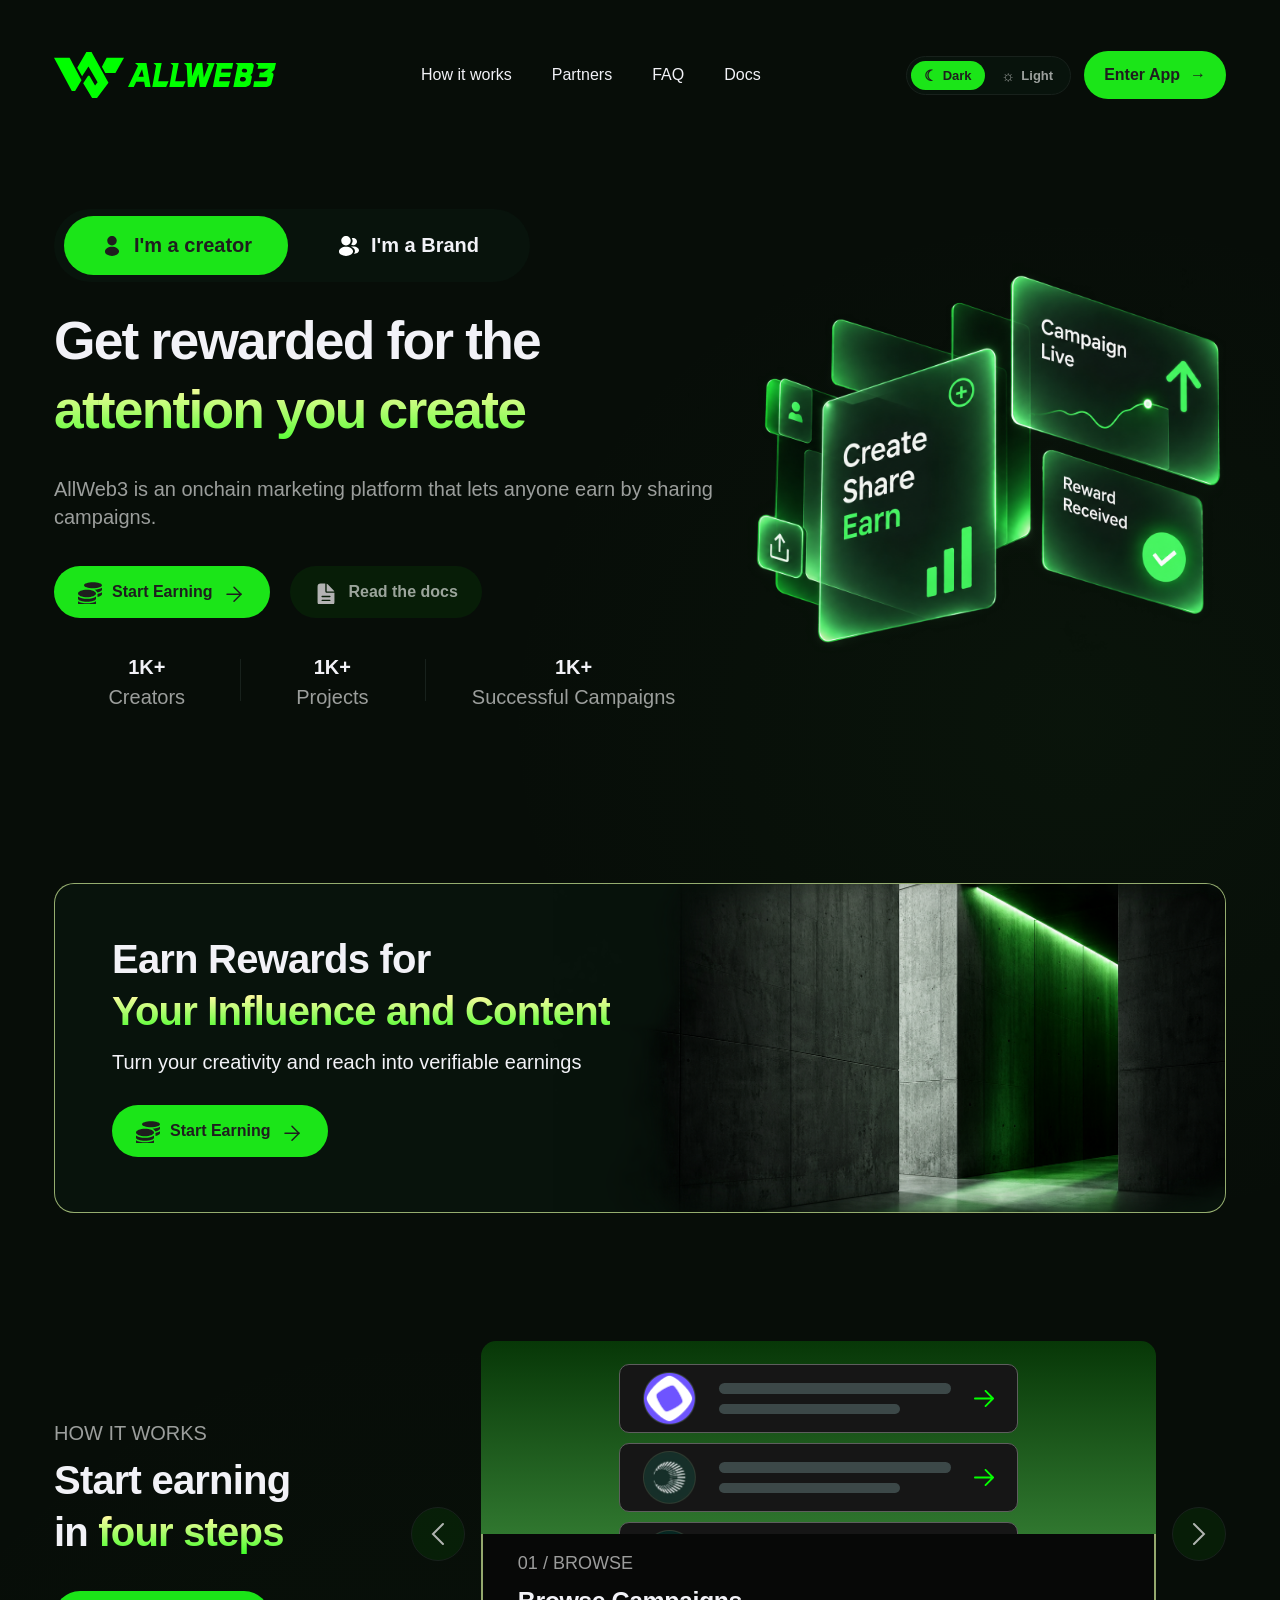
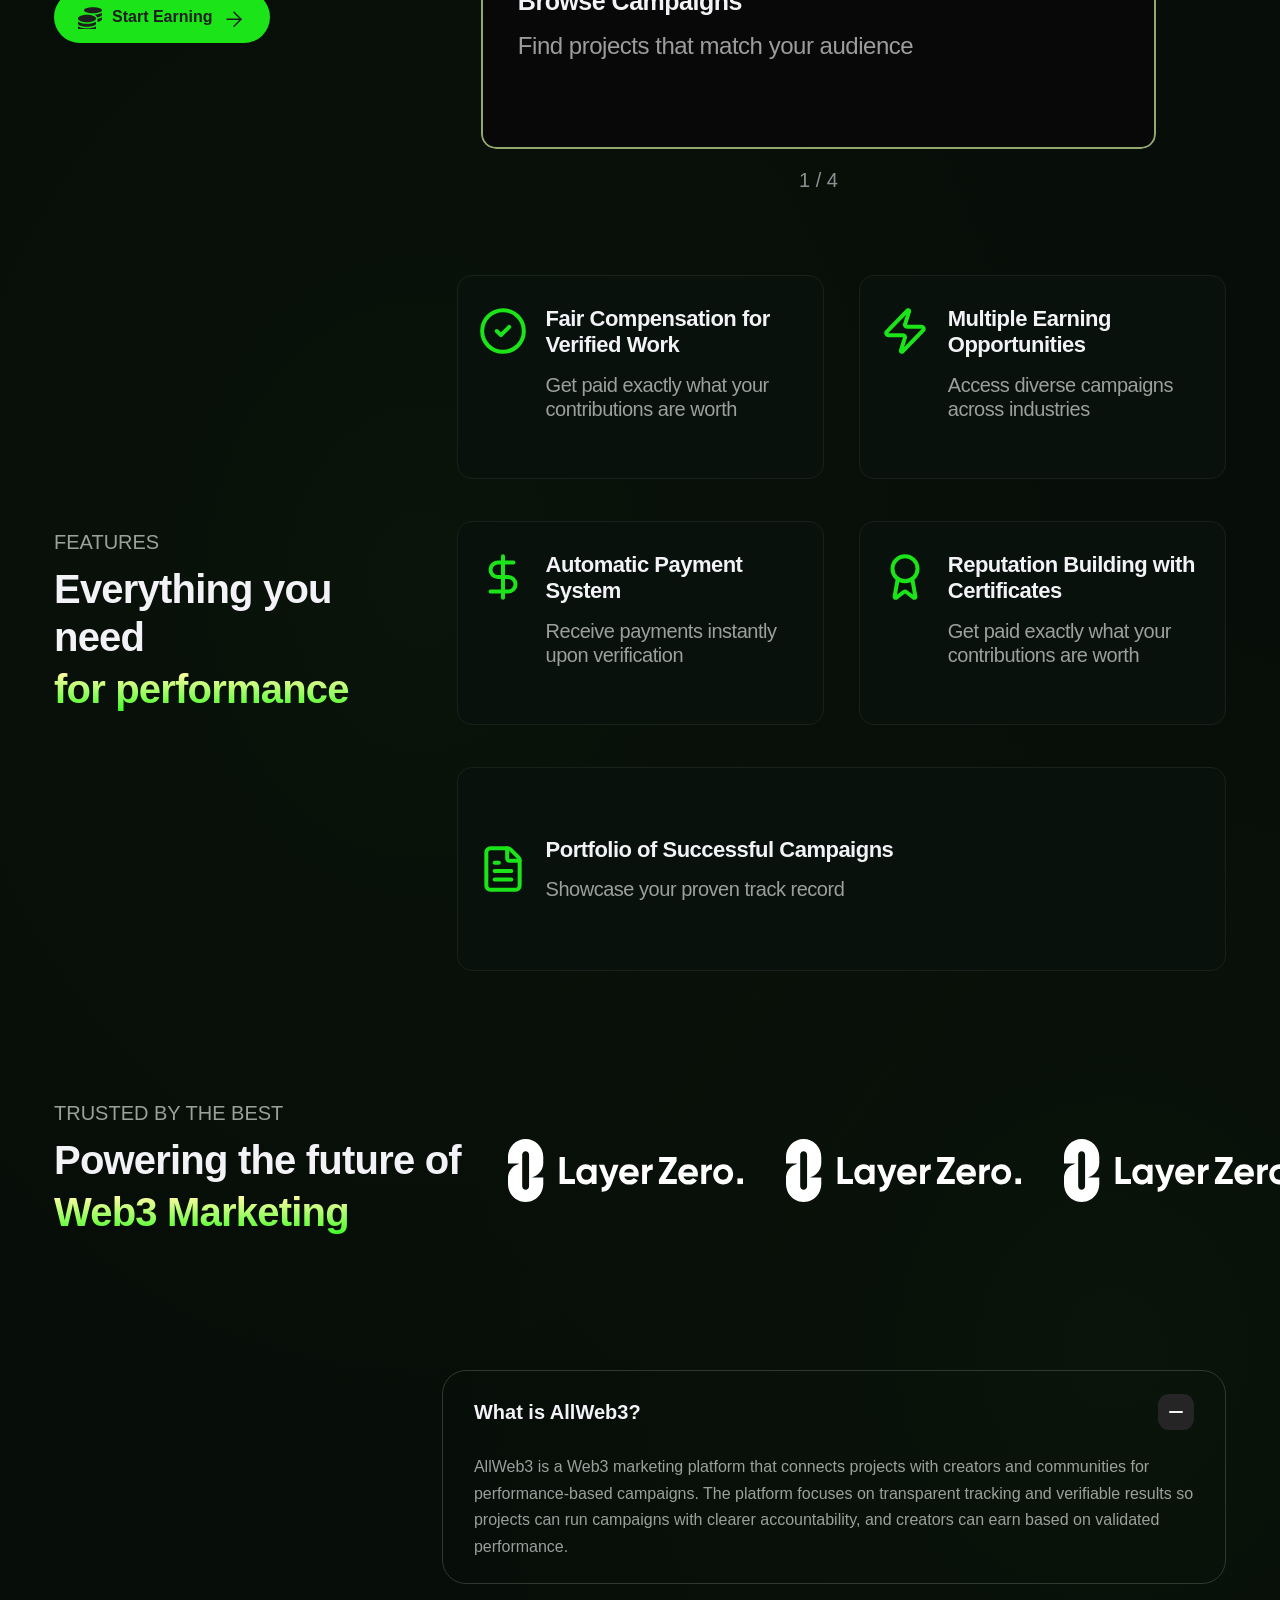
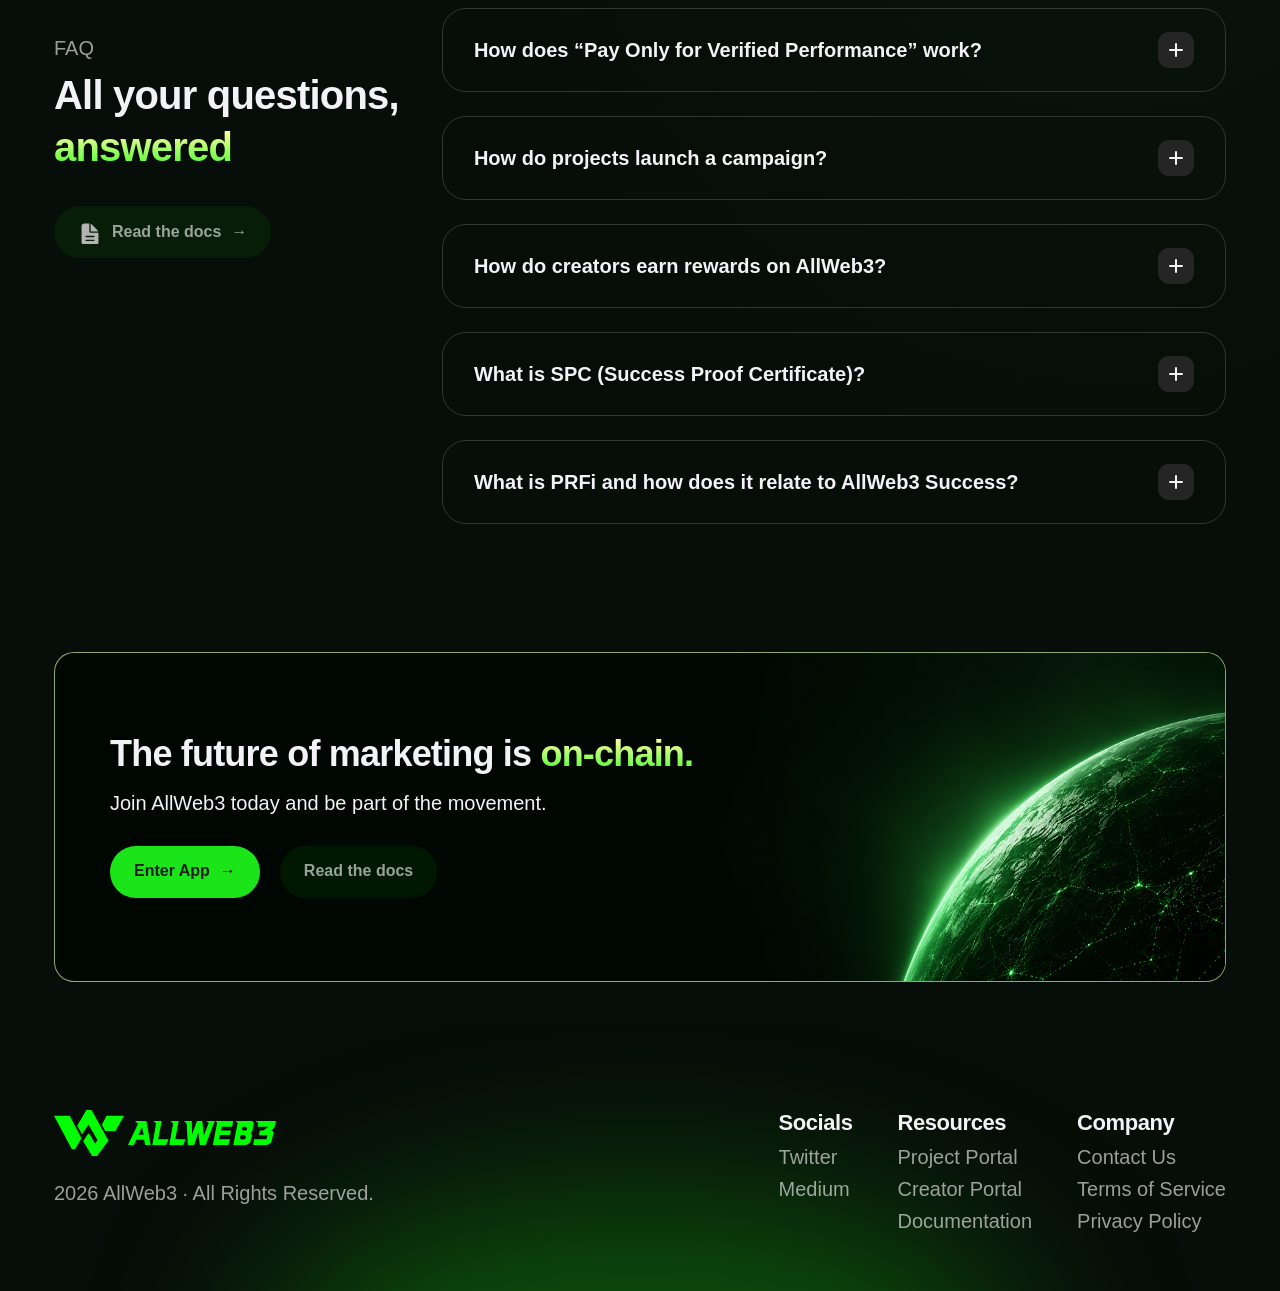
==== index.html @ a2f9f6bc "Initial" ====
<!doctype html>
<html lang="en" data-theme="dark">
<head>
  <meta charset="utf-8">
  <meta name="viewport" content="width=device-width, initial-scale=1">
  <meta name="description" content="AllWeb3 connects creators and brands through transparent, performance-based onchain marketing.">
  <meta name="theme-color" content="#070d08">
  <title>AllWeb3 — The future of marketing is on-chain</title>
  <link rel="icon" href="assets/5b06e.svg" type="image/svg+xml">
  <link rel="stylesheet" href="styles.css?v=6">
  <script src="assets.js" defer></script>
  <script src="app.js" defer></script>
</head>
<body>
  <a class="skip-link" href="#main">Skip to content</a>
  <header class="site-header">
    <div class="header-shell">
      <div class="header">
        <a class="logo" href="#" aria-label="AllWeb3 home"><img class="logo-mark" data-asset="logoMark" src="assets/5b06e.svg" alt=""><img class="logo-word" data-asset="logoWord" src="assets/1ed05.svg" alt="AllWeb3"></a>
        <nav aria-label="Main navigation"><a href="#how-it-works">How it works</a><a href="#partners">Partners</a><a href="#faq">FAQ</a><a href="#" data-destination="docs">Docs</a></nav>
        <div class="header-actions"><div class="theme-switch" role="group" aria-label="Color theme"><button type="button" class="theme-option" data-theme-choice="dark" aria-pressed="true"><span class="theme-option-icon" aria-hidden="true">☾</span><span class="theme-option-label">Dark</span></button><button type="button" class="theme-option" data-theme-choice="light" aria-pressed="false"><span class="theme-option-icon" aria-hidden="true">☼</span><span class="theme-option-label">Light</span></button></div><a class="button primary enter-app" href="#" data-destination="app">Enter App <span aria-hidden="true">→</span></a><button class="menu-toggle" type="button" aria-label="Open navigation" aria-expanded="false"><span></span><span></span></button></div>
      </div>
    </div>
  </header>
  <div class="page">
    <main id="main">
      <section class="hero" aria-labelledby="hero-title">
        <div class="hero-copy">
          <div class="role-switch" role="group" aria-label="Choose your role">
            <button type="button" data-role="creator" aria-pressed="true"><img data-asset="creatorIcon" src="assets/9b8eb.svg" alt="">I'm a creator</button>
            <button type="button" data-role="brand" aria-pressed="false"><img data-asset="brandIcon" src="assets/ec506.svg" alt="">I'm a Brand</button>
          </div>
          <h1 id="hero-title"><span data-copy="heroTitle">Get rewarded for the</span><span class="gradient" data-copy="heroAccent">attention you create</span></h1>
          <p class="hero-description" data-copy="heroDescription">AllWeb3 is an onchain marketing platform that lets anyone earn by sharing campaigns.</p>
          <div class="button-row hero-buttons"><a class="button primary role-cta" href="#" data-destination="role"><img data-asset="ctaIcon" src="assets/7d468.svg" alt=""><span data-copy="cta">Start Earning</span><img data-asset="ctaArrow" src="assets/c43cd.svg" alt=""></a><a class="button secondary" href="#" data-destination="docs"><img data-asset="docIcon" src="assets/22641.svg" alt="">Read the docs</a></div>
          <dl class="stats"><div><dt>Creators</dt><dd>1K+</dd></div><div><dt>Projects</dt><dd>1K+</dd></div><div><dt>Successful Campaigns</dt><dd>1K+</dd></div></dl>
        </div>
        <div class="hero-art"><img id="hero-image" src="assets/7d650.png" alt="Green glass panels showing Create, Share, Earn and campaign rewards" fetchpriority="high"></div>
      </section>

      <section class="banner rewards-banner" aria-labelledby="rewards-title">
        <div class="banner-art"><img data-asset="banner" src="assets/f4a04.png" alt="" loading="eager"></div>
        <div class="banner-copy"><h2 id="rewards-title"><span data-copy="bannerTitle">Earn Rewards for</span><br><span class="gradient" data-copy="bannerAccent">Your Influence and Content</span></h2><p data-copy="bannerDescription">Turn your creativity and reach into verifiable earnings</p><a class="button primary role-cta" href="#" data-destination="role"><img data-asset="ctaIcon" src="assets/7d468.svg" alt=""><span data-copy="cta">Start Earning</span><img data-asset="ctaArrow" src="assets/c43cd.svg" alt=""></a></div>
      </section>

      <section id="how-it-works" class="how-section section-grid" aria-labelledby="how-title">
        <div class="section-heading"><p class="eyebrow">HOW IT WORKS</p><h2 id="how-title"><span data-copy="howTitle">Start earning</span><br>in <span class="gradient">four steps</span></h2><a class="button primary role-cta" href="#" data-destination="role"><img data-asset="ctaIcon" src="assets/7d468.svg" alt=""><span data-copy="cta">Start Earning</span><img data-asset="ctaArrow" src="assets/c43cd.svg" alt=""></a></div>
        <div class="carousel" role="region" aria-roledescription="carousel" aria-label="How it works in four steps">
          <button class="carousel-arrow previous" aria-label="Previous step"><img data-asset="chevronLeft" src="assets/3aaa1.svg" alt=""></button>
          <div class="slide" aria-live="polite" aria-atomic="true">
            <div class="step-art" aria-hidden="true"><div class="campaign-list">
              <div class="campaign-row"><img data-asset="campaign1" src="assets/44e09.png" alt=""><span class="skeleton-lines"><i></i><i></i></span><img class="row-arrow" data-asset="rowArrow" src="assets/0d767.svg" alt=""></div>
              <div class="campaign-row"><img data-asset="campaign2" src="assets/646af.png" alt=""><span class="skeleton-lines"><i></i><i></i></span><img class="row-arrow" data-asset="rowArrow" src="assets/0d767.svg" alt=""></div>
              <div class="campaign-row"><img data-asset="campaign3" src="assets/2d278.png" alt=""><span class="skeleton-lines"><i></i><i></i></span><img class="row-arrow" data-asset="rowArrow" src="assets/0d767.svg" alt=""></div>
            </div><div class="step-symbol" hidden><img id="step-symbol-image" src="assets/6e8b7.svg" alt=""></div></div>
            <div class="step-copy"><p id="step-label" class="eyebrow">01 / BROWSE</p><h3 id="step-title">Browse Campaigns</h3><p id="step-description">Find projects that match your audience</p></div>
          </div>
          <button class="carousel-arrow next" aria-label="Next step"><img data-asset="chevronRight" src="assets/4600e.svg" alt=""></button>
          <p class="step-count"><span id="step-number">1</span> / 4</p>
        </div>
      </section>

      <section class="features-section section-grid" aria-labelledby="features-title"><div class="section-heading"><p class="eyebrow">FEATURES</p><h2 id="features-title">Everything you need<br><span class="gradient">for performance</span></h2></div><div class="features-grid" id="features-grid"></div></section>

      <section id="partners" class="partners-section" aria-labelledby="partners-title"><div class="section-heading"><p class="eyebrow">TRUSTED BY THE BEST</p><h2 id="partners-title">Powering the future of<br><span class="gradient">Web3 Marketing</span></h2></div><div class="partner-window"><div class="partner-logos"><img data-asset="partner" src="assets/d6839.svg" alt="LayerZero" loading="lazy"><img data-asset="partner" src="assets/d6839.svg" alt="" loading="lazy"><img data-asset="partner" src="assets/d6839.svg" alt="" loading="lazy"><img data-asset="partner" src="assets/d6839.svg" alt="" loading="eager"></div></div></section>

      <section id="faq" class="faq-section section-grid" aria-labelledby="faq-title"><div class="section-heading"><p class="eyebrow">FAQ</p><h2 id="faq-title">All your questions,<br><span class="gradient">answered</span></h2><a class="button secondary" href="#" data-destination="docs"><img data-asset="docIcon" src="assets/22641.svg" alt="">Read the docs <span aria-hidden="true">→</span></a></div><div class="faq-list">
        <details open><summary>What is AllWeb3?<span class="faq-icon" aria-hidden="true"></span></summary><p>AllWeb3 is a Web3 marketing platform that connects projects with creators and communities for performance-based campaigns. The platform focuses on transparent tracking and verifiable results so projects can run campaigns with clearer accountability, and creators can earn based on validated performance.</p></details>
        <details><summary>How does “Pay Only for Verified Performance” work?<span class="faq-icon" aria-hidden="true"></span></summary><p>Campaign results are verified onchain, and engagement is evaluated with AI scoring. Brands pay for validated performance, with transparent tracking of campaign results.</p></details>
        <details><summary>How do projects launch a campaign?<span class="faq-icon" aria-hidden="true"></span></summary><p>Choose “I'm a Brand” and select “Launch Campaign” to get started. Set your campaign goals, define the rewards, and connect with creators who match your project.</p></details>
        <details><summary>How do creators earn rewards on AllWeb3?<span class="faq-icon" aria-hidden="true"></span></summary><p>Browse campaigns that match your audience, create and share content, and earn rewards based on verified contributions.</p></details>
        <details><summary>What is SPC (Success Proof Certificate)?<span class="faq-icon" aria-hidden="true"></span></summary><p>An SPC is a Success Proof Certificate. It represents verified results and helps creators build a record of their campaign performance.</p></details>
        <details><summary>What is PRFi and how does it relate to AllWeb3 Success?<span class="faq-icon" aria-hidden="true"></span></summary><p>Further details about PRFi and AllWeb3 Success will be available in the documentation.</p></details>
      </div></section>

      <section class="banner closing-banner" aria-labelledby="closing-title"><div class="banner-art"><img data-asset="earth" src="assets/5f893.png" alt="" loading="eager"></div><div class="banner-copy"><h2 id="closing-title">The future of marketing is <span class="gradient">on-chain.</span></h2><p>Join AllWeb3 today and be part of the movement.</p><div class="button-row"><a class="button primary" href="#" data-destination="app">Enter App <span aria-hidden="true">→</span></a><a class="button secondary" href="#" data-destination="docs">Read the docs</a></div></div></section>
    </main>
    <footer class="footer"><div class="footer-brand"><a class="logo" href="#" aria-label="AllWeb3 home"><img class="logo-mark" data-asset="logoMark" src="assets/5b06e.svg" alt=""><img class="logo-word" data-asset="logoWord" src="assets/1ed05.svg" alt="AllWeb3"></a><p>2026 AllWeb3 · All Rights Reserved.</p></div><div class="footer-links"><div><h3>Socials</h3><a href="#" data-destination="twitter">Twitter</a><a href="#" data-destination="medium">Medium</a></div><div><h3>Resources</h3><a href="#" data-destination="brand">Project Portal</a><a href="#" data-destination="creator">Creator Portal</a><a href="#" data-destination="docs">Documentation</a></div><div><h3>Company</h3><a href="#" data-destination="contact">Contact Us</a><a href="#" data-destination="terms">Terms of Service</a><a href="#" data-destination="privacy">Privacy Policy</a></div></div></footer>
  </div>
  <dialog id="link-dialog" aria-labelledby="dialog-title"><button class="dialog-close" aria-label="Close dialog">×</button><p class="eyebrow">ALLWEB3</p><h2 id="dialog-title">Coming soon</h2><p id="dialog-description">This destination will be available soon.</p><button class="button primary dialog-dismiss">Got it</button></dialog>
  <noscript><p class="noscript">Please enable JavaScript to switch between Creator and Brand views and change the theme.</p></noscript>
</body>
</html>
---- styles.css ----
@font-face{font-family:Inter;src:url('assets/inter-latin.woff2') format('woff2');font-style:normal;font-weight:100 900;font-display:swap}
:root{color-scheme:dark;--bg:#070d08;--text:#f2f2f7;--muted:rgba(255,255,255,.6);--card:#08110c;--card-border:#18211c;--primary:#1be518;--button-text:#1e1e1e;--secondary:rgba(0,255,0,.065);--soft:#08130c;--accent-start:#fffba1;--accent-end:#00ff00;--outline:rgba(225,255,165,.65);--glow:rgba(49,134,49,.06);--faq-border:#303832;--faq-bg:transparent;--step-bg:#070807;--row:#161616;--row-border:#5e5e5e;--skeleton:#3c4848;--header-glass-bg:rgba(255,255,255,.1)}
:root[data-theme=light]{color-scheme:light;--bg:#ebf7eb;--text:#1a1a1f;--muted:rgba(26,26,31,.6);--card:#f4f7f5;--card-border:#e2ebe5;--primary:#10b928;--button-text:#fff;--secondary:rgba(0,191,0,.1);--soft:rgba(255,255,255,.15);--accent-start:#339732;--accent-end:#00ff00;--outline:#b3db8b;--glow:rgba(61,198,61,.045);--faq-border:rgba(226,235,229,.4);--faq-bg:#f4f7f5;--step-bg:#f4f7f5;--row:#fbfbfb;--row-border:#d1d1d6;--skeleton:#f0f1f2;--header-glass-bg:rgba(255,255,255,.72)}
*{box-sizing:border-box}html{scroll-behavior:smooth;scroll-padding-top:96px}body{margin:0;background:var(--bg);color:var(--text);font-family:Inter,Arial,sans-serif;-webkit-font-smoothing:antialiased}button,a{-webkit-tap-highlight-color:transparent}button{font:inherit;color:inherit;cursor:pointer}a{color:inherit;text-decoration:none}button,img{display:block}button{border:0}button:focus-visible,a:focus-visible,summary:focus-visible{outline:2px solid var(--primary);outline-offset:6px}h1,h2,h3,p,dl,dd{margin:0}button:disabled{cursor:default}.site-header{position:sticky;top:0;z-index:50;width:100%;transition:background .15s ease,padding .15s ease,backdrop-filter .15s ease,border-radius .15s ease}.site-header.is-scrolled{background:var(--header-glass-bg);backdrop-filter:blur(8px);-webkit-backdrop-filter:blur(8px);border-radius:0 0 24px 24px}.header-shell{max-width:1440px;margin:0 auto;padding:51px 54px 0;transition:padding .15s ease}.site-header.is-scrolled .header-shell{padding-top:16px;padding-bottom:16px}.page{max-width:1440px;margin:0 auto;padding:0 54px 58px;position:relative;background:radial-gradient(ellipse 45% 12% at 84% 12%,var(--glow),transparent),radial-gradient(ellipse 52% 20% at 33% 46%,var(--glow),transparent),radial-gradient(ellipse 52% 18% at 87% 64%,var(--glow),transparent)}.header{height:48px;display:flex;align-items:center;justify-content:space-between;gap:30px;position:relative}.logo{display:flex;align-items:center;gap:3.5px;flex:none;width:222px;height:46px}.logo-mark{width:70px;height:46px}.logo-word{width:148.5px;height:24.3px}.header nav{display:flex;align-items:center;gap:40px;font-size:16px;line-height:1.4}.header nav a:hover,.footer a:hover{color:var(--primary)}.header-actions{display:flex;align-items:center;gap:13px}.button{display:inline-flex;align-items:center;justify-content:center;gap:10px;padding:12px 24px;min-height:52px;border-radius:32px;font-size:16px;font-weight:600;line-height:1.4;white-space:nowrap;transition:background .2s,transform .2s}.button:hover{transform:translateY(-2px)}.button img{width:24px;height:24px;object-fit:contain;flex:none}.primary{background:var(--primary);color:var(--button-text)}.primary:hover{filter:brightness(1.08)}.secondary{background:var(--secondary);color:var(--muted)}.enter-app{min-height:48px;padding:12px 20px}.theme-switch{display:flex;align-items:center;gap:4px;padding:4px;background:var(--soft);border:1px solid var(--card-border);border-radius:999px;flex:none}.theme-option{display:inline-flex;align-items:center;justify-content:center;gap:6px;padding:6px 12px;border:1px solid transparent;border-radius:999px;background:transparent;color:var(--muted);font-size:13px;font-weight:600;line-height:1;white-space:nowrap;transition:background .2s,color .2s,border-color .2s,box-shadow .2s}.theme-option-icon{font-size:15px;line-height:1}.theme-option:hover:not([aria-pressed=true]){color:var(--text);background:var(--secondary)}.theme-option[aria-pressed=true]{background:var(--primary);color:var(--button-text);box-shadow:0 0 0 1px rgba(0,0,0,.06)}[data-theme=light] .theme-option[aria-pressed=true]{background:var(--primary);color:#fff;border-color:transparent}.menu-toggle{display:none}.hero{position:relative;margin-top:110px;min-height:519px}.hero-copy{position:relative;z-index:1;width:58%}.role-switch{display:flex;width:476px;max-width:100%;padding:7px 10px;gap:8px;background:var(--soft);border-radius:60px;height:73px}.role-switch button{flex:1;display:flex;align-items:center;justify-content:center;gap:10px;border:1px solid transparent;background:transparent;border-radius:32px;font-size:20px;font-weight:600;white-space:nowrap;padding:8px}.role-switch img{width:24px;height:24px}.role-switch [aria-pressed=true]{background:var(--primary);color:#1e1e1e}[data-theme=light] .role-switch [aria-pressed=true]{background:transparent;border-color:#84de8a;color:#1a1a1f}h1{font-size:60px;line-height:1.2;letter-spacing:-1.8px;margin-top:27px;font-weight:700}h1>span{display:block}.gradient{background:linear-gradient(180deg,var(--accent-start) 14.22%,var(--accent-end) 129.02%);color:transparent;background-clip:text;-webkit-background-clip:text}h1 .gradient{line-height:1.4;font-weight:600}.hero-description{font-size:20px;line-height:1.4;color:var(--muted);margin-top:27px;max-width:769px;min-height:56px}.button-row{display:flex;align-items:center;gap:20px;flex-wrap:wrap}.hero-buttons{margin-top:35px}.stats{display:grid;grid-template-columns:1fr 1fr 1.6fr;width:670px;max-width:100%;margin-top:35px;align-items:center}.stats>div{display:flex;flex-direction:column-reverse;text-align:center;gap:2px;position:relative}.stats>div+div:before{content:'';position:absolute;left:0;top:6px;height:42px;width:1px;background:var(--card-border)}.stats dt,.stats dd{font-size:20px;line-height:1.4}.stats dt{color:var(--muted)}.stats dd{font-weight:600}.hero-art{position:absolute;right:0;top:54px;width:46.5%;height:auto;aspect-ratio:var(--hero-ratio,619 / 457);overflow:hidden;pointer-events:none}.hero-art img{width:var(--hero-image-width,110.8%);height:100%;max-width:none;object-fit:fill}.banner{position:relative;min-height:330px;border:1px solid var(--outline);border-radius:20px;overflow:hidden;isolation:isolate}.rewards-banner{margin-top:155px;background:#08130c}.banner-copy{position:relative;z-index:1;padding:51px 57px;max-width:780px}h2{font-size:40px;line-height:1.2;letter-spacing:-.8px;font-weight:700}h2 .gradient{line-height:1.4}.banner-copy>p{font-size:20px;line-height:1.2;margin-top:11px;color:var(--text)}.banner-copy>.button{margin-top:31px}.banner-art{position:absolute;right:0;top:0;width:57.4%;height:100%;overflow:hidden;z-index:0}.banner-art img{width:111.79%;height:129.88%;position:absolute;left:-4.14%;top:-11.59%;object-fit:fill;max-width:none}[data-theme=light] .rewards-banner{background:#fefffe}[data-theme=light] .rewards-banner .banner-art img{width:100%;height:100%;left:0;top:0}.section-grid{display:grid;grid-template-columns:396px minmax(0,1fr);gap:62px;align-items:center}.section-heading .eyebrow{margin-bottom:11px}.eyebrow{font-size:20px;line-height:1.2;color:var(--muted);font-weight:400}.section-heading>.button{margin-top:31px}.how-section{margin-top:128px;grid-template-columns:344px minmax(0,1fr)}.how-section .section-heading{align-self:start;padding-top:80px}.carousel{position:relative;padding:0 104px 0 90px;min-width:0}.slide{height:408px;display:flex;flex-direction:column;border-radius:15px;background:var(--step-bg);overflow:hidden}.step-art{height:193px;flex-shrink:0;background:linear-gradient(#073707,#30772f);overflow:hidden;position:relative}[data-theme=light] .step-art{background:#cef0ce}.campaign-list{width:59%;margin:23px auto 0;display:flex;flex-direction:column;gap:10px}.campaign-row{display:flex;align-items:center;gap:23px;height:69px;padding:6px 23px;background:var(--row);border:1px solid var(--row-border);border-radius:10px;flex-shrink:0}.campaign-row>img{width:53px;height:53px;object-fit:contain}.campaign-row .row-arrow{width:20px;height:20px;margin-left:auto}.skeleton-lines{display:flex;flex-direction:column;gap:10px;flex:1}.skeleton-lines i{height:11px;background:var(--skeleton);border-radius:20px;display:block}.skeleton-lines i:last-child{width:78%;height:10px}.step-copy{padding:19px 35px;flex:1;border:2px solid var(--outline);border-top:0;border-radius:0 0 15px 15px}.step-copy .eyebrow{font-size:18px}.step-copy h3{font-size:25px;line-height:1.2;letter-spacing:-.5px;margin-top:11px}.step-copy>p:last-child{font-size:24px;line-height:1.2;color:var(--muted);letter-spacing:-.48px;margin-top:16px}.carousel-arrow{position:absolute;top:166px;width:54px;height:54px;border-radius:50%;display:grid;place-items:center;background:var(--secondary);border:1px solid var(--card-border)}.carousel-arrow img{width:40px;height:40px}.carousel-arrow:hover{background:var(--card-border)}.previous{left:0}.next{right:0}.step-count{text-align:center;font-size:20px;color:#8e8e93;line-height:24px;margin-top:19px}.step-symbol{position:absolute;inset:0;place-items:center}.step-symbol:not([hidden]){display:grid}.step-symbol img{width:90px;height:90px;filter:drop-shadow(0 0 22px #3f3)}.features-section{margin-top:83px}.features-grid{display:grid;grid-template-columns:repeat(2,minmax(0,1fr));gap:42px 35px}.feature-card{background:var(--card);border:1px solid var(--card-border);border-radius:15px;min-height:204px;display:flex;align-items:flex-start;gap:23px;padding:38px 25px}.feature-card>img{width:50px;height:50px;flex:none}.feature-card h3{font-size:25px;line-height:1.2;letter-spacing:-.5px;font-weight:700}.feature-card p{font-size:24px;line-height:1.2;letter-spacing:-.48px;color:var(--muted);margin-top:14px}.feature-card:last-child{grid-column:1/-1;align-items:center}.partners-section{margin-top:128px;display:grid;grid-template-columns:498px minmax(0,1fr);gap:16px;align-items:center;min-height:143px}.partner-window{overflow:hidden;margin-right:-54px}.partner-logos{display:flex;gap:43px;width:max-content;align-items:center}.partner-logos img{width:235px;height:64px;object-fit:contain}.faq-section{margin-top:128px;grid-template-columns:396px minmax(0,1fr);gap:45px;min-height:741px}.faq-list{display:flex;flex-direction:column;gap:24px}.faq-list details{border:1px solid var(--faq-border);border-radius:24px;background:var(--faq-bg);padding:23px 31px}.faq-list summary{display:flex;align-items:center;justify-content:space-between;gap:22px;list-style:none;font-size:20px;line-height:1.35;font-weight:600;cursor:pointer;min-height:36px}.faq-list summary::-webkit-details-marker{display:none}.faq-icon{position:relative;display:block;width:36px;height:36px;background:#252525;border-radius:11px;flex:none}.faq-icon:before,.faq-icon:after{content:'';position:absolute;background:#f4f4f4;border-radius:1px;top:17px;left:11px;width:14px;height:2px}.faq-icon:after{transform:rotate(90deg)}details[open] .faq-icon:after{display:none}.faq-list details>p{font-size:16px;line-height:1.66;margin-top:24px;color:var(--muted)}.closing-banner{margin-top:128px;background:#000702}.closing-banner .banner-copy{padding:76px 55px 70px;max-width:900px}.closing-banner h2{white-space:nowrap}.closing-banner .button-row{margin-top:31px}.closing-banner .banner-art{width:43.7%}.closing-banner .banner-art img{width:100%;height:100%;left:0;top:0}[data-theme=light] .closing-banner{background:#dbdedf}.footer{display:flex;justify-content:space-between;gap:50px;margin-top:128px;position:relative}.footer-brand>p{font-size:20px;line-height:1.2;color:var(--muted);margin-top:25px}.footer-links{display:flex;gap:45px}.footer-links>div{display:flex;flex-direction:column;align-items:flex-start;gap:8px}.footer-links h3{font-size:22px;line-height:1.2;letter-spacing:-.44px;font-weight:600;margin-bottom:0}.footer-links a{font-size:20px;line-height:1.2;color:var(--muted)}.skip-link{position:fixed;left:20px;top:-100px;z-index:20;background:var(--primary);color:#111;padding:15px;border-radius:8px}.skip-link:focus{top:20px}dialog{padding:38px;max-width:440px;width:calc(100% - 40px);border:1px solid var(--outline);border-radius:24px;background:var(--bg);color:var(--text)}dialog::backdrop{background:rgba(0,0,0,.65);backdrop-filter:blur(7px)}dialog h2{font-size:30px;margin:12px 0}dialog>p:not(.eyebrow){color:var(--muted);line-height:1.6;margin-bottom:25px}.dialog-close{position:absolute;right:15px;top:10px;background:none;font-size:30px;color:var(--muted)}.noscript{position:fixed;bottom:0;left:0;right:0;padding:20px;background:var(--card)}
@media(min-width:1101px) and (max-width:1399px){.hero-copy{width:57%}h1{font-size:clamp(46px,4.17vw,60px)}.section-grid{grid-template-columns:29.7% minmax(0,1fr);gap:4.65%}.how-section{grid-template-columns:25.8% minmax(0,1fr)}.carousel{padding-left:70px;padding-right:70px}.feature-card{gap:18px;padding:30px 20px}.feature-card h3{font-size:22px}.feature-card p{font-size:20px}.partners-section{grid-template-columns:37.4% minmax(0,1fr)}.faq-section{gap:3.4%}.closing-banner h2{font-size:36px}}
@media(max-width:1100px){.header-shell{padding:30px 30px 0}.site-header.is-scrolled .header-shell{padding-top:14px;padding-bottom:14px}.page{padding:0 30px 45px}.header{gap:20px}.logo{width:180px;height:38px}.logo-mark{width:57px;height:38px}.logo-word{width:120px;height:20px}.header nav{gap:22px;font-size:14px}.header-actions{gap:8px}.enter-app{font-size:14px;padding:10px 16px}.hero{margin-top:80px;min-height:460px}.hero-copy{width:59%}.role-switch{width:400px;height:62px}.role-switch button{font-size:17px}h1{font-size:44px;letter-spacing:-1.3px}.hero-description{font-size:17px;max-width:520px}.hero-art{width:44%;height:auto;top:75px}.stats dt,.stats dd{font-size:16px}.button{font-size:14px;padding:10px 18px;min-height:46px}.button img{width:21px;height:21px}.rewards-banner{margin-top:90px}.banner-copy{padding:44px 35px}.banner{min-height:290px}h2{font-size:32px}.banner-copy>p{font-size:17px;max-width:480px}.section-grid{grid-template-columns:29% minmax(0,1fr);gap:35px}.how-section{margin-top:95px}.carousel{padding:0 55px}.carousel-arrow{width:40px;height:40px;top:157px}.carousel-arrow img{width:30px;height:30px}.slide{height:360px}.step-copy{padding:20px 25px}.step-copy h3{font-size:23px}.step-copy>p:last-child{font-size:19px}.step-art{height:165px}.campaign-list{width:80%}.campaign-row{height:60px;padding:6px 12px;gap:12px}.campaign-row>img{width:44px;height:44px}.features-section{margin-top:90px}.features-grid{gap:24px}.feature-card{min-height:195px;padding:25px 20px;gap:14px}.feature-card>img{width:34px;height:34px}.feature-card h3{font-size:20px}.feature-card p{font-size:18px}.eyebrow{font-size:16px}.partners-section{margin-top:95px;grid-template-columns:37% minmax(0,1fr);gap:25px}.partner-window{margin-right:-30px}.partner-logos{gap:32px}.partner-logos img{width:200px;height:55px}.faq-section{margin-top:95px;gap:32px;min-height:0}.faq-list{gap:18px}.faq-list details{padding:20px 24px}.faq-list summary{font-size:16px;gap:16px}.faq-list details>p{font-size:14px}.closing-banner{margin-top:95px}.closing-banner .banner-copy{padding:55px 35px}.closing-banner h2{font-size:30px;white-space:normal;max-width:640px}.footer{margin-top:95px;gap:25px}.footer-brand>p{font-size:15px}.footer-links{gap:24px}.footer-links h3{font-size:18px}.footer-links a{font-size:16px}}
@media(max-width:760px){.header-shell{padding:24px 22px 0}.site-header.is-scrolled .header-shell{padding-top:12px;padding-bottom:12px}.page{padding:0 22px 32px}.header{height:40px;gap:10px;z-index:5}.logo{width:151px;height:32px;gap:2px}.logo-mark{width:47px;height:32px}.logo-word{width:101px;height:17px}.header nav{display:none;position:absolute;left:0;right:0;top:58px;border:1px solid var(--card-border);border-radius:20px;background:var(--bg);padding:24px;box-shadow:0 20px 40px #0003}.header nav.is-open{display:flex;flex-direction:column;align-items:stretch;gap:20px}.header nav a{padding:4px}.theme-switch{padding:3px;gap:3px}.theme-option{padding:5px 8px;font-size:12px}.theme-option-label{display:none}.theme-option-icon{font-size:16px}.enter-app{min-height:36px;padding:8px 12px;font-size:12px;gap:4px}.menu-toggle{display:flex;flex-direction:column;justify-content:center;gap:5px;width:30px;height:32px;padding:5px;background:transparent}.menu-toggle span{height:1px;width:20px;background:var(--text)}.header-actions{gap:6px}.hero{margin-top:55px;min-height:0;display:flex;flex-direction:column}.hero-copy{width:100%}.role-switch{width:100%;max-width:420px;height:58px;padding:6px;gap:5px}.role-switch button{font-size:16px;gap:8px}.role-switch img{width:21px;height:21px}h1{font-size:clamp(34px,6.5vw,48px);line-height:1.2;letter-spacing:-1.1px;margin-top:28px}.hero-description{font-size:16px;line-height:1.5;margin-top:18px;min-height:0;max-width:100%}.hero-buttons{margin-top:24px;gap:12px}.button{font-size:13px;padding:10px 16px;gap:8px}.button img{width:20px;height:20px}.stats{margin-top:30px;width:100%;grid-template-columns:1fr 1fr 1.5fr}.stats dt{font-size:12px}.stats dd{font-size:17px}.stats>div+div:before{height:32px;top:4px}.hero-art{position:relative;width:100%;max-width:520px;height:auto;aspect-ratio:var(--hero-ratio,619 / 457);top:auto;right:auto;margin:24px auto 0}.hero-art img{height:100%}.banner{min-height:340px;border-radius:17px}.rewards-banner{margin-top:55px}.banner-copy{padding:30px 26px;max-width:100%}h2{font-size:28px;letter-spacing:-.65px}.banner-copy>p{font-size:15px;max-width:310px;line-height:1.45}.banner-copy>.button{margin-top:24px}.banner-art{width:85%;height:70%;top:auto;bottom:0;opacity:.55}.banner-art:after{content:'';position:absolute;inset:0;background:linear-gradient(180deg,var(--bg),transparent 50%)}.rewards-banner .banner-art:after{background:linear-gradient(90deg,#08130c,transparent 65%)}[data-theme=light] .rewards-banner .banner-art:after{background:linear-gradient(90deg,#fefffe,transparent 65%)}.section-grid{grid-template-columns:1fr;gap:32px}.how-section{margin-top:72px}.how-section .section-heading{padding-top:0}.how-section .section-heading h2 br{display:none}.section-heading>.button{margin-top:22px}.carousel{padding:0 39px;max-width:650px;width:100%;margin:auto}.carousel-arrow{width:31px;height:31px;top:144px}.carousel-arrow img{width:24px;height:24px}.slide{height:330px}.step-art{height:155px}.campaign-list{width:85%;margin-top:20px;gap:9px}.campaign-row{height:54px;gap:12px;padding:7px 10px}.campaign-row>img{width:37px;height:37px}.campaign-row .row-arrow{width:17px;height:17px}.skeleton-lines{gap:7px}.skeleton-lines i{height:8px}.skeleton-lines i:last-child{height:7px}.step-copy{padding:20px}.step-copy .eyebrow{font-size:13px}.step-copy h3{font-size:20px;margin-top:9px}.step-copy>p:last-child{font-size:16px;line-height:1.4;margin-top:12px}.step-count{font-size:16px;margin-top:14px}.features-section{margin-top:72px}.features-grid{gap:16px}.feature-card{padding:24px 20px;min-height:190px;flex-direction:column;gap:15px}.feature-card h3{font-size:18px;letter-spacing:-.3px}.feature-card p{font-size:15px;line-height:1.4;letter-spacing:0;margin-top:10px}.feature-card:last-child{flex-direction:row;min-height:135px;gap:20px}.partners-section{margin-top:72px;display:flex;flex-direction:column;align-items:stretch;gap:30px}.partner-window{margin-right:-22px}.partner-logos{gap:30px}.partner-logos img{width:180px;height:49px}.faq-section{margin-top:72px;gap:32px}.faq-list{gap:14px}.faq-list details{padding:19px 20px;border-radius:20px}.faq-list summary{font-size:15px;line-height:1.45;gap:15px}.faq-icon{width:30px;height:30px;border-radius:9px}.faq-icon:before,.faq-icon:after{left:8px;top:14px}.faq-list details>p{font-size:14px;line-height:1.7;margin-top:18px}.closing-banner{margin-top:72px;min-height:330px}.closing-banner .banner-copy{padding:35px 26px}.closing-banner h2{font-size:28px;max-width:360px}.closing-banner .banner-art{width:100%;height:90%;opacity:.6}.closing-banner .button-row{gap:12px;margin-top:24px}.footer{margin-top:72px;flex-direction:column;gap:36px}.footer-brand>p{font-size:13px;margin-top:18px}.footer-links{justify-content:space-between;gap:20px}.footer-links h3{font-size:16px}.footer-links a{font-size:13px;line-height:1.4}.footer-links>div{gap:10px}}
@media(max-width:380px){.header-shell{padding-left:16px;padding-right:16px}.page{padding-left:16px;padding-right:16px}.header .logo{width:125px}.header .logo-mark{width:39px}.header .logo-word{width:84px}.header-actions{gap:4px}.enter-app{font-size:11px;padding:8px}.theme-option{padding:5px 7px}h1{font-size:31px}.hero-buttons{gap:8px}.button{padding:10px 13px;font-size:12px}.features-grid{grid-template-columns:1fr}.feature-card,.feature-card:last-child{flex-direction:row;min-height:140px}.carousel{padding:0 33px}.step-copy{padding:18px 15px}.step-copy h3{font-size:18px}.step-copy>p:last-child{font-size:15px}.footer-links{gap:16px}.footer-links a{font-size:12px}}
@media(prefers-reduced-motion:reduce){html{scroll-behavior:auto}*,*:before,*:after{transition:none!important;animation:none!important}}

/* Preserve the individual Figma crops without stretching the artwork. */
:root[data-theme=dark][data-role=brand]{--hero-ratio:619 / 461;--hero-image-width:111.79%}
:root[data-theme=light][data-role=creator]{--hero-ratio:653 / 478;--hero-image-width:109.8%}
:root[data-theme=light][data-role=brand]{--hero-ratio:617 / 435;--hero-image-width:105.91%}
@media(min-width:1101px){[data-theme=light][data-role=creator] .hero-art{width:49.03%;top:56px}[data-theme=light][data-role=brand] .hero-art{width:46.32%;top:64px}}
[hidden]{display:none!important}

/* Figma 11592:32355: 866 × 376 ellipse, with 200px filter overflow.
   At 1440 × 4494 the exported 1266 × 776 SVG starts at (87, 4189).
   Anchor its visible 305px to the page bottom, scaling with the canvas. */
.page{isolation:isolate;overflow:clip}
.page::after{
  content:"";
  position:absolute;
  z-index:-1;
  pointer-events:none;
  left:50%;
  bottom:0;
  width:87.916667%;
  aspect-ratio:1266 / 776;
  transform:translate(-50%,60.695876%);
  background:url("assets/8f608.svg") center / 100% 100% no-repeat;
}
[data-theme=light] .page::after{background-image:url("assets/45f5e.svg")}
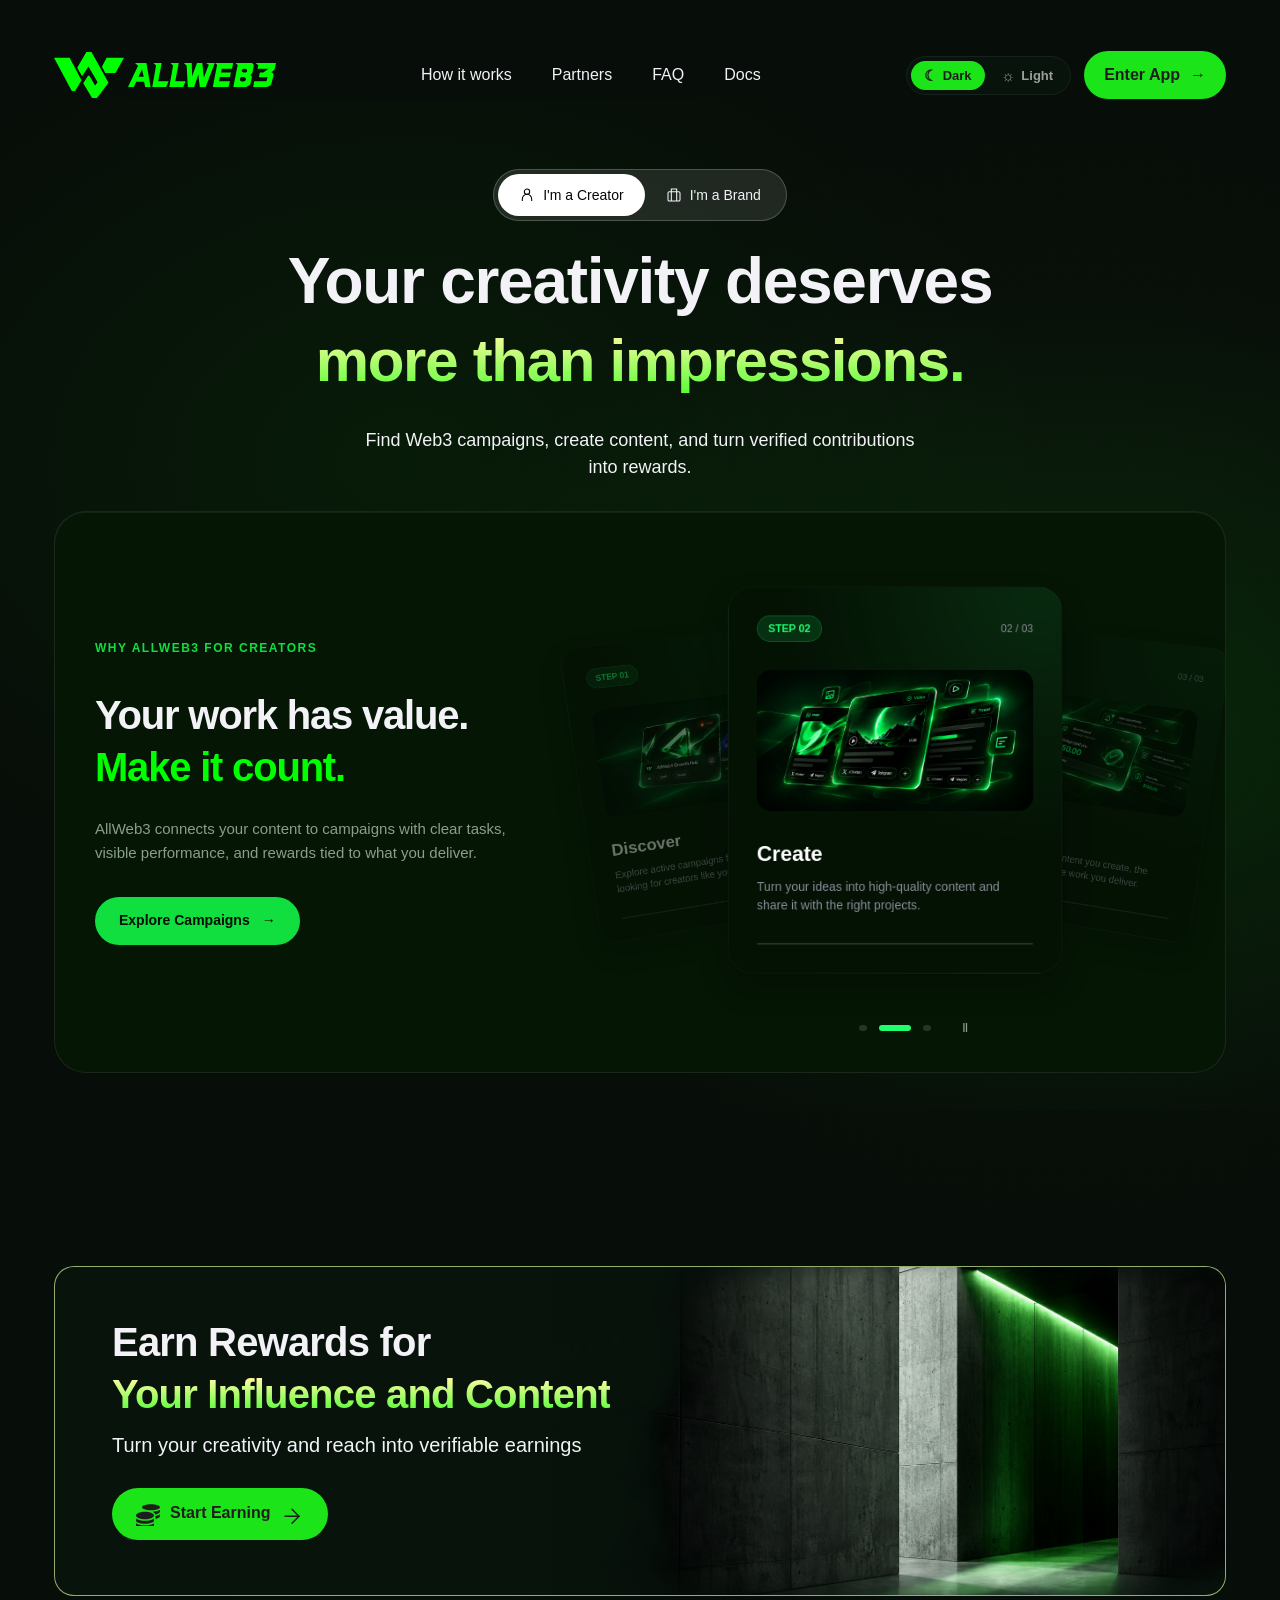
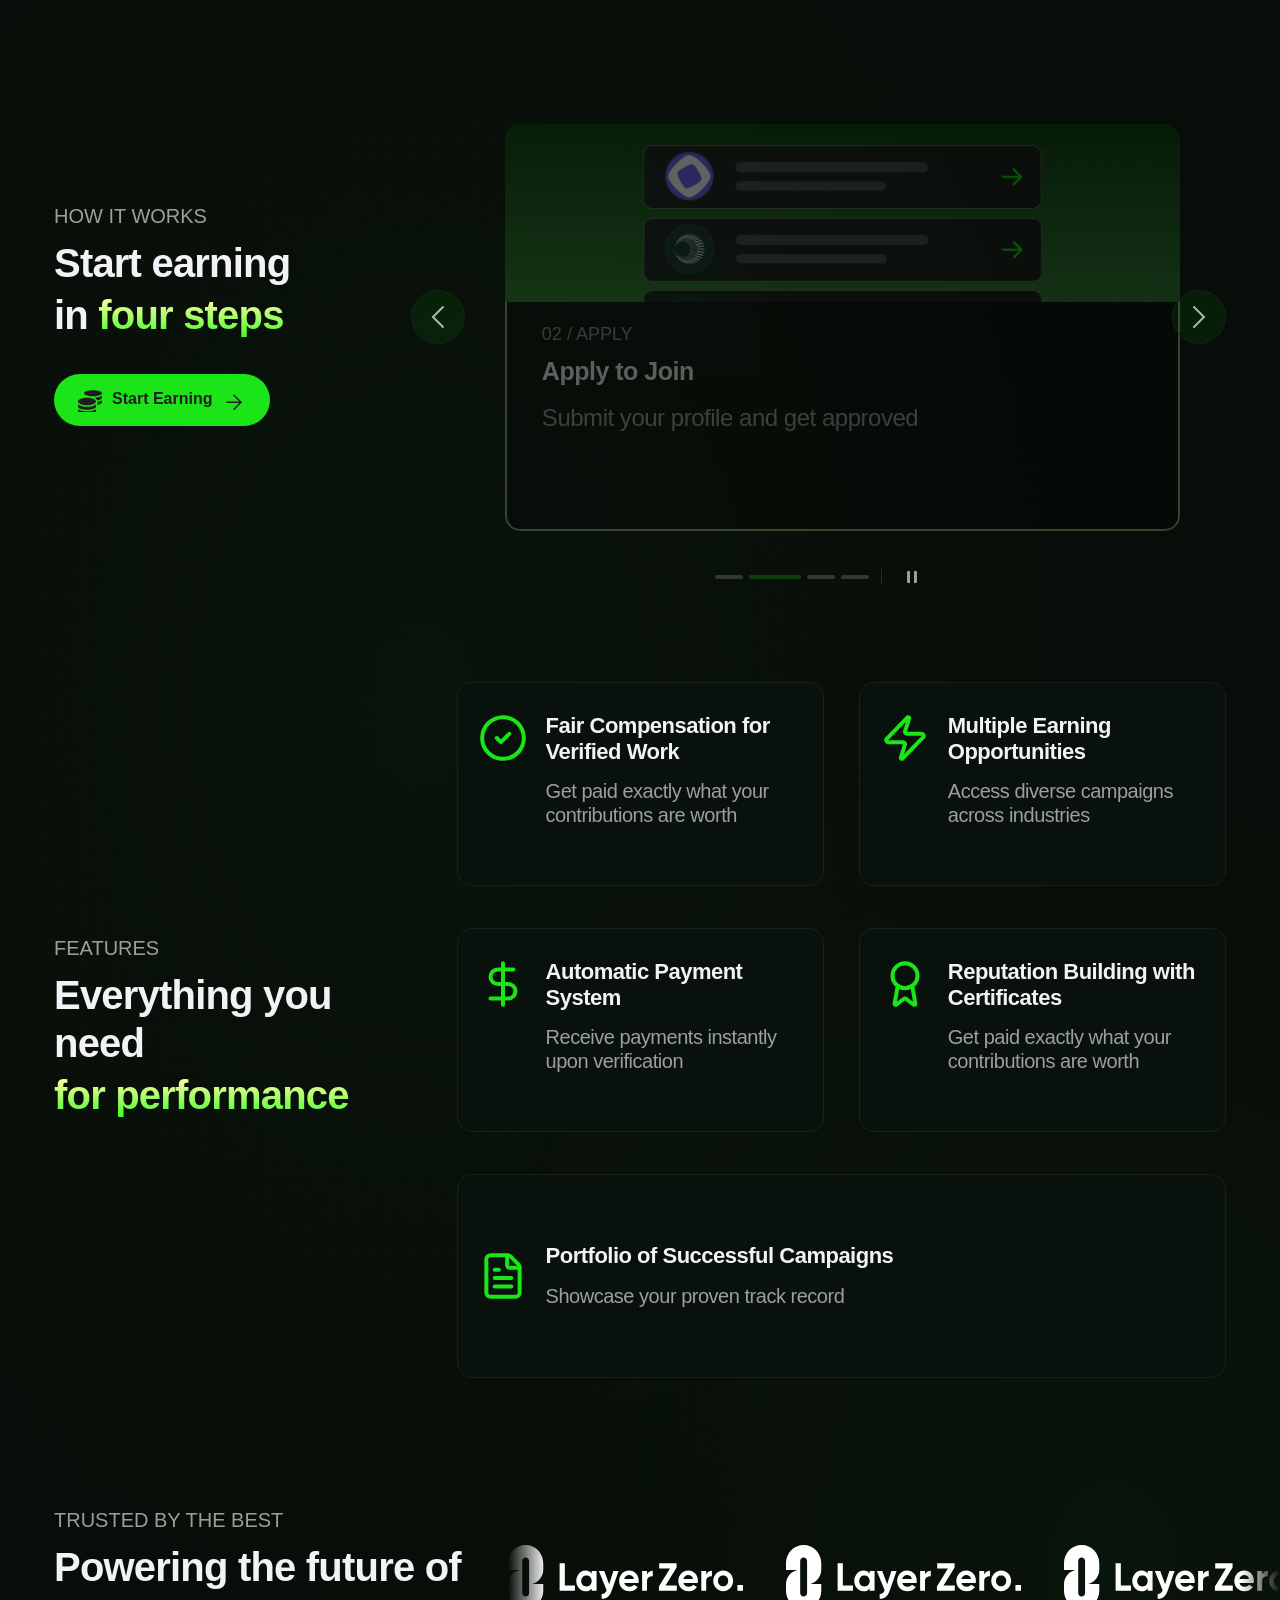
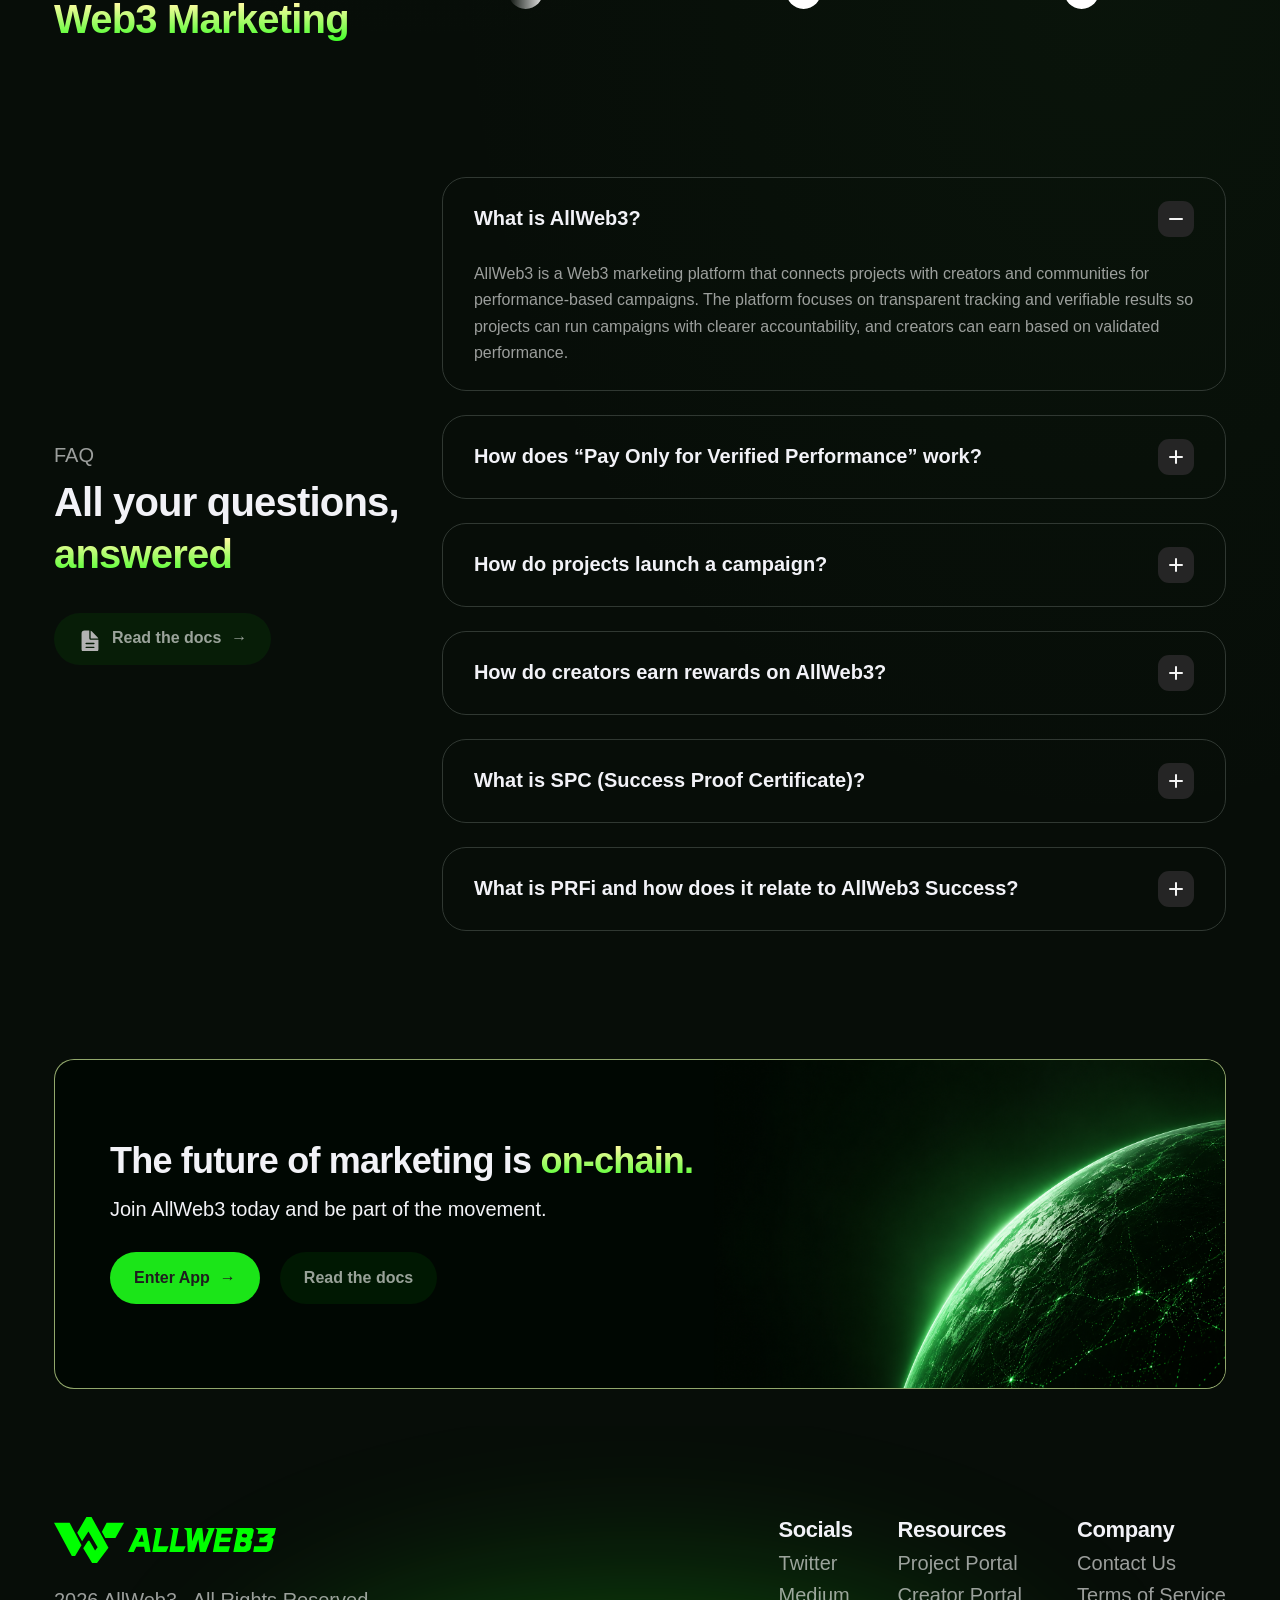
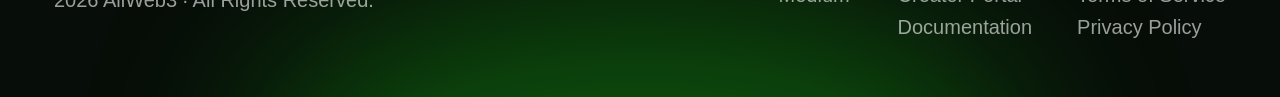
==== commit f18eb9a4: "Updated animation" ====
--- a/index.html
+++ b/index.html
@@ -7,9 +7,13 @@
   <meta name="theme-color" content="#070d08">
   <title>AllWeb3 — The future of marketing is on-chain</title>
   <link rel="icon" href="assets/5b06e.svg" type="image/svg+xml">
-  <link rel="stylesheet" href="styles.css?v=6">
+  <link rel="stylesheet" href="styles.css?v=7">
   <script src="assets.js" defer></script>
+  <script src="hero.js" defer></script>
+  <script src="how.js?v=2" defer></script>
   <script src="app.js" defer></script>
+  <link rel="stylesheet" href="hero.css?v=1">
+  <link rel="stylesheet" href="how.css?v=2">
 </head>
 <body>
   <a class="skip-link" href="#main">Skip to content</a>
@@ -24,18 +28,32 @@
   </header>
   <div class="page">
     <main id="main">
-      <section class="hero" aria-labelledby="hero-title">
-        <div class="hero-copy">
-          <div class="role-switch" role="group" aria-label="Choose your role">
-            <button type="button" data-role="creator" aria-pressed="true"><img data-asset="creatorIcon" src="assets/9b8eb.svg" alt="">I'm a creator</button>
-            <button type="button" data-role="brand" aria-pressed="false"><img data-asset="brandIcon" src="assets/ec506.svg" alt="">I'm a Brand</button>
+      <section class="hero hero-swipe" aria-labelledby="hero-title">
+        <div class="role-switch" role="group" aria-label="Choose your role">
+          <button type="button" data-role="creator" aria-pressed="true"><svg viewBox="0 0 24 24" aria-hidden="true"><circle cx="12" cy="7" r="4"/><path d="M5 21v-3a7 7 0 0 1 14 0v3"/></svg>I'm a Creator</button>
+          <button type="button" data-role="brand" aria-pressed="false"><svg viewBox="0 0 24 24" aria-hidden="true"><rect x="3" y="7" width="18" height="14" rx="2"/><path d="M8 7V3h8v4M8 7v14M16 7v14"/></svg>I'm a Brand</button>
+        </div>
+        <div class="hero-intro">
+          <h1 id="hero-title"><span data-hero-copy="title">Your creativity deserves</span><span class="gradient" data-hero-copy="accent">more than impressions.</span></h1>
+          <p class="hero-description" data-hero-copy="description">Find Web3 campaigns, create content, and turn verified contributions into rewards.</p>
+        </div>
+        <div class="hero-feature">
+          <div class="hero-feature-copy">
+            <p class="hero-kicker" data-hero-copy="kicker">Why AllWeb3 for Creators</p>
+            <h2><b data-hero-copy="heading">Your work has value.</b><span data-hero-copy="highlight">Make it count.</span></h2>
+            <p class="hero-feature-description" data-hero-copy="body">AllWeb3 connects your content to campaigns with clear tasks, visible performance, and rewards tied to what you deliver.</p>
+            <a class="button primary" href="#" data-destination="role"><span data-hero-copy="cta">Explore Campaigns</span><span aria-hidden="true">→</span></a>
           </div>
-          <h1 id="hero-title"><span data-copy="heroTitle">Get rewarded for the</span><span class="gradient" data-copy="heroAccent">attention you create</span></h1>
-          <p class="hero-description" data-copy="heroDescription">AllWeb3 is an onchain marketing platform that lets anyone earn by sharing campaigns.</p>
-          <div class="button-row hero-buttons"><a class="button primary role-cta" href="#" data-destination="role"><img data-asset="ctaIcon" src="assets/7d468.svg" alt=""><span data-copy="cta">Start Earning</span><img data-asset="ctaArrow" src="assets/c43cd.svg" alt=""></a><a class="button secondary" href="#" data-destination="docs"><img data-asset="docIcon" src="assets/22641.svg" alt="">Read the docs</a></div>
-          <dl class="stats"><div><dt>Creators</dt><dd>1K+</dd></div><div><dt>Projects</dt><dd>1K+</dd></div><div><dt>Successful Campaigns</dt><dd>1K+</dd></div></dl>
+          <div class="hero-visual" role="region" aria-roledescription="carousel" aria-label="AllWeb3 campaign steps">
+            <div class="hero-stage" tabindex="0" aria-label="Campaign cards. Use left and right arrow keys to change the card."></div>
+            <div class="hero-controls" role="group" aria-label="Card controls">
+              <button class="hero-dot" type="button" aria-label="Show Discover card" aria-pressed="true"></button>
+              <button class="hero-dot" type="button" aria-label="Show Create card" aria-pressed="false"></button>
+              <button class="hero-dot" type="button" aria-label="Show Earn card" aria-pressed="false"></button>
+              <button class="hero-pause" type="button" aria-label="Pause card animation" aria-pressed="false">Ⅱ</button>
+            </div>
+          </div>
         </div>
-        <div class="hero-art"><img id="hero-image" src="assets/7d650.png" alt="Green glass panels showing Create, Share, Earn and campaign rewards" fetchpriority="high"></div>
       </section>
 
       <section class="banner rewards-banner" aria-labelledby="rewards-title">
@@ -47,22 +65,28 @@
         <div class="section-heading"><p class="eyebrow">HOW IT WORKS</p><h2 id="how-title"><span data-copy="howTitle">Start earning</span><br>in <span class="gradient">four steps</span></h2><a class="button primary role-cta" href="#" data-destination="role"><img data-asset="ctaIcon" src="assets/7d468.svg" alt=""><span data-copy="cta">Start Earning</span><img data-asset="ctaArrow" src="assets/c43cd.svg" alt=""></a></div>
         <div class="carousel" role="region" aria-roledescription="carousel" aria-label="How it works in four steps">
           <button class="carousel-arrow previous" aria-label="Previous step"><img data-asset="chevronLeft" src="assets/3aaa1.svg" alt=""></button>
-          <div class="slide" aria-live="polite" aria-atomic="true">
-            <div class="step-art" aria-hidden="true"><div class="campaign-list">
-              <div class="campaign-row"><img data-asset="campaign1" src="assets/44e09.png" alt=""><span class="skeleton-lines"><i></i><i></i></span><img class="row-arrow" data-asset="rowArrow" src="assets/0d767.svg" alt=""></div>
-              <div class="campaign-row"><img data-asset="campaign2" src="assets/646af.png" alt=""><span class="skeleton-lines"><i></i><i></i></span><img class="row-arrow" data-asset="rowArrow" src="assets/0d767.svg" alt=""></div>
-              <div class="campaign-row"><img data-asset="campaign3" src="assets/2d278.png" alt=""><span class="skeleton-lines"><i></i><i></i></span><img class="row-arrow" data-asset="rowArrow" src="assets/0d767.svg" alt=""></div>
-            </div><div class="step-symbol" hidden><img id="step-symbol-image" src="assets/6e8b7.svg" alt=""></div></div>
+          <div class="slide" role="group" aria-roledescription="slide" aria-live="off" aria-atomic="true">
+            <div class="step-art" aria-hidden="true"><img id="how-step-image" src="assets/how-creator-browse.png" width="731" height="193" alt="" draggable="false"></div>
             <div class="step-copy"><p id="step-label" class="eyebrow">01 / BROWSE</p><h3 id="step-title">Browse Campaigns</h3><p id="step-description">Find projects that match your audience</p></div>
           </div>
           <button class="carousel-arrow next" aria-label="Next step"><img data-asset="chevronRight" src="assets/4600e.svg" alt=""></button>
-          <p class="step-count"><span id="step-number">1</span> / 4</p>
+          <div class="how-controls" role="group" aria-label="Choose a step or pause automatic playback">
+            <p class="step-count"><span id="step-number">1</span> / 4</p>
+            <div class="how-segments">
+              <button class="how-step-button" type="button" aria-label="Go to step 1" aria-current="step"><span class="how-segment-track" aria-hidden="true"><span class="how-progress-fill"></span></span></button>
+              <button class="how-step-button" type="button" aria-label="Go to step 2"><span class="how-segment-track" aria-hidden="true"></span></button>
+              <button class="how-step-button" type="button" aria-label="Go to step 3"><span class="how-segment-track" aria-hidden="true"></span></button>
+              <button class="how-step-button" type="button" aria-label="Go to step 4"><span class="how-segment-track" aria-hidden="true"></span></button>
+            </div>
+            <span class="how-control-divider" aria-hidden="true"></span>
+            <button class="how-pause" type="button" aria-label="Pause automatic steps" aria-pressed="false"><span class="how-playback-icon" aria-hidden="true"></span></button>
+          </div>
         </div>
       </section>
 
       <section class="features-section section-grid" aria-labelledby="features-title"><div class="section-heading"><p class="eyebrow">FEATURES</p><h2 id="features-title">Everything you need<br><span class="gradient">for performance</span></h2></div><div class="features-grid" id="features-grid"></div></section>
 
-      <section id="partners" class="partners-section" aria-labelledby="partners-title"><div class="section-heading"><p class="eyebrow">TRUSTED BY THE BEST</p><h2 id="partners-title">Powering the future of<br><span class="gradient">Web3 Marketing</span></h2></div><div class="partner-window"><div class="partner-logos"><img data-asset="partner" src="assets/d6839.svg" alt="LayerZero" loading="lazy"><img data-asset="partner" src="assets/d6839.svg" alt="" loading="lazy"><img data-asset="partner" src="assets/d6839.svg" alt="" loading="lazy"><img data-asset="partner" src="assets/d6839.svg" alt="" loading="eager"></div></div></section>
+      <section id="partners" class="partners-section" aria-labelledby="partners-title"><div class="section-heading"><p class="eyebrow">TRUSTED BY THE BEST</p><h2 id="partners-title">Powering the future of<br><span class="gradient">Web3 Marketing</span></h2></div><div class="partner-window" tabindex="0" role="region" aria-label="Partner logos. Hover or focus to pause scrolling."><div class="partner-logos"><div class="partner-logo-group"><img data-asset="partner" src="assets/d6839.svg" alt="LayerZero" loading="eager" width="235" height="64"><img data-asset="partner" src="assets/d6839.svg" alt="" loading="eager" width="235" height="64"><img data-asset="partner" src="assets/d6839.svg" alt="" loading="eager" width="235" height="64"><img data-asset="partner" src="assets/d6839.svg" alt="" loading="eager" width="235" height="64"></div><div class="partner-logo-group" aria-hidden="true"><img data-asset="partner" src="assets/d6839.svg" alt="" loading="eager" width="235" height="64"><img data-asset="partner" src="assets/d6839.svg" alt="" loading="eager" width="235" height="64"><img data-asset="partner" src="assets/d6839.svg" alt="" loading="eager" width="235" height="64"><img data-asset="partner" src="assets/d6839.svg" alt="" loading="eager" width="235" height="64"></div></div></div></section>
 
       <section id="faq" class="faq-section section-grid" aria-labelledby="faq-title"><div class="section-heading"><p class="eyebrow">FAQ</p><h2 id="faq-title">All your questions,<br><span class="gradient">answered</span></h2><a class="button secondary" href="#" data-destination="docs"><img data-asset="docIcon" src="assets/22641.svg" alt="">Read the docs <span aria-hidden="true">→</span></a></div><div class="faq-list">
         <details open><summary>What is AllWeb3?<span class="faq-icon" aria-hidden="true"></span></summary><p>AllWeb3 is a Web3 marketing platform that connects projects with creators and communities for performance-based campaigns. The platform focuses on transparent tracking and verifiable results so projects can run campaigns with clearer accountability, and creators can earn based on validated performance.</p></details>
--- a/styles.css
+++ b/styles.css
@@ -32,3 +32,15 @@
   background:url("assets/8f608.svg") center / 100% 100% no-repeat;
 }
 [data-theme=light] .page::after{background-image:url("assets/45f5e.svg")}
+
+/* Two equal logo groups create a continuous loop with no visible reset. */
+.partner-window{--partner-gap:43px;min-width:0;mask-image:linear-gradient(to right,transparent,#000 5%,#000 95%,transparent)}
+.partner-window:focus-visible{outline:2px solid var(--primary);outline-offset:6px}
+.partner-window .partner-logos{gap:0;animation:partner-scroll 26s linear infinite;will-change:transform}
+.partner-logo-group{display:flex;align-items:center;gap:var(--partner-gap);padding-right:var(--partner-gap);flex-shrink:0}
+.partner-logo-group img{flex-shrink:0}
+.partner-window:hover .partner-logos,.partner-window:focus-within .partner-logos{animation-play-state:paused}
+@keyframes partner-scroll{to{transform:translateX(-50%)}}
+@media(max-width:1100px){.partner-window{--partner-gap:32px}}
+@media(max-width:760px){.partner-window{--partner-gap:30px}}
+@media(prefers-reduced-motion:reduce){.partner-window .partner-logos{animation:none;transform:none;will-change:auto}.partner-logo-group[aria-hidden=true]{display:none}.partner-window{overflow-x:auto;mask-image:none}}
--- a/hero.css
+++ b/hero.css
@@ -0,0 +1,60 @@
+/* Hero layout and artwork follow the Figma hero and six individual cards. */
+.hero.hero-swipe{margin:0 -54px;padding:70px 100px 38px;min-height:0;isolation:isolate;background:radial-gradient(ellipse at 32% 36%,#00ff0010,transparent 52%),radial-gradient(ellipse at 85% 62%,#00ff0016,transparent 50%)}
+.hero-swipe .role-switch{width:max-content;height:auto;max-width:100%;margin:0 auto;padding:4px;gap:0;border:1px solid #ffffff33;background:#ffffff1a}
+.hero-swipe .role-switch button{font-size:14px;font-weight:500;gap:8px;padding:10px 20px;line-height:20px;min-height:40px;color:var(--text)}
+.hero-swipe .role-switch [aria-pressed=true]{background:#fff;color:#040804;border-color:transparent}
+.hero-swipe .role-switch svg{width:16px;height:16px;fill:none;stroke:currentColor;stroke-width:1.6}
+.hero-intro{text-align:center;margin:24px auto 0;max-width:850px}
+.hero-swipe h1{margin:0;font-size:64px;line-height:1.15;font-weight:800;letter-spacing:-1.28px}
+.hero-swipe h1 .gradient{font-size:60px;line-height:1.4;font-weight:800}
+.hero-swipe .hero-description{max-width:576px;margin:24px auto 0;font-size:18px;line-height:1.5;min-height:0;color:var(--text)}
+.hero-feature{position:relative;display:grid;grid-template-columns:420px minmax(0,1fr);align-items:center;gap:64px;margin-top:30px;padding:63px;border:1px solid #ffffff14;border-radius:32px;background:#051605;box-shadow:inset 0 1px #ffffff0f;overflow:hidden}
+.hero-feature:after{content:"";position:absolute;pointer-events:none;right:-100px;bottom:-100px;width:400px;height:400px;border-radius:50%;background:#00ff0010;filter:blur(70px);z-index:-1}
+.hero-feature-copy{position:relative;z-index:4}
+.hero-kicker{font-size:12px;font-weight:800;letter-spacing:1.5px;line-height:1.5;text-transform:uppercase;color:#10df3f;margin-bottom:32px}
+.hero-feature h2{font-size:44px;line-height:1.3;letter-spacing:-1.2px;font-weight:800;max-width:390px}
+.hero-feature h2 span{display:block;color:#00ff00}
+.hero-feature-description{margin:24px 0 32px;font-size:15px;line-height:1.6;color:#8a9f8a;max-width:420px}
+.hero-feature .button{min-height:48px;padding:14px 24px;font-size:14px;font-weight:700;color:#020f02;background:#10df3f;gap:12px}
+.hero-visual{position:relative;min-width:0;align-self:center}
+.hero-stage{position:relative;width:100%;height:440px;perspective:1100px;touch-action:pan-y;isolation:isolate}
+.hero-step-card{position:absolute;left:50%;top:0;width:380px;height:440px;padding:32px;border:1px solid #9e9e9e10;border-radius:28px;background:radial-gradient(circle at 94% 0,#0d421b80,transparent 52%),#041204;box-shadow:0 16px 32px #0004;display:flex;flex-direction:column;justify-content:space-between;overflow:hidden;backface-visibility:hidden;transition:transform 1.05s cubic-bezier(.16,1,.3,1),opacity .75s,filter .8s;will-change:transform;transform-origin:center;pointer-events:none;color:#fff}
+.hero-step-card[data-position=active]{z-index:3;transform:translateX(-50%);opacity:1}
+.hero-step-card[data-position=previous]{z-index:1;transform:translateX(calc(-50% - 210px)) rotateY(12deg) rotateZ(-8deg) scale(.75);opacity:.5;filter:brightness(.8)}
+.hero-step-card[data-position=next]{z-index:2;transform:translateX(calc(-50% + 210px)) rotateY(-12deg) rotateZ(8deg) scale(.75);opacity:.5;filter:brightness(.8)}
+.hero-card-top{display:flex;justify-content:space-between;align-items:center;font-size:12px;line-height:16px;color:#8a8d98}
+.hero-card-badge{padding:6px 12px;color:#1dff6f;font-weight:700;background:#1dff6f21;border:1px solid #1dff6f33;border-radius:100px}
+.hero-card-image{width:100%;height:160px;object-fit:cover;border-radius:16px}
+.hero-card-text h3{font-size:24px;line-height:1.3;font-weight:700;margin:0 0 12px;letter-spacing:0}
+.hero-card-text p{font-size:14px;line-height:1.5;color:#8a8d98;margin:0}
+.hero-card-line{height:2px;width:100%;background:#ffffff22;flex-shrink:0;overflow:hidden;border-radius:2px}
+.hero-card-progress{display:block;width:100%;height:100%;background:#1dff6f;transform:scaleX(0);transform-origin:left center}
+.hero-step-card:after{content:"";position:absolute;inset:-80% -90%;background:linear-gradient(105deg,transparent 43%,#d9ffe90a 49%,#9affba22 50%,transparent 56%);pointer-events:none;transform:translateX(-60%) rotate(12deg)}
+.hero-step-card[data-position=active]:after{animation:hero-sheen 1.05s ease-out both}
+@keyframes hero-sheen{to{transform:translateX(60%) rotate(12deg)}}
+.hero-controls{position:relative;display:flex;justify-content:center;align-items:center;gap:0;margin:12px auto -20px;width:max-content;z-index:5}
+.hero-dot{display:grid;place-items:center;width:24px;height:32px;padding:0;background:transparent}
+.hero-dot:before{content:"";width:8px;height:6px;border-radius:10px;background:#ffffff22;transition:width .3s,background .3s}
+.hero-dot[aria-pressed=true]{width:40px}.hero-dot[aria-pressed=true]:before{width:32px;background:#1dff6f}
+.hero-pause{position:absolute;left:calc(100% + 12px);height:28px;width:28px;padding:0;background:transparent;color:#8a9f8a;font-size:13px;border-radius:50%}
+[data-theme=light] .hero-swipe .role-switch{background:#0a50100c;border-color:#0a501026}
+[data-theme=light] .hero-feature{background:#e3f1e4;border-color:#bad3bc}
+[data-theme=light] .hero-feature h2 span,[data-theme=light] .hero-kicker{color:#118c27}
+[data-theme=light] .hero-feature-description{color:#4e6a51}
+[data-theme=light] .hero-step-card{background:radial-gradient(circle at 94% 0,#88ee9966,transparent 52%),#f5fbf5;color:#132817;border-color:#bdd5c0;box-shadow:0 16px 32px #214b2226}
+[data-theme=light] .hero-card-text p,[data-theme=light] .hero-card-top{color:#526c58}
+[data-theme=light] .hero-card-badge{color:#087c2c;background:#10a23f14;border-color:#10a23f33}
+[data-theme=light] .hero-dot:before{background:#143b242e}
+[data-theme=light] .hero-card-line{background:#143b242e}
+[data-theme=light] .hero-dot[aria-pressed=true]:before,[data-theme=light] .hero-card-progress{background:#10a23f}
+@media(max-width:1300px){.hero.hero-swipe{padding-inline:54px}.hero-feature{grid-template-columns:minmax(300px,.9fr) minmax(0,1.1fr);gap:36px;padding:48px 40px}.hero-stage{transform:scale(.88);transform-origin:center;height:440px}.hero-feature h2{font-size:40px}}
+@media(max-width:1000px){.hero.hero-swipe{padding-top:48px}.hero-feature{grid-template-columns:1fr;gap:36px;padding:40px}.hero-feature-copy{max-width:600px}.hero-feature h2{max-width:none}.hero-feature-description{max-width:560px}.hero-kicker{margin-bottom:20px}.hero-stage{transform:none;max-width:660px;margin:auto}.hero-controls{margin-bottom:0}.hero-swipe h1{font-size:52px}.hero-swipe h1 .gradient{font-size:50px}}
+@media(max-width:760px){.hero.hero-swipe{margin:0 -24px;padding:40px 24px 20px}.hero-swipe h1,.hero-swipe h1 .gradient{font-size:clamp(34px,7vw,48px);line-height:1.2;letter-spacing:-1px}.hero-swipe .hero-description{font-size:16px}.hero-feature{padding:32px 24px;border-radius:24px}.hero-feature h2{font-size:36px}.hero-stage{height:400px}.hero-step-card{width:320px;height:400px;padding:24px}.hero-card-image{height:138px}.hero-step-card[data-position=previous]{transform:translateX(calc(-50% - 142px)) rotateY(20deg) rotateZ(-8deg) scale(.72);opacity:.3}.hero-step-card[data-position=next]{transform:translateX(calc(-50% + 142px)) rotateY(-20deg) rotateZ(8deg) scale(.72);opacity:.3}}
+@media(max-width:420px){.hero-feature{padding:28px 18px}.hero-step-card{width:272px;height:360px;padding:20px}.hero-stage{height:360px}.hero-card-image{height:117px}.hero-card-text h3{font-size:22px;margin-bottom:8px}.hero-card-text p{font-size:13px}.hero-feature h2{font-size:32px}.hero-swipe .role-switch button{padding:10px 14px;font-size:13px}}
+@media(prefers-reduced-motion:reduce){.hero-step-card,.hero-dot:before{transition:none}.hero-step-card:after{animation:none!important}}
+.hero-feature h2 b{font-weight:inherit}
+@media(min-width:761px) and (max-width:1100px){.hero.hero-swipe{margin-inline:-30px;padding-inline:30px}}
+@media(max-width:760px){.hero.hero-swipe{margin-inline:-22px;padding-inline:22px}.header-actions{gap:8px}.header .enter-app{padding-inline:12px}.header .logo{width:130px}.header .logo-mark{width:41px}.header .logo-word{width:87px}}
+@media(max-width:380px){.hero.hero-swipe{margin-inline:-16px;padding-inline:16px}.header .logo{width:108px}.header .logo-mark{width:34px}.header .logo-word{width:72px}.header-actions{gap:6px}.header .enter-app{padding-inline:9px;font-size:12px}}
+@media(min-width:761px) and (max-width:900px){.theme-option-label{display:none}.theme-option{padding:6px 8px}.header nav{gap:20px;white-space:nowrap}}
+@media(max-width:380px){.header .logo{width:86px}.header .logo-mark{width:27px}.header .logo-word{width:57px}.header{gap:6px}.header-actions{gap:4px}.theme-option{padding-inline:6px}}
--- a/how.css
+++ b/how.css
@@ -0,0 +1,26 @@
+/* Original Figma artwork is exported independently of the editable card copy. */
+#how-it-works .step-art{height:auto;aspect-ratio:731 / 193;background:#073707}
+#how-it-works .step-art img{width:100%;height:auto;display:block}
+#how-it-works .slide{height:auto;min-height:407px;touch-action:pan-y}
+#how-it-works .step-copy{min-height:214px;padding:22px 35px 32px}
+#how-it-works .step-copy .eyebrow{color:#8e8e93;font-weight:400;letter-spacing:0}
+#how-it-works .step-copy>p:last-child{line-height:1.3}
+.how-controls{display:flex;align-items:center;gap:12px;width:max-content;margin:24px auto 0;padding:4px 8px 4px 16px}
+#how-it-works .step-count{position:absolute;width:1px;height:1px;padding:0;margin:-1px;overflow:hidden;clip-path:inset(50%);white-space:nowrap}
+.how-segments{display:flex;align-items:center;gap:6px}
+.how-step-button{width:28px;height:36px;padding:0;display:flex;align-items:center;background:transparent;border-radius:8px;transition:width .3s ease}
+.how-step-button[aria-current=step]{width:52px}
+.how-segment-track{display:block;width:100%;height:4px;border-radius:99px;background:color-mix(in srgb,var(--text) 18%,transparent);overflow:hidden;transition:background .2s}
+.how-step-button:hover .how-segment-track{background:color-mix(in srgb,var(--text) 38%,transparent)}
+.how-step-button[aria-current=step] .how-segment-track{background:color-mix(in srgb,var(--primary) 22%,transparent)}
+.how-progress-fill{display:block;width:100%;height:100%;border-radius:inherit;background:var(--primary);transform:scaleX(0);transform-origin:left}
+.how-control-divider{height:16px;width:1px;background:color-mix(in srgb,var(--text) 12%,transparent)}
+.how-pause{display:grid;place-items:center;width:36px;height:36px;padding:0;border-radius:50%;background:transparent;color:var(--muted);transition:background .2s,color .2s}
+.how-pause:hover{background:color-mix(in srgb,var(--text) 8%,transparent);color:var(--text)}
+.how-playback-icon{width:10px;height:12px;border-left:3px solid currentColor;border-right:3px solid currentColor;border-radius:1px}
+.how-pause[aria-pressed=true] .how-playback-icon{width:0;height:0;border-top:6px solid transparent;border-bottom:6px solid transparent;border-left:9px solid currentColor;border-right:0;border-radius:0;margin-left:2px}
+@media(prefers-reduced-motion:reduce){.how-step-button,.how-segment-track,.how-pause{transition:none}}
+@media(max-width:1100px){#how-it-works .slide{min-height:340px}#how-it-works .step-copy{padding:20px 25px;min-height:185px}}
+@media(max-width:760px){#how-it-works .slide{min-height:300px}#how-it-works .step-copy{padding:20px;min-height:180px}#how-it-works .carousel-arrow{top:calc(50% - 40px)}}
+@media(max-width:380px){#how-it-works .step-copy{padding:18px 15px}}
+@media(max-width:760px){#how-it-works .section-heading h2>span:first-child{margin-right:.2em}}
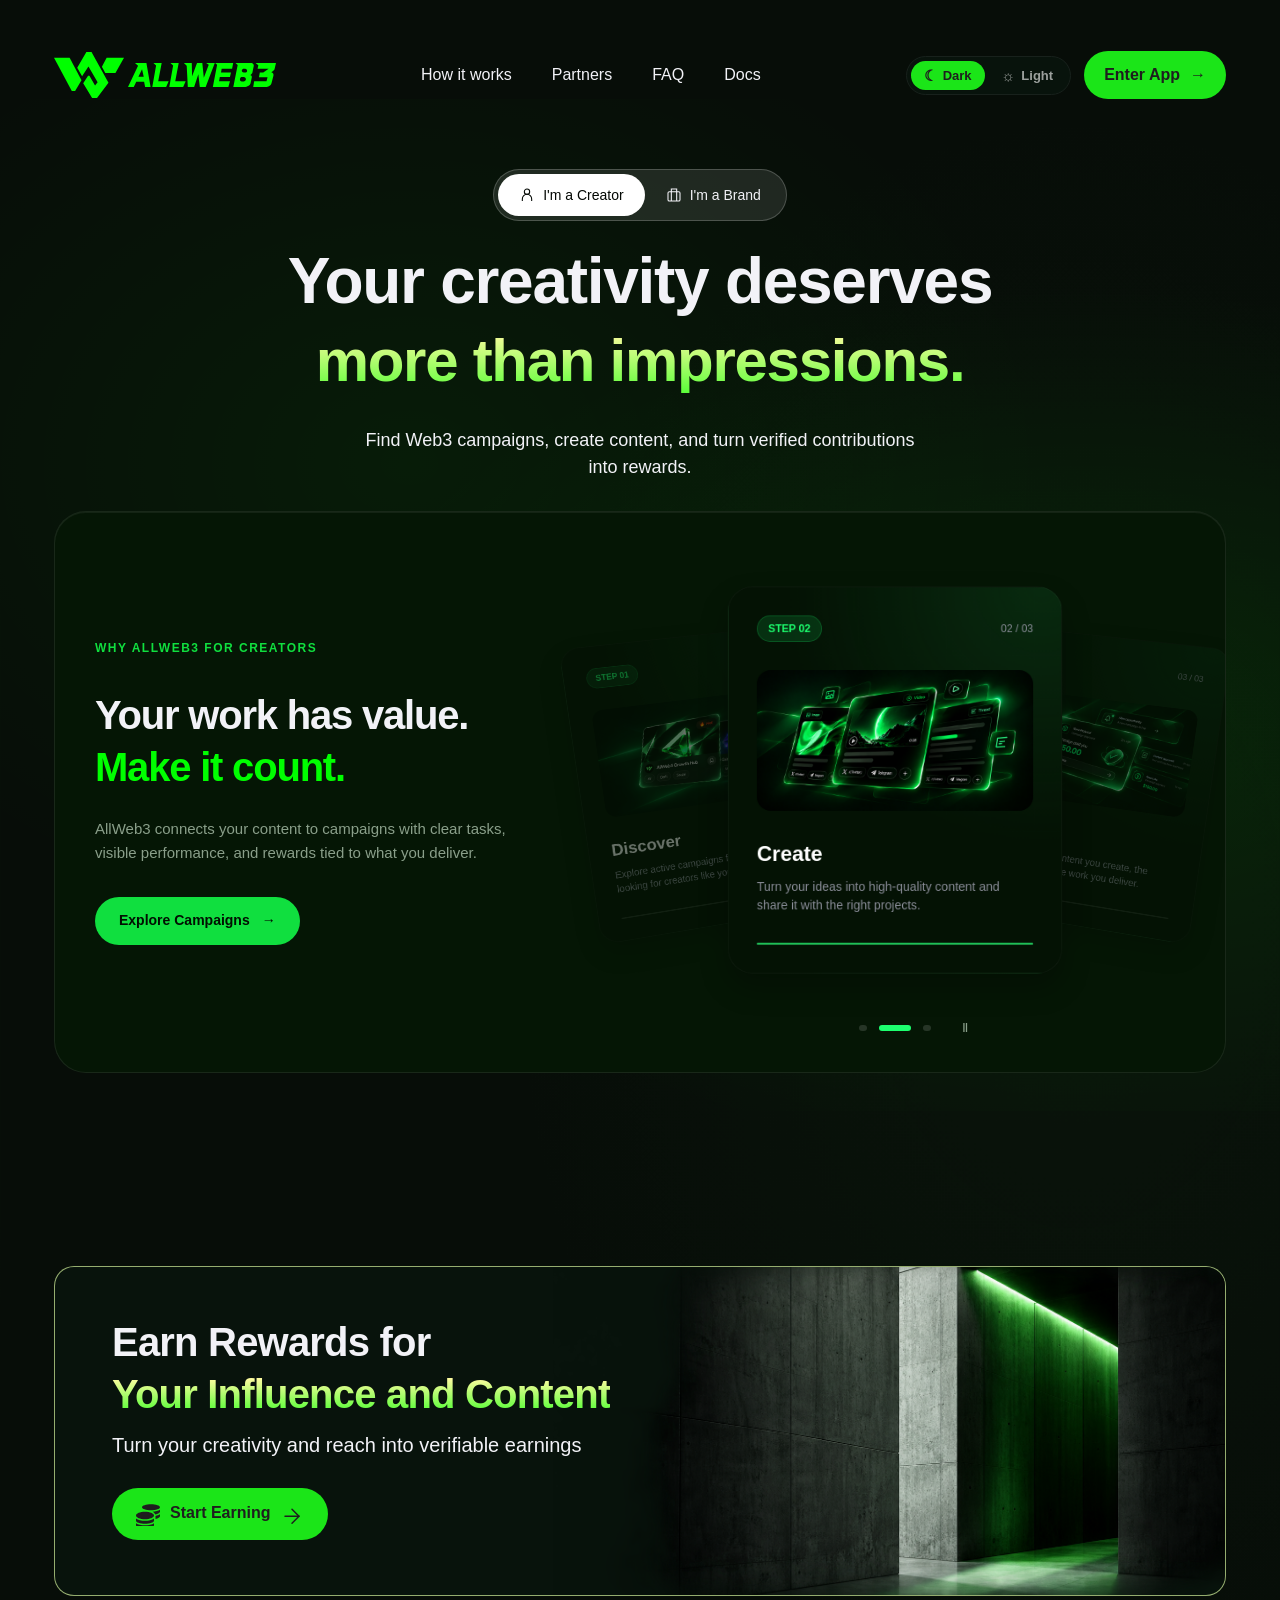
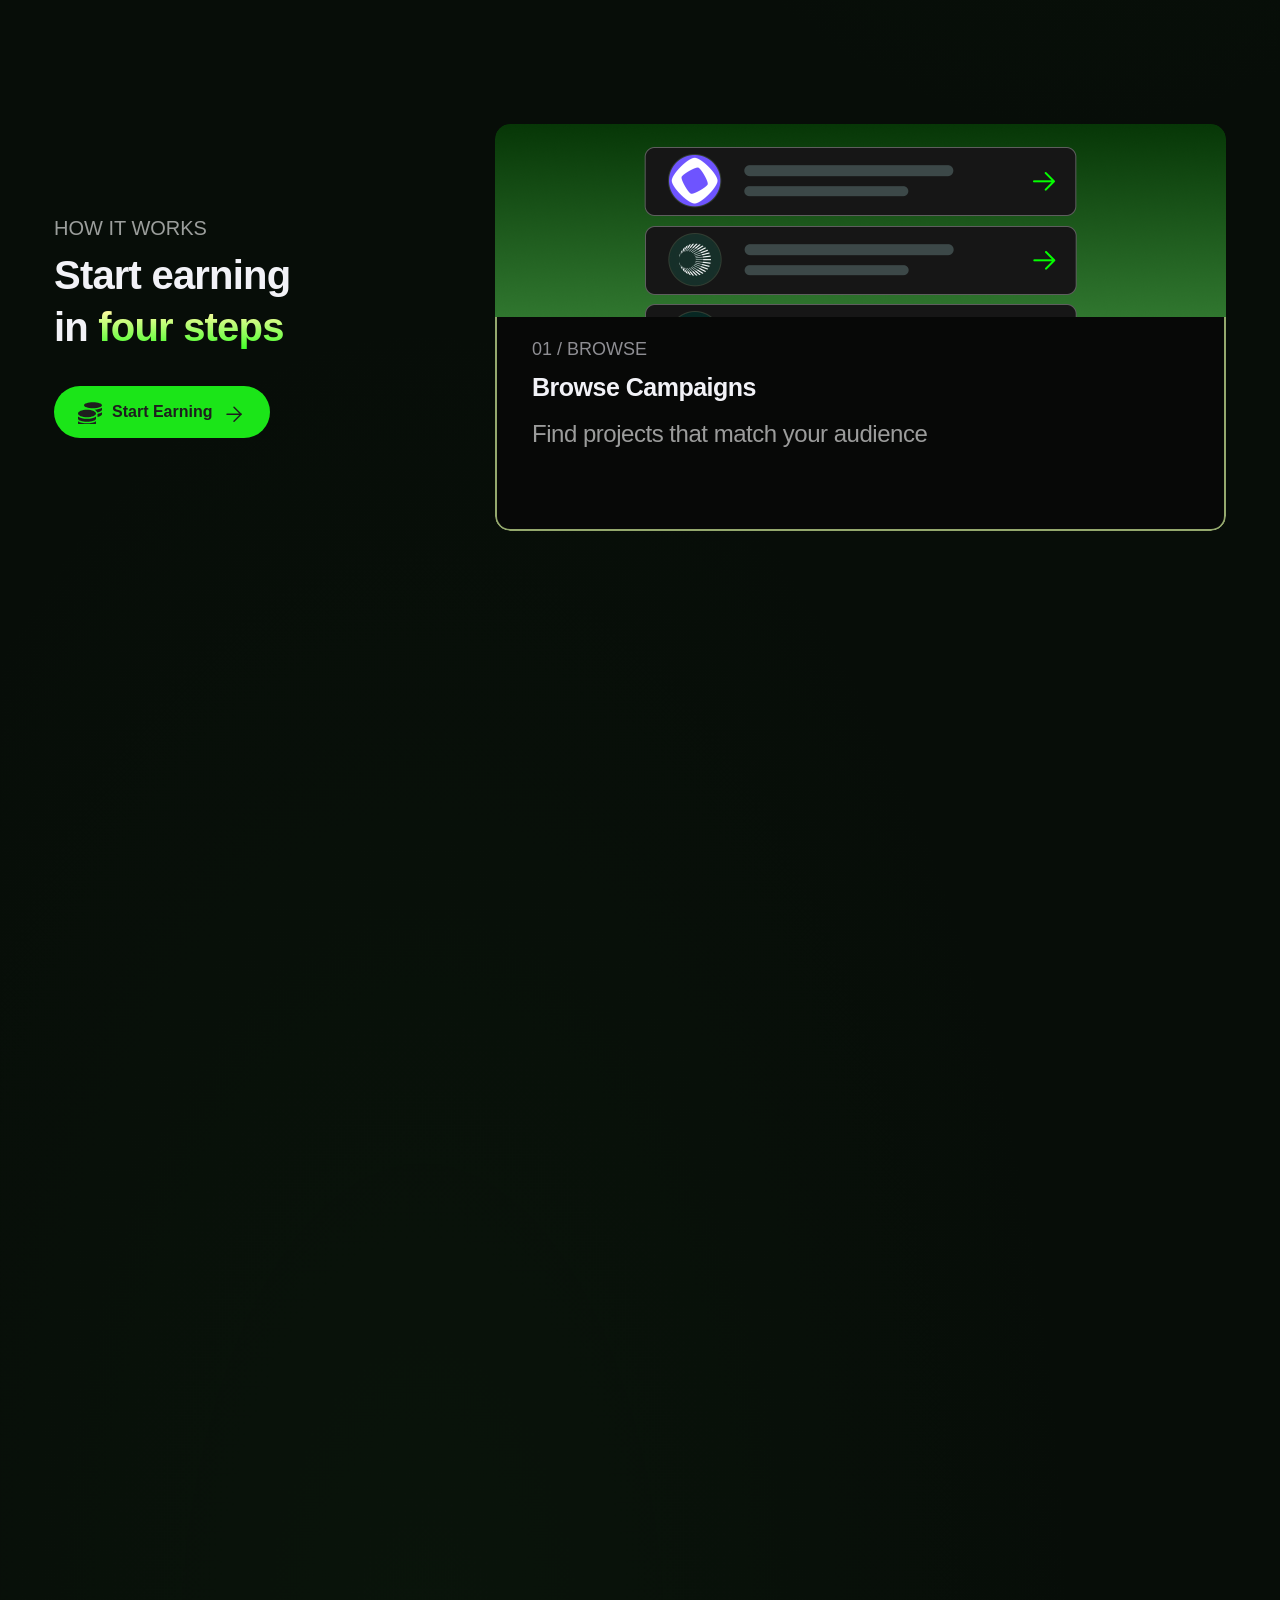
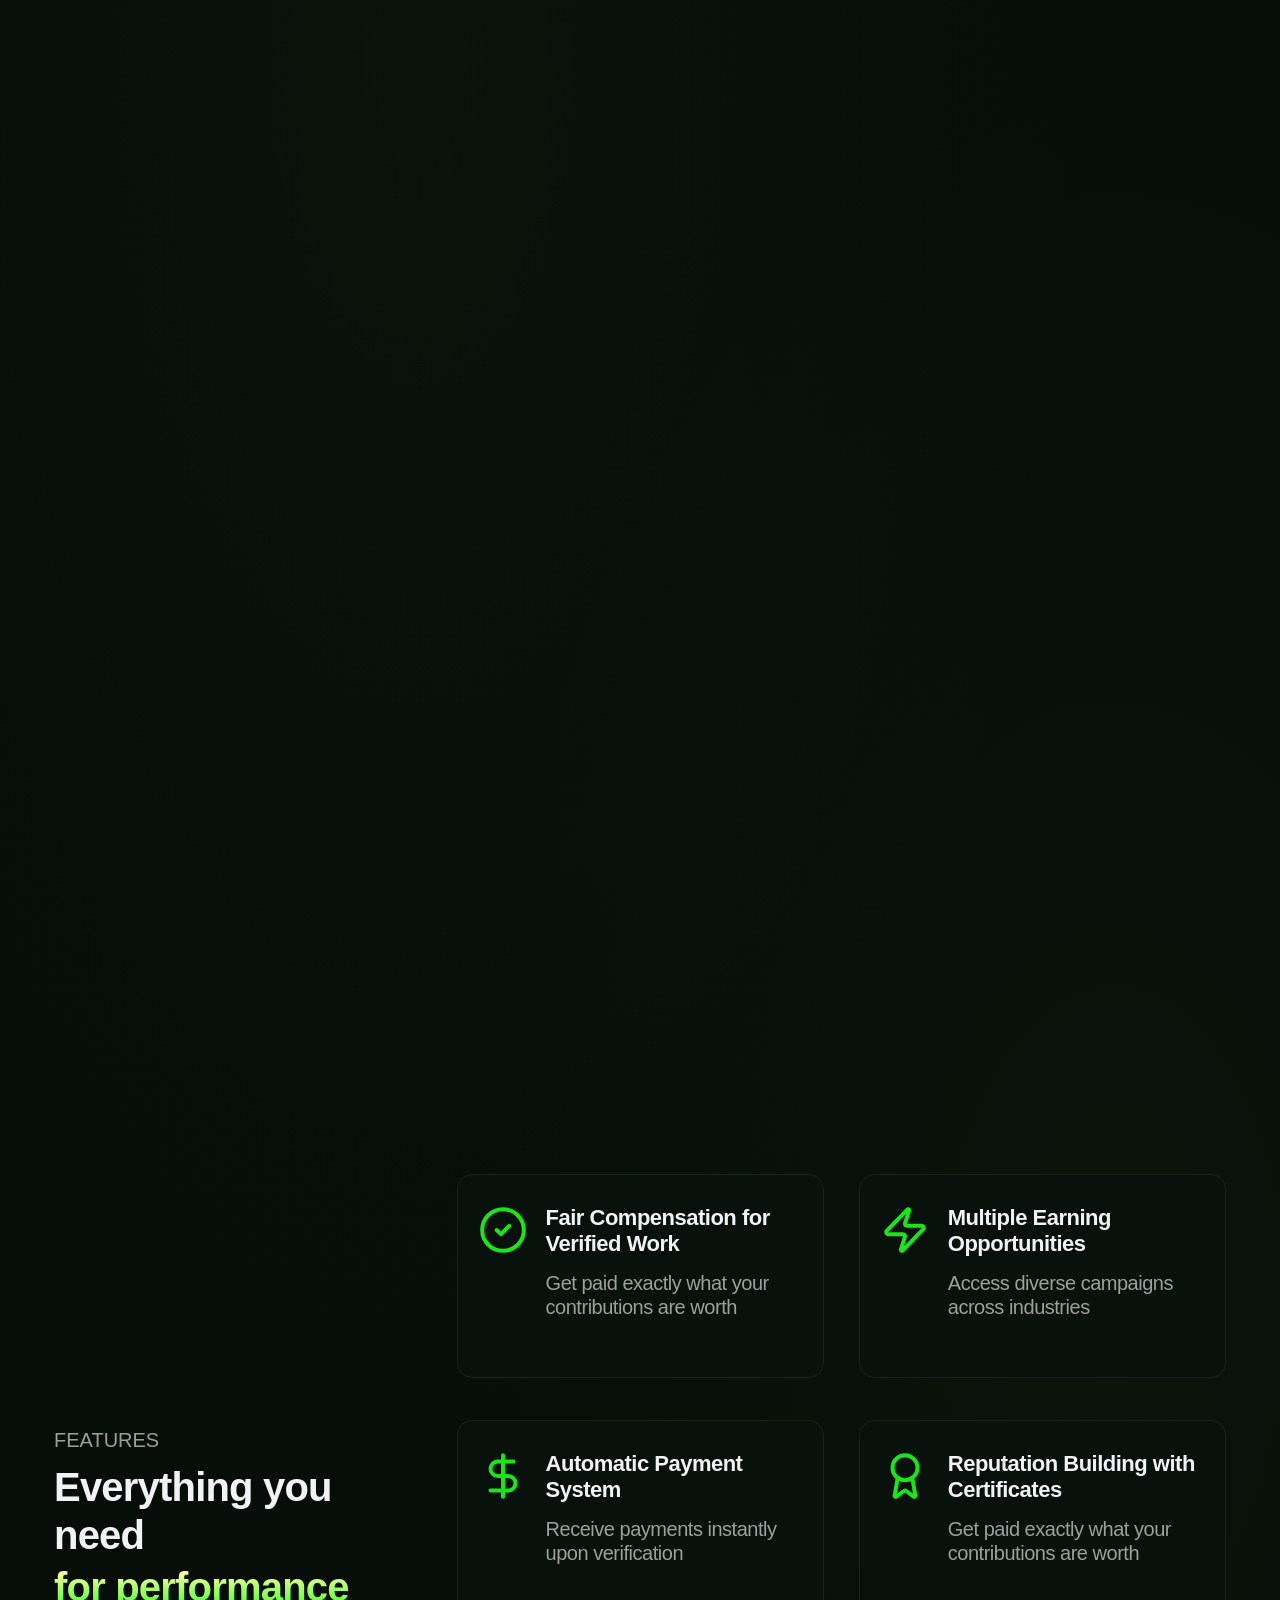
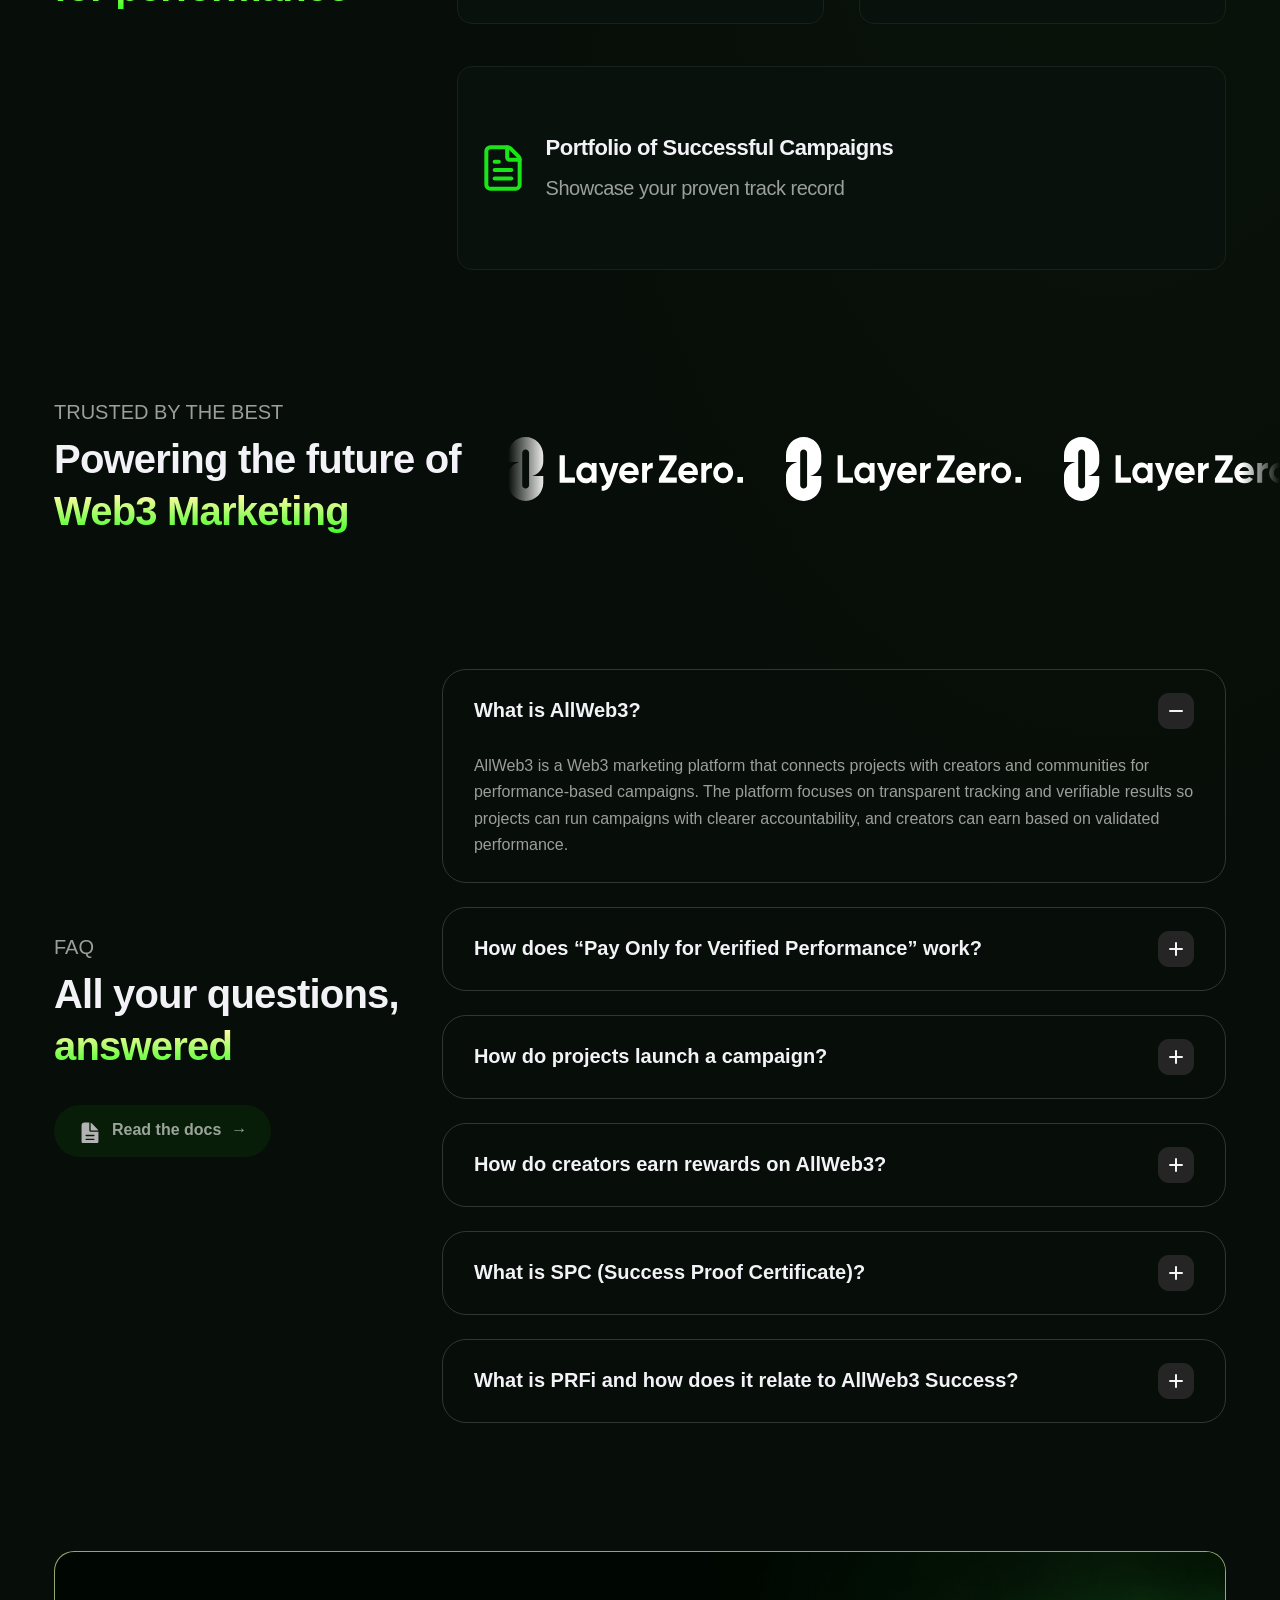
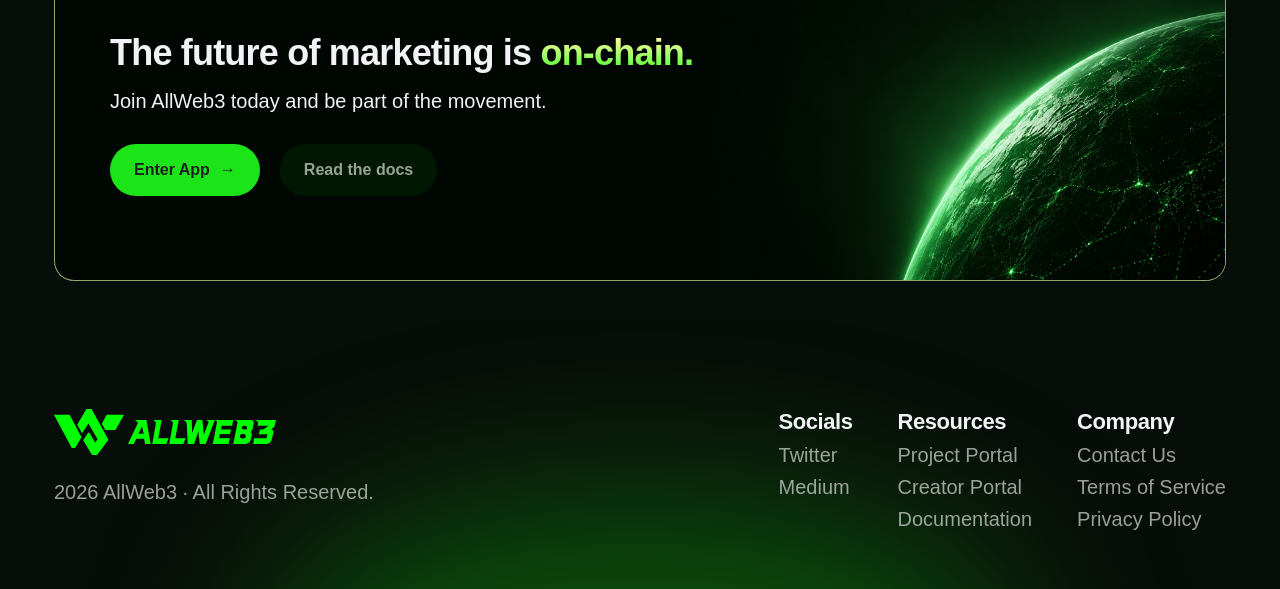
==== commit 31936f8b: "Implemented Vertical + Horizontal scroll" ====
--- a/index.html
+++ b/index.html
@@ -10,10 +10,10 @@
   <link rel="stylesheet" href="styles.css?v=7">
   <script src="assets.js" defer></script>
   <script src="hero.js" defer></script>
-  <script src="how.js?v=2" defer></script>
+  <script src="how.js?v=3" defer></script>
   <script src="app.js" defer></script>
   <link rel="stylesheet" href="hero.css?v=1">
-  <link rel="stylesheet" href="how.css?v=2">
+  <link rel="stylesheet" href="how.css?v=3">
 </head>
 <body>
   <a class="skip-link" href="#main">Skip to content</a>
@@ -61,26 +61,10 @@
         <div class="banner-copy"><h2 id="rewards-title"><span data-copy="bannerTitle">Earn Rewards for</span><br><span class="gradient" data-copy="bannerAccent">Your Influence and Content</span></h2><p data-copy="bannerDescription">Turn your creativity and reach into verifiable earnings</p><a class="button primary role-cta" href="#" data-destination="role"><img data-asset="ctaIcon" src="assets/7d468.svg" alt=""><span data-copy="cta">Start Earning</span><img data-asset="ctaArrow" src="assets/c43cd.svg" alt=""></a></div>
       </section>
 
-      <section id="how-it-works" class="how-section section-grid" aria-labelledby="how-title">
+      <section id="how-it-works" class="how-section" aria-labelledby="how-title">
+        <div class="how-pin">
         <div class="section-heading"><p class="eyebrow">HOW IT WORKS</p><h2 id="how-title"><span data-copy="howTitle">Start earning</span><br>in <span class="gradient">four steps</span></h2><a class="button primary role-cta" href="#" data-destination="role"><img data-asset="ctaIcon" src="assets/7d468.svg" alt=""><span data-copy="cta">Start Earning</span><img data-asset="ctaArrow" src="assets/c43cd.svg" alt=""></a></div>
-        <div class="carousel" role="region" aria-roledescription="carousel" aria-label="How it works in four steps">
-          <button class="carousel-arrow previous" aria-label="Previous step"><img data-asset="chevronLeft" src="assets/3aaa1.svg" alt=""></button>
-          <div class="slide" role="group" aria-roledescription="slide" aria-live="off" aria-atomic="true">
-            <div class="step-art" aria-hidden="true"><img id="how-step-image" src="assets/how-creator-browse.png" width="731" height="193" alt="" draggable="false"></div>
-            <div class="step-copy"><p id="step-label" class="eyebrow">01 / BROWSE</p><h3 id="step-title">Browse Campaigns</h3><p id="step-description">Find projects that match your audience</p></div>
-          </div>
-          <button class="carousel-arrow next" aria-label="Next step"><img data-asset="chevronRight" src="assets/4600e.svg" alt=""></button>
-          <div class="how-controls" role="group" aria-label="Choose a step or pause automatic playback">
-            <p class="step-count"><span id="step-number">1</span> / 4</p>
-            <div class="how-segments">
-              <button class="how-step-button" type="button" aria-label="Go to step 1" aria-current="step"><span class="how-segment-track" aria-hidden="true"><span class="how-progress-fill"></span></span></button>
-              <button class="how-step-button" type="button" aria-label="Go to step 2"><span class="how-segment-track" aria-hidden="true"></span></button>
-              <button class="how-step-button" type="button" aria-label="Go to step 3"><span class="how-segment-track" aria-hidden="true"></span></button>
-              <button class="how-step-button" type="button" aria-label="Go to step 4"><span class="how-segment-track" aria-hidden="true"></span></button>
-            </div>
-            <span class="how-control-divider" aria-hidden="true"></span>
-            <button class="how-pause" type="button" aria-label="Pause automatic steps" aria-pressed="false"><span class="how-playback-icon" aria-hidden="true"></span></button>
-          </div>
+        <div class="how-viewport"><div class="how-track"></div></div>
         </div>
       </section>
 
--- a/how.css
+++ b/how.css
@@ -1,26 +1,20 @@
-/* Original Figma artwork is exported independently of the editable card copy. */
+/* A tall section supplies native vertical scroll distance for the horizontal card track. */
+#how-it-works{display:block;position:relative;min-height:0}
+.how-pin{display:grid;grid-template-columns:344px minmax(0,1fr);gap:62px;align-items:center}
+#how-it-works[data-layout=pinned] .how-pin{position:sticky}
+#how-it-works .section-heading{padding-top:0;align-self:center}
+.how-viewport{width:100%;max-width:731px;justify-self:end;min-width:0;overflow:hidden;border-radius:15px}
+.how-track{display:flex;gap:24px;will-change:transform}
+#how-it-works .slide{flex:0 0 100%;min-width:0;height:auto;min-height:407px}
 #how-it-works .step-art{height:auto;aspect-ratio:731 / 193;background:#073707}
 #how-it-works .step-art img{width:100%;height:auto;display:block}
-#how-it-works .slide{height:auto;min-height:407px;touch-action:pan-y}
 #how-it-works .step-copy{min-height:214px;padding:22px 35px 32px}
 #how-it-works .step-copy .eyebrow{color:#8e8e93;font-weight:400;letter-spacing:0}
 #how-it-works .step-copy>p:last-child{line-height:1.3}
-.how-controls{display:flex;align-items:center;gap:12px;width:max-content;margin:24px auto 0;padding:4px 8px 4px 16px}
-#how-it-works .step-count{position:absolute;width:1px;height:1px;padding:0;margin:-1px;overflow:hidden;clip-path:inset(50%);white-space:nowrap}
-.how-segments{display:flex;align-items:center;gap:6px}
-.how-step-button{width:28px;height:36px;padding:0;display:flex;align-items:center;background:transparent;border-radius:8px;transition:width .3s ease}
-.how-step-button[aria-current=step]{width:52px}
-.how-segment-track{display:block;width:100%;height:4px;border-radius:99px;background:color-mix(in srgb,var(--text) 18%,transparent);overflow:hidden;transition:background .2s}
-.how-step-button:hover .how-segment-track{background:color-mix(in srgb,var(--text) 38%,transparent)}
-.how-step-button[aria-current=step] .how-segment-track{background:color-mix(in srgb,var(--primary) 22%,transparent)}
-.how-progress-fill{display:block;width:100%;height:100%;border-radius:inherit;background:var(--primary);transform:scaleX(0);transform-origin:left}
-.how-control-divider{height:16px;width:1px;background:color-mix(in srgb,var(--text) 12%,transparent)}
-.how-pause{display:grid;place-items:center;width:36px;height:36px;padding:0;border-radius:50%;background:transparent;color:var(--muted);transition:background .2s,color .2s}
-.how-pause:hover{background:color-mix(in srgb,var(--text) 8%,transparent);color:var(--text)}
-.how-playback-icon{width:10px;height:12px;border-left:3px solid currentColor;border-right:3px solid currentColor;border-radius:1px}
-.how-pause[aria-pressed=true] .how-playback-icon{width:0;height:0;border-top:6px solid transparent;border-bottom:6px solid transparent;border-left:9px solid currentColor;border-right:0;border-radius:0;margin-left:2px}
-@media(prefers-reduced-motion:reduce){.how-step-button,.how-segment-track,.how-pause{transition:none}}
-@media(max-width:1100px){#how-it-works .slide{min-height:340px}#how-it-works .step-copy{padding:20px 25px;min-height:185px}}
-@media(max-width:760px){#how-it-works .slide{min-height:300px}#how-it-works .step-copy{padding:20px;min-height:180px}#how-it-works .carousel-arrow{top:calc(50% - 40px)}}
+#how-it-works[data-layout=stacked] .how-pin{position:static}
+#how-it-works[data-layout=stacked] .how-track{display:grid;transform:none!important;will-change:auto}
+#how-it-works[data-layout=stacked] .how-viewport{overflow:visible}
+#how-it-works[data-layout=stacked] .section-heading{align-self:start}
+@media(max-width:1100px){.how-pin{grid-template-columns:30% minmax(0,1fr);gap:32px}#how-it-works .slide{min-height:340px}#how-it-works .step-copy{padding:20px 25px;min-height:185px}}
+@media(max-width:760px){.how-pin{grid-template-columns:1fr;gap:24px}#how-it-works .slide{min-height:285px}#how-it-works .step-copy{padding:20px;min-height:180px}#how-it-works .section-heading h2>span:first-child{margin-right:.2em}#how-it-works .section-heading .button{margin-top:18px}}
 @media(max-width:380px){#how-it-works .step-copy{padding:18px 15px}}
-@media(max-width:760px){#how-it-works .section-heading h2>span:first-child{margin-right:.2em}}
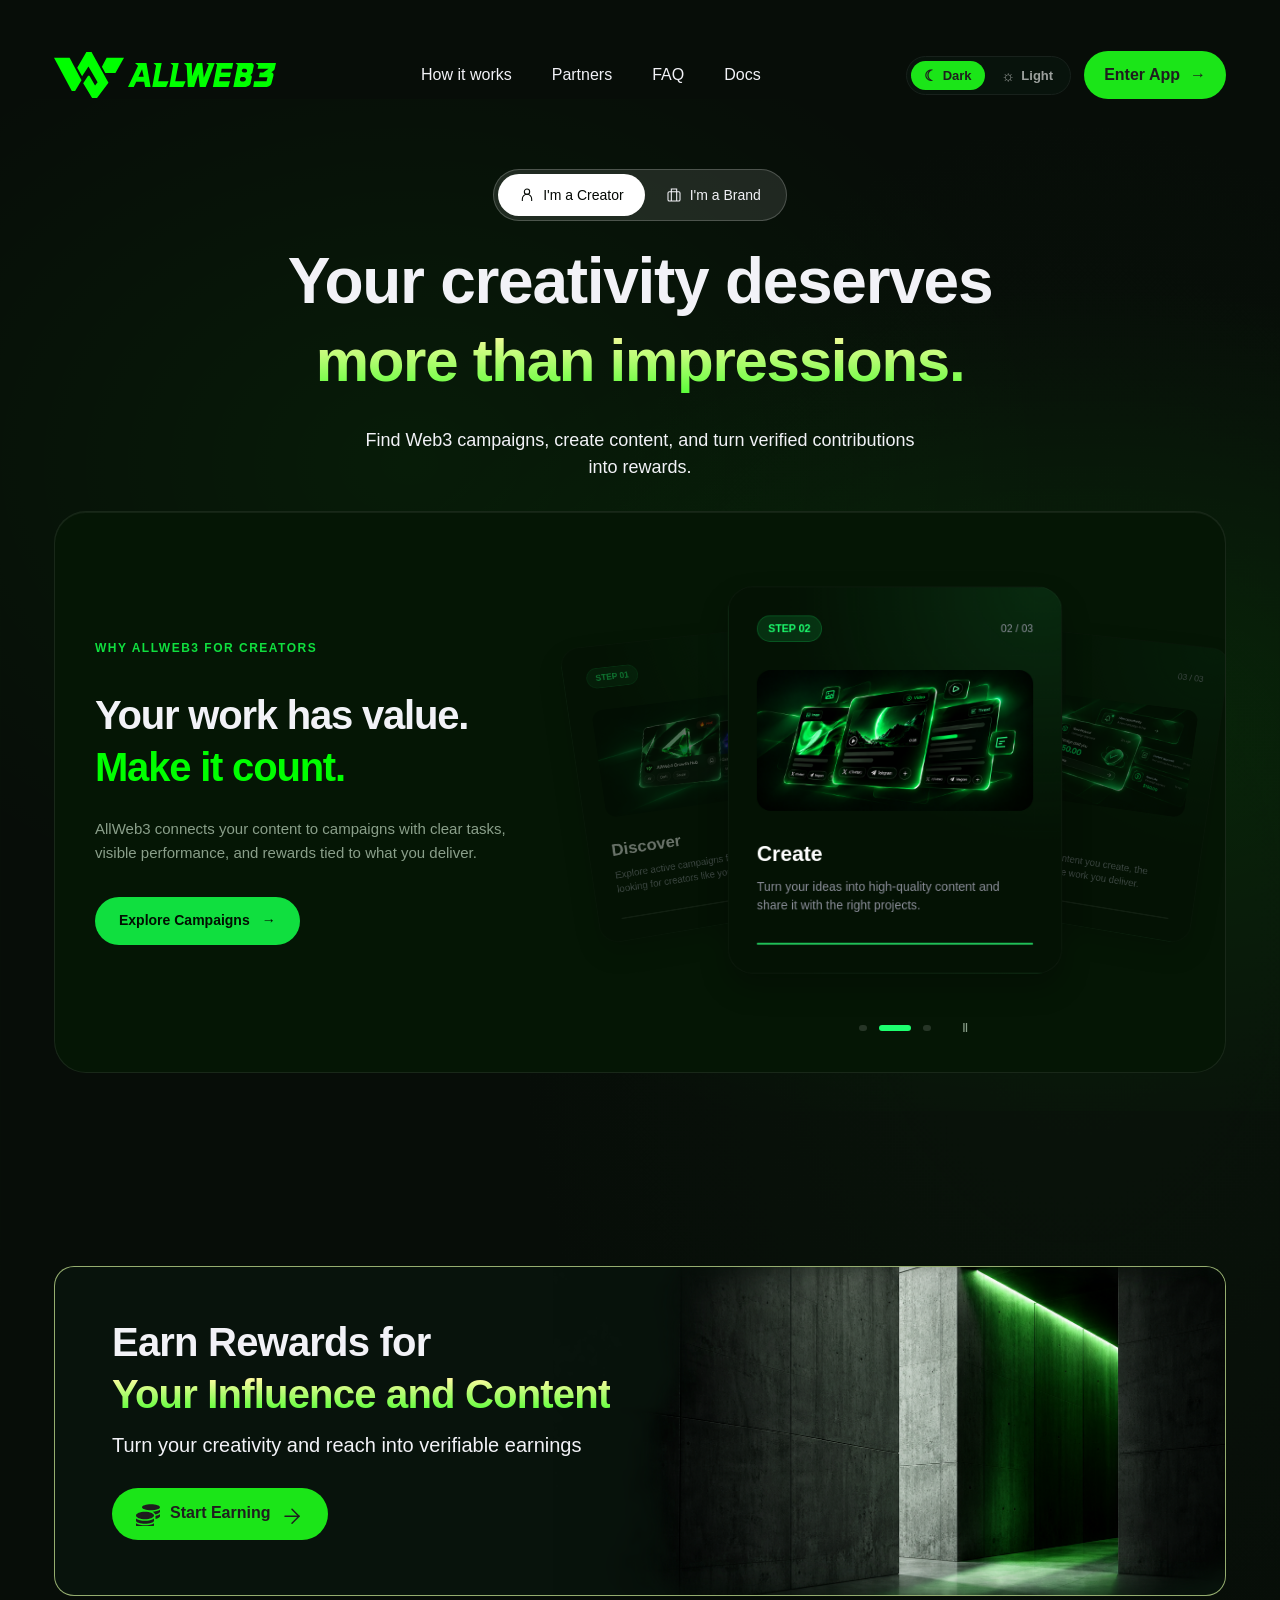
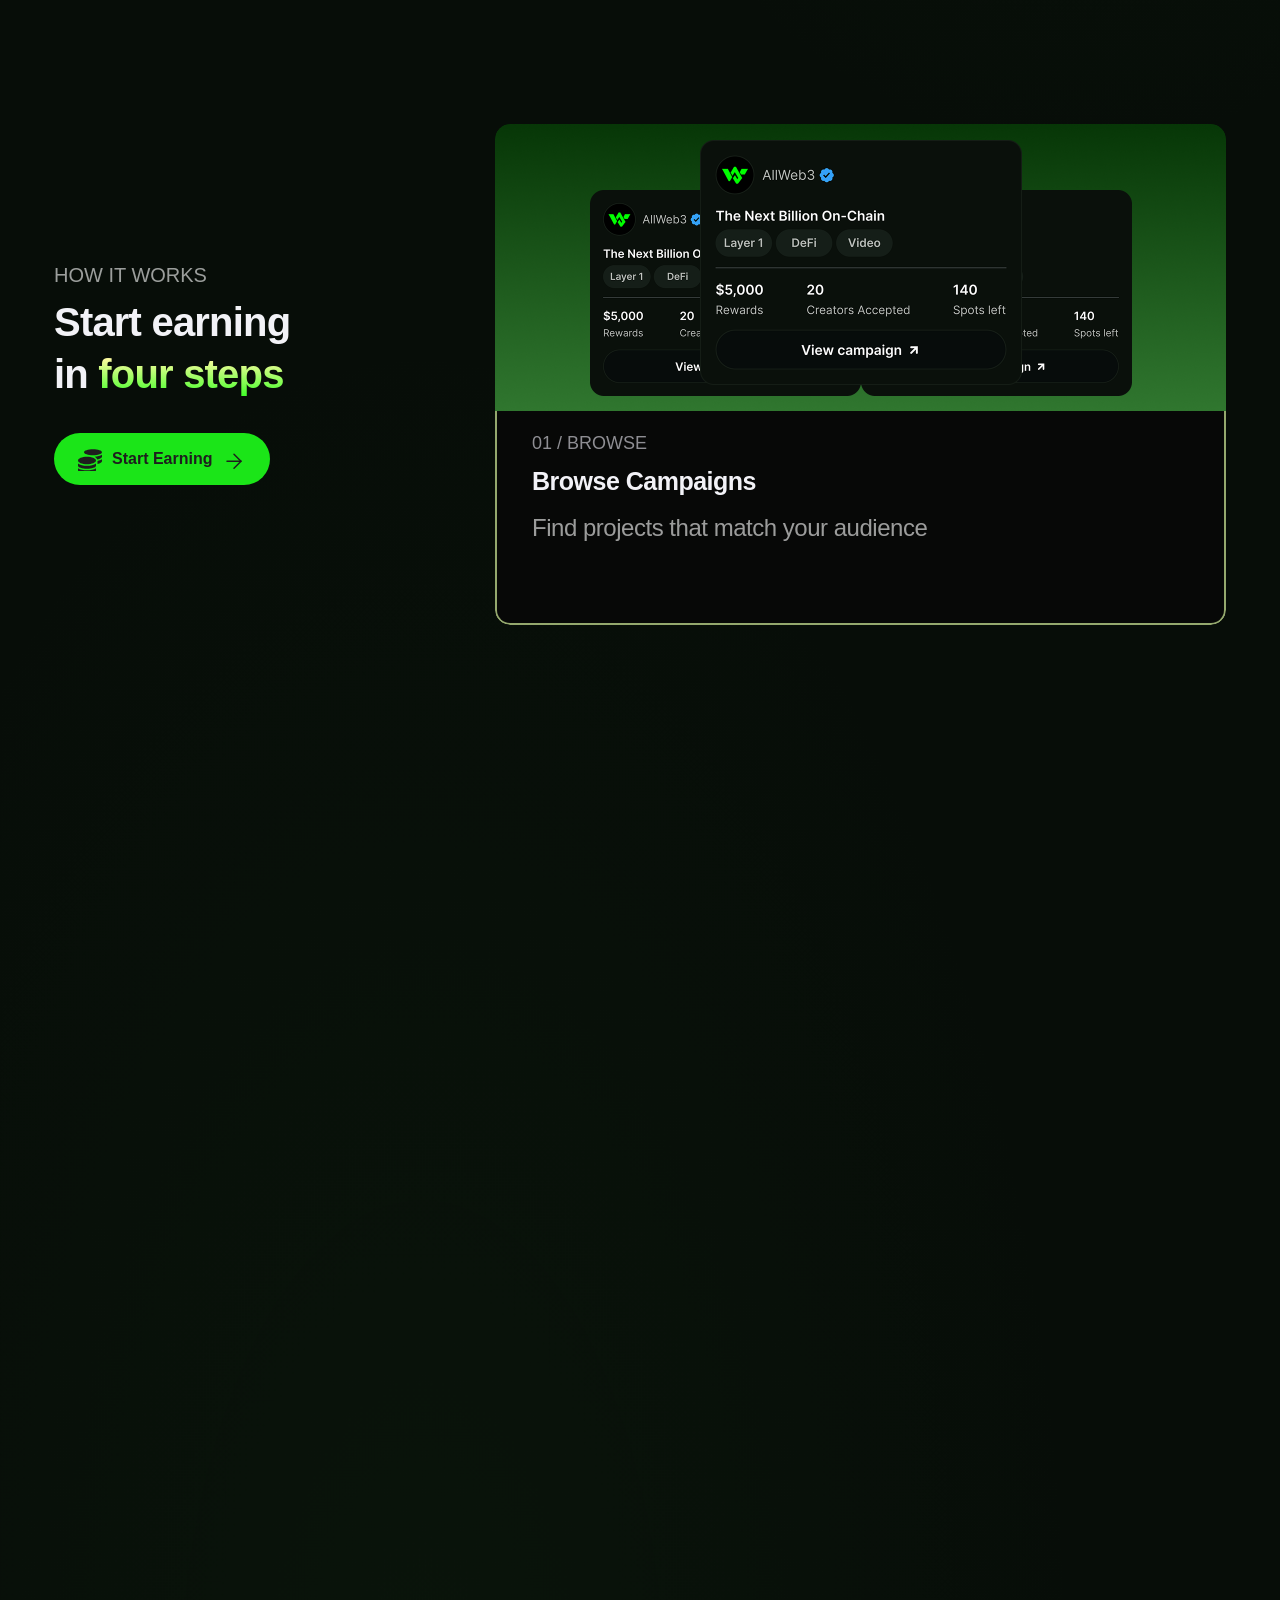
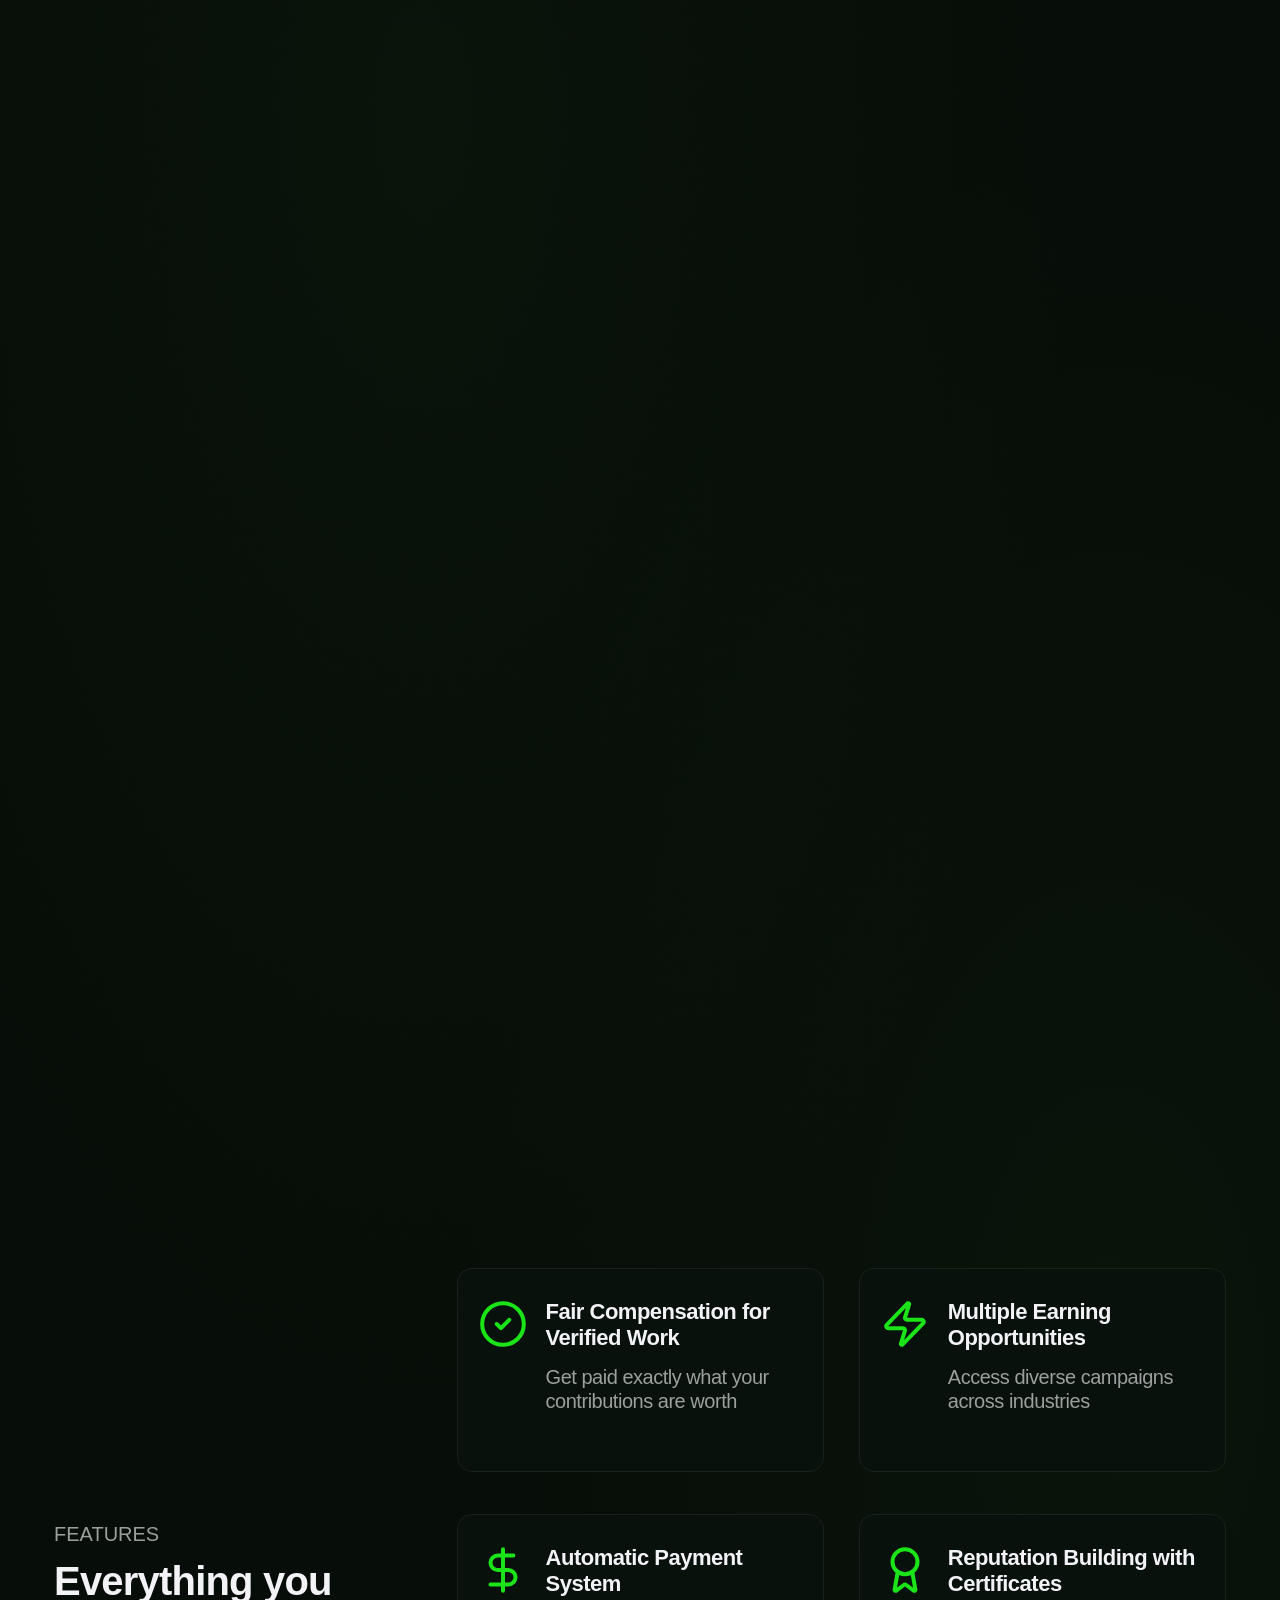
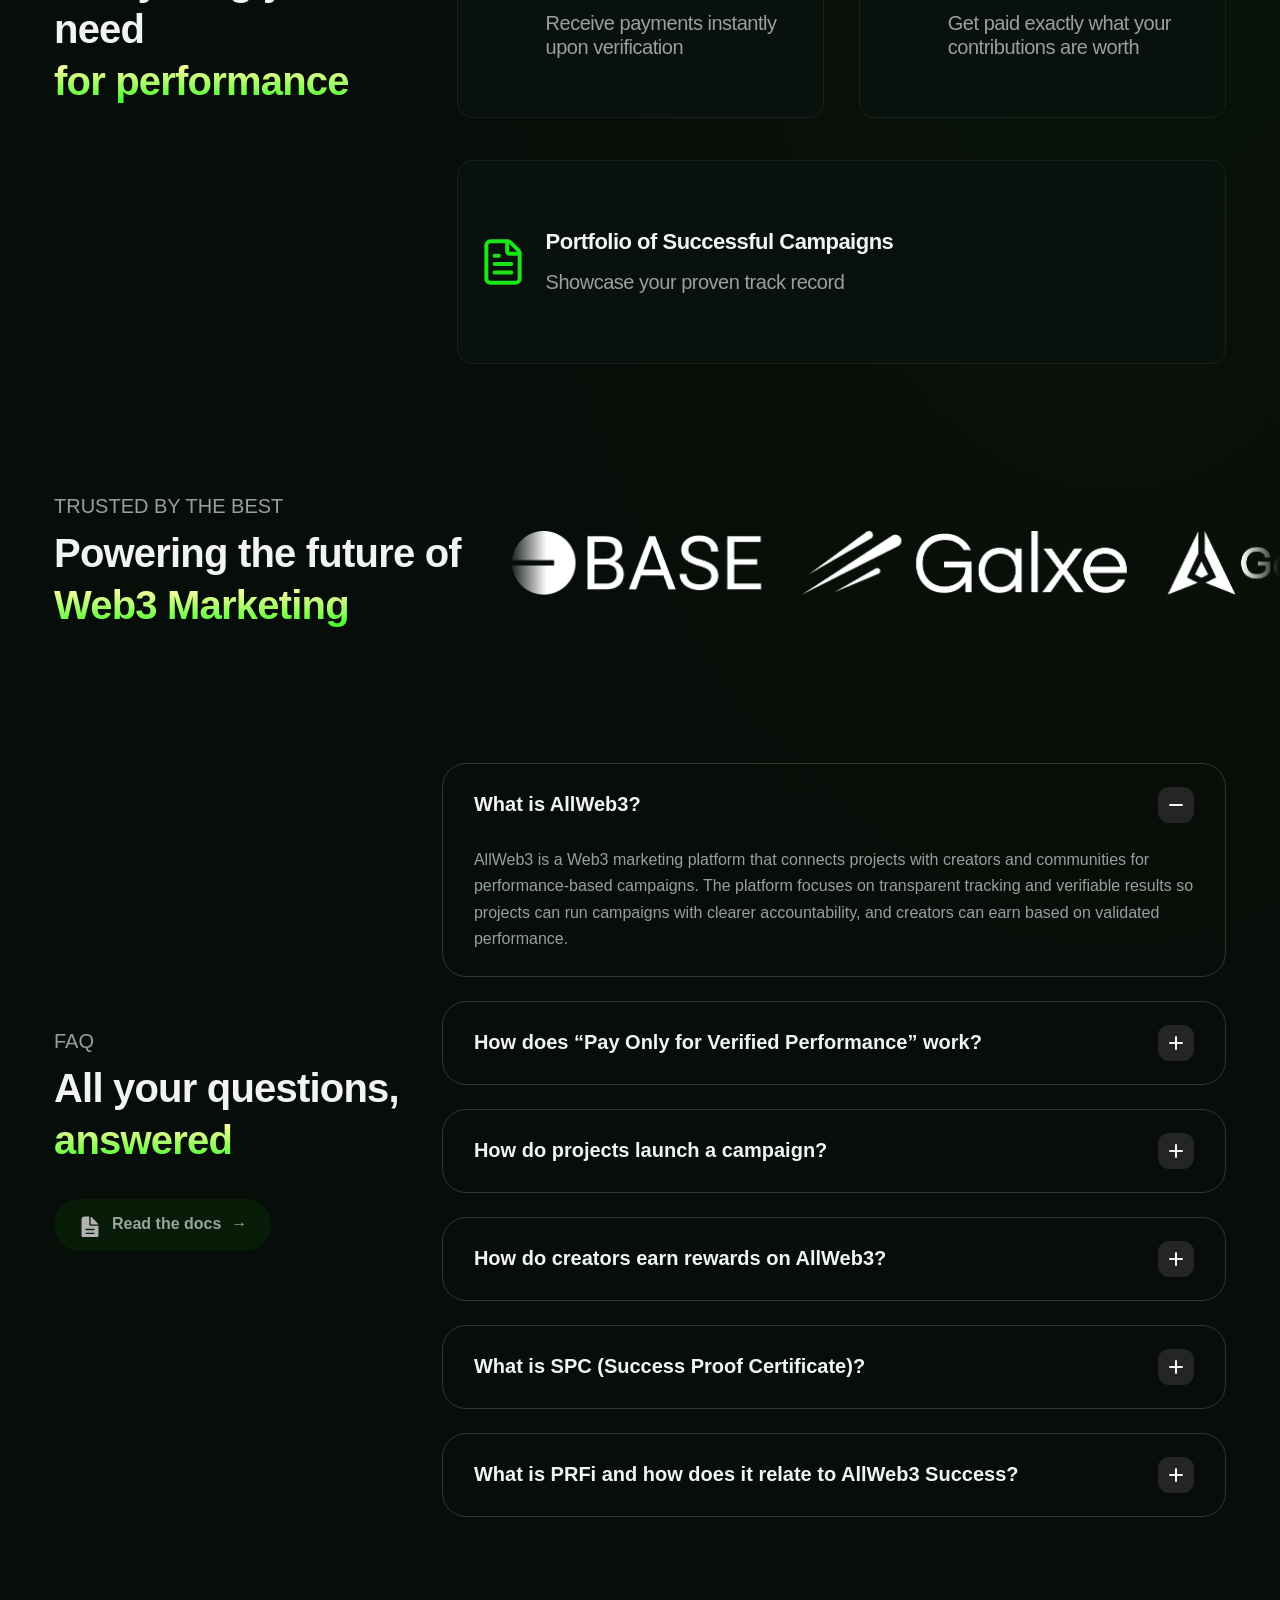
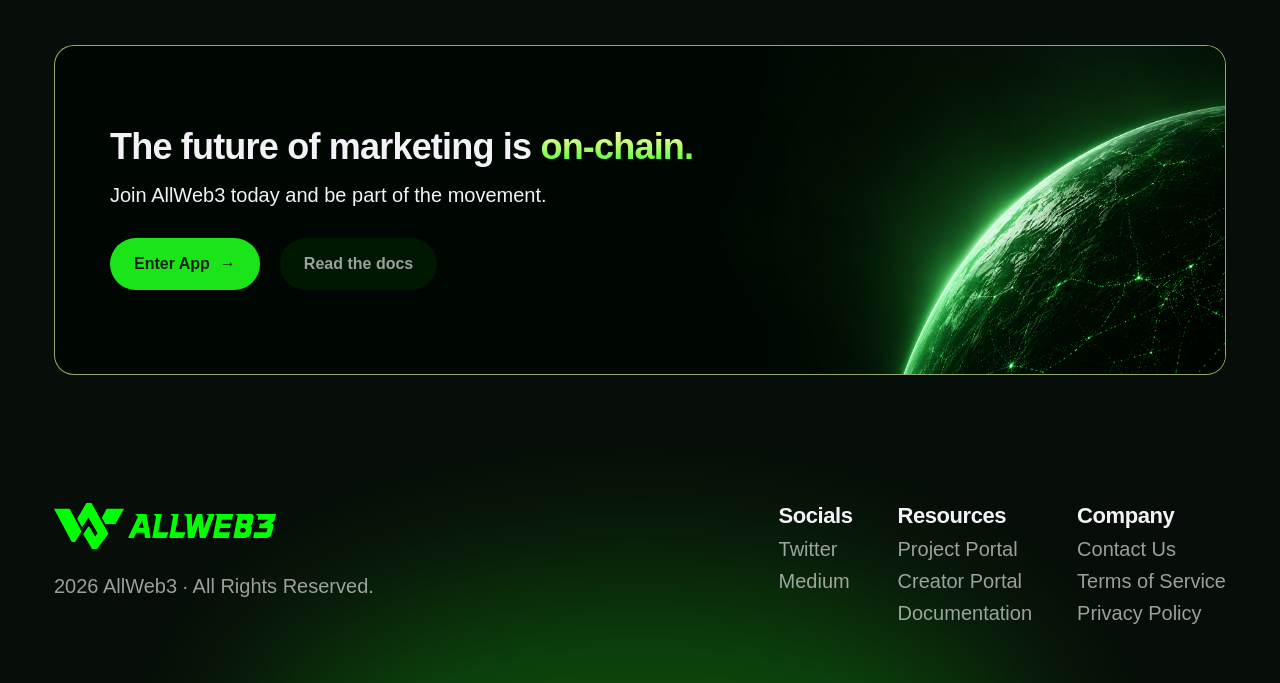
==== commit 23285824: "Updated the how it works section" ====
--- a/index.html
+++ b/index.html
@@ -7,13 +7,13 @@
   <meta name="theme-color" content="#070d08">
   <title>AllWeb3 — The future of marketing is on-chain</title>
   <link rel="icon" href="assets/5b06e.svg" type="image/svg+xml">
-  <link rel="stylesheet" href="styles.css?v=7">
+  <link rel="stylesheet" href="styles.css?v=8">
   <script src="assets.js" defer></script>
   <script src="hero.js" defer></script>
-  <script src="how.js?v=3" defer></script>
+  <script src="how.js?v=4" defer></script>
   <script src="app.js" defer></script>
   <link rel="stylesheet" href="hero.css?v=1">
-  <link rel="stylesheet" href="how.css?v=3">
+  <link rel="stylesheet" href="how.css?v=4">
 </head>
 <body>
   <a class="skip-link" href="#main">Skip to content</a>
@@ -70,7 +70,7 @@
 
       <section class="features-section section-grid" aria-labelledby="features-title"><div class="section-heading"><p class="eyebrow">FEATURES</p><h2 id="features-title">Everything you need<br><span class="gradient">for performance</span></h2></div><div class="features-grid" id="features-grid"></div></section>
 
-      <section id="partners" class="partners-section" aria-labelledby="partners-title"><div class="section-heading"><p class="eyebrow">TRUSTED BY THE BEST</p><h2 id="partners-title">Powering the future of<br><span class="gradient">Web3 Marketing</span></h2></div><div class="partner-window" tabindex="0" role="region" aria-label="Partner logos. Hover or focus to pause scrolling."><div class="partner-logos"><div class="partner-logo-group"><img data-asset="partner" src="assets/d6839.svg" alt="LayerZero" loading="eager" width="235" height="64"><img data-asset="partner" src="assets/d6839.svg" alt="" loading="eager" width="235" height="64"><img data-asset="partner" src="assets/d6839.svg" alt="" loading="eager" width="235" height="64"><img data-asset="partner" src="assets/d6839.svg" alt="" loading="eager" width="235" height="64"></div><div class="partner-logo-group" aria-hidden="true"><img data-asset="partner" src="assets/d6839.svg" alt="" loading="eager" width="235" height="64"><img data-asset="partner" src="assets/d6839.svg" alt="" loading="eager" width="235" height="64"><img data-asset="partner" src="assets/d6839.svg" alt="" loading="eager" width="235" height="64"><img data-asset="partner" src="assets/d6839.svg" alt="" loading="eager" width="235" height="64"></div></div></div></section>
+      <section id="partners" class="partners-section" aria-labelledby="partners-title"><div class="section-heading"><p class="eyebrow">TRUSTED BY THE BEST</p><h2 id="partners-title">Powering the future of<br><span class="gradient">Web3 Marketing</span></h2></div><div class="partner-window" tabindex="0" role="region" aria-label="Partner logos. Hover or focus to pause scrolling."><div class="partner-logos"><div class="partner-logo-group"><img data-asset="partner" src="assets/partners-dark.png" alt="Base, Galxe, GenLayer, AWS, Google" loading="eager" width="1314" height="64"></div><div class="partner-logo-group" aria-hidden="true"><img data-asset="partner" src="assets/partners-dark.png" alt="" loading="eager" width="1314" height="64"></div></div></div></section>
 
       <section id="faq" class="faq-section section-grid" aria-labelledby="faq-title"><div class="section-heading"><p class="eyebrow">FAQ</p><h2 id="faq-title">All your questions,<br><span class="gradient">answered</span></h2><a class="button secondary" href="#" data-destination="docs"><img data-asset="docIcon" src="assets/22641.svg" alt="">Read the docs <span aria-hidden="true">→</span></a></div><div class="faq-list">
         <details open><summary>What is AllWeb3?<span class="faq-icon" aria-hidden="true"></span></summary><p>AllWeb3 is a Web3 marketing platform that connects projects with creators and communities for performance-based campaigns. The platform focuses on transparent tracking and verifiable results so projects can run campaigns with clearer accountability, and creators can earn based on validated performance.</p></details>
--- a/styles.css
+++ b/styles.css
@@ -44,3 +44,8 @@
 @media(max-width:1100px){.partner-window{--partner-gap:32px}}
 @media(max-width:760px){.partner-window{--partner-gap:30px}}
 @media(prefers-reduced-motion:reduce){.partner-window .partner-logos{animation:none;transform:none;will-change:auto}.partner-logo-group[aria-hidden=true]{display:none}.partner-window{overflow-x:auto;mask-image:none}}
+
+/* Figma partner strips preserve the spacing and relative sizes of the five logos. */
+.partner-logo-group img{width:1314.23px;height:64.05px;max-width:none}
+@media(max-width:1100px){.partner-logo-group img{width:calc(1314.23px * 55 / 64.05);height:55px}}
+@media(max-width:760px){.partner-logo-group img{width:calc(1314.23px * 49 / 64.05);height:49px}}
--- a/how.css
+++ b/how.css
@@ -5,8 +5,8 @@
 #how-it-works .section-heading{padding-top:0;align-self:center}
 .how-viewport{width:100%;max-width:731px;justify-self:end;min-width:0;overflow:hidden;border-radius:15px}
 .how-track{display:flex;gap:24px;will-change:transform}
-#how-it-works .slide{flex:0 0 100%;min-width:0;height:auto;min-height:407px}
-#how-it-works .step-art{height:auto;aspect-ratio:731 / 193;background:#073707}
+#how-it-works .slide{flex:0 0 100%;min-width:0;height:auto;min-height:501px}
+#how-it-works .step-art{height:auto;aspect-ratio:731 / 287;background:#073707}
 #how-it-works .step-art img{width:100%;height:auto;display:block}
 #how-it-works .step-copy{min-height:214px;padding:22px 35px 32px}
 #how-it-works .step-copy .eyebrow{color:#8e8e93;font-weight:400;letter-spacing:0}
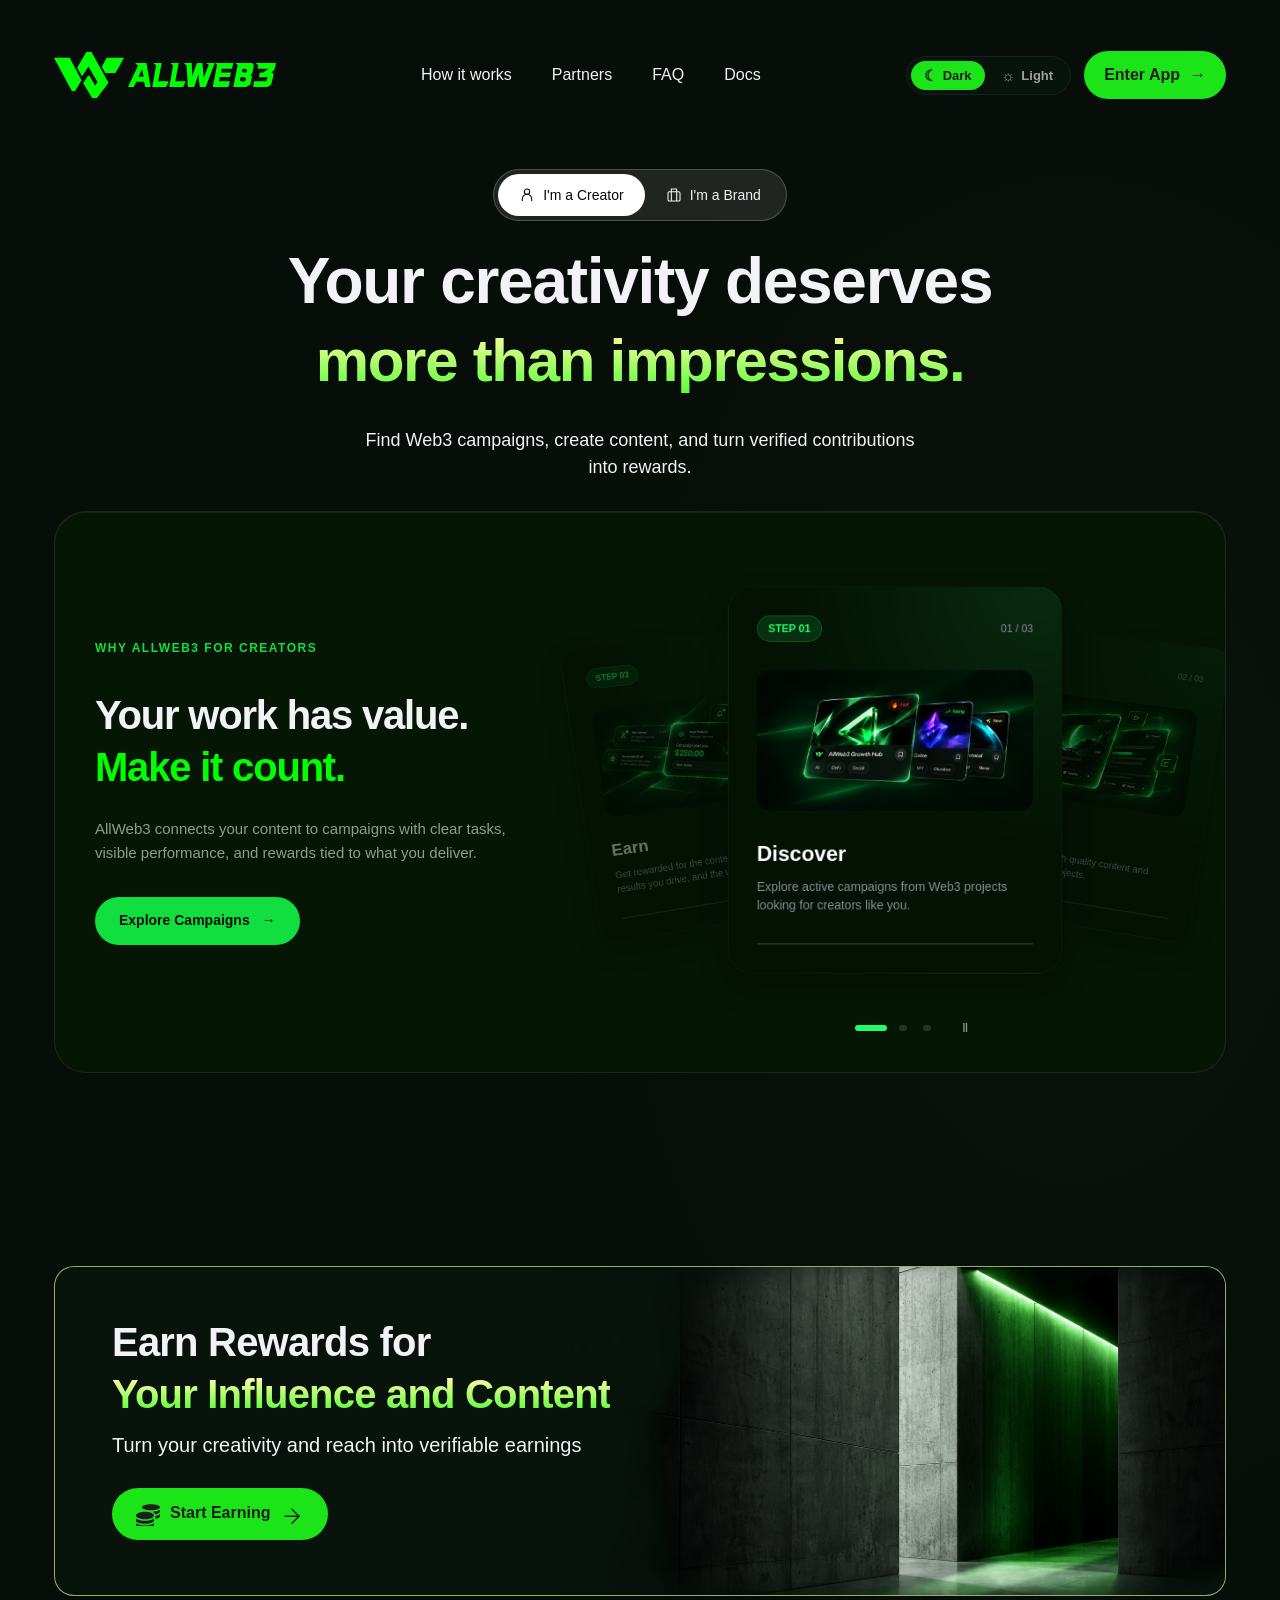
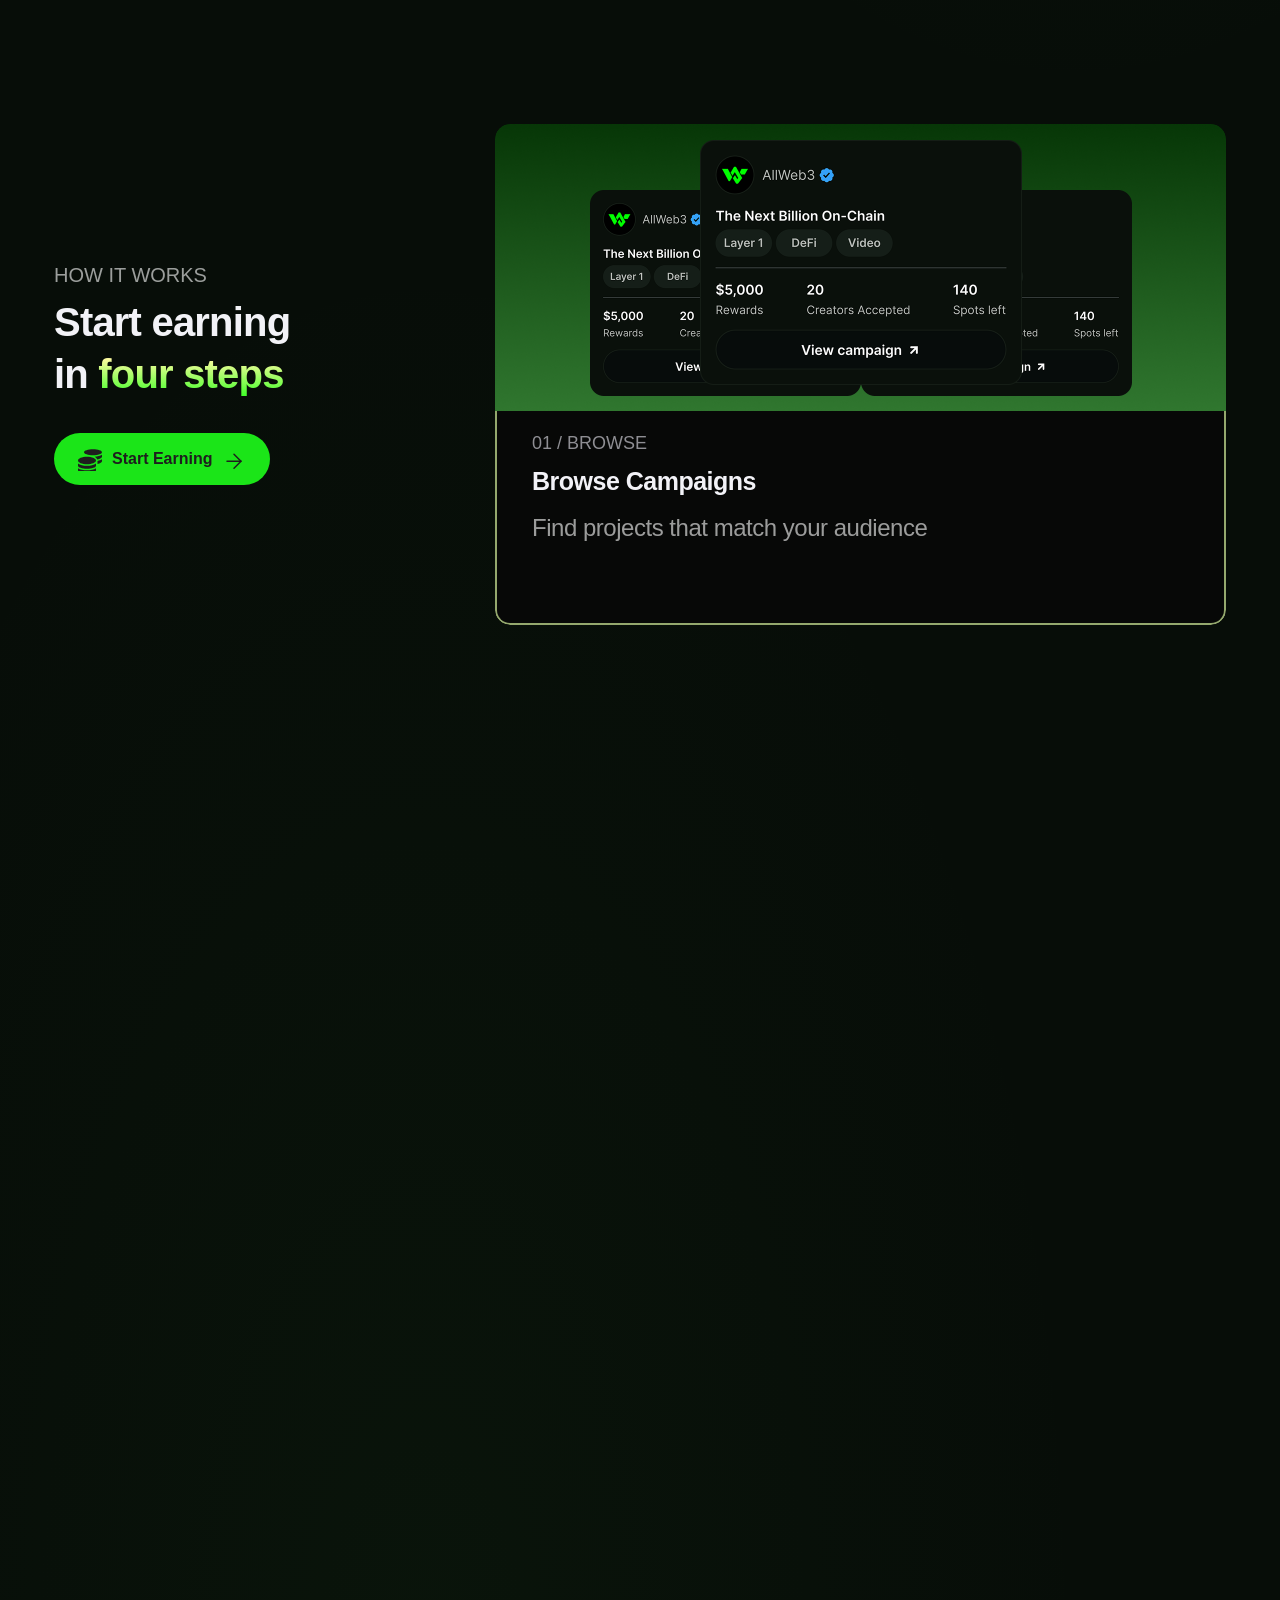
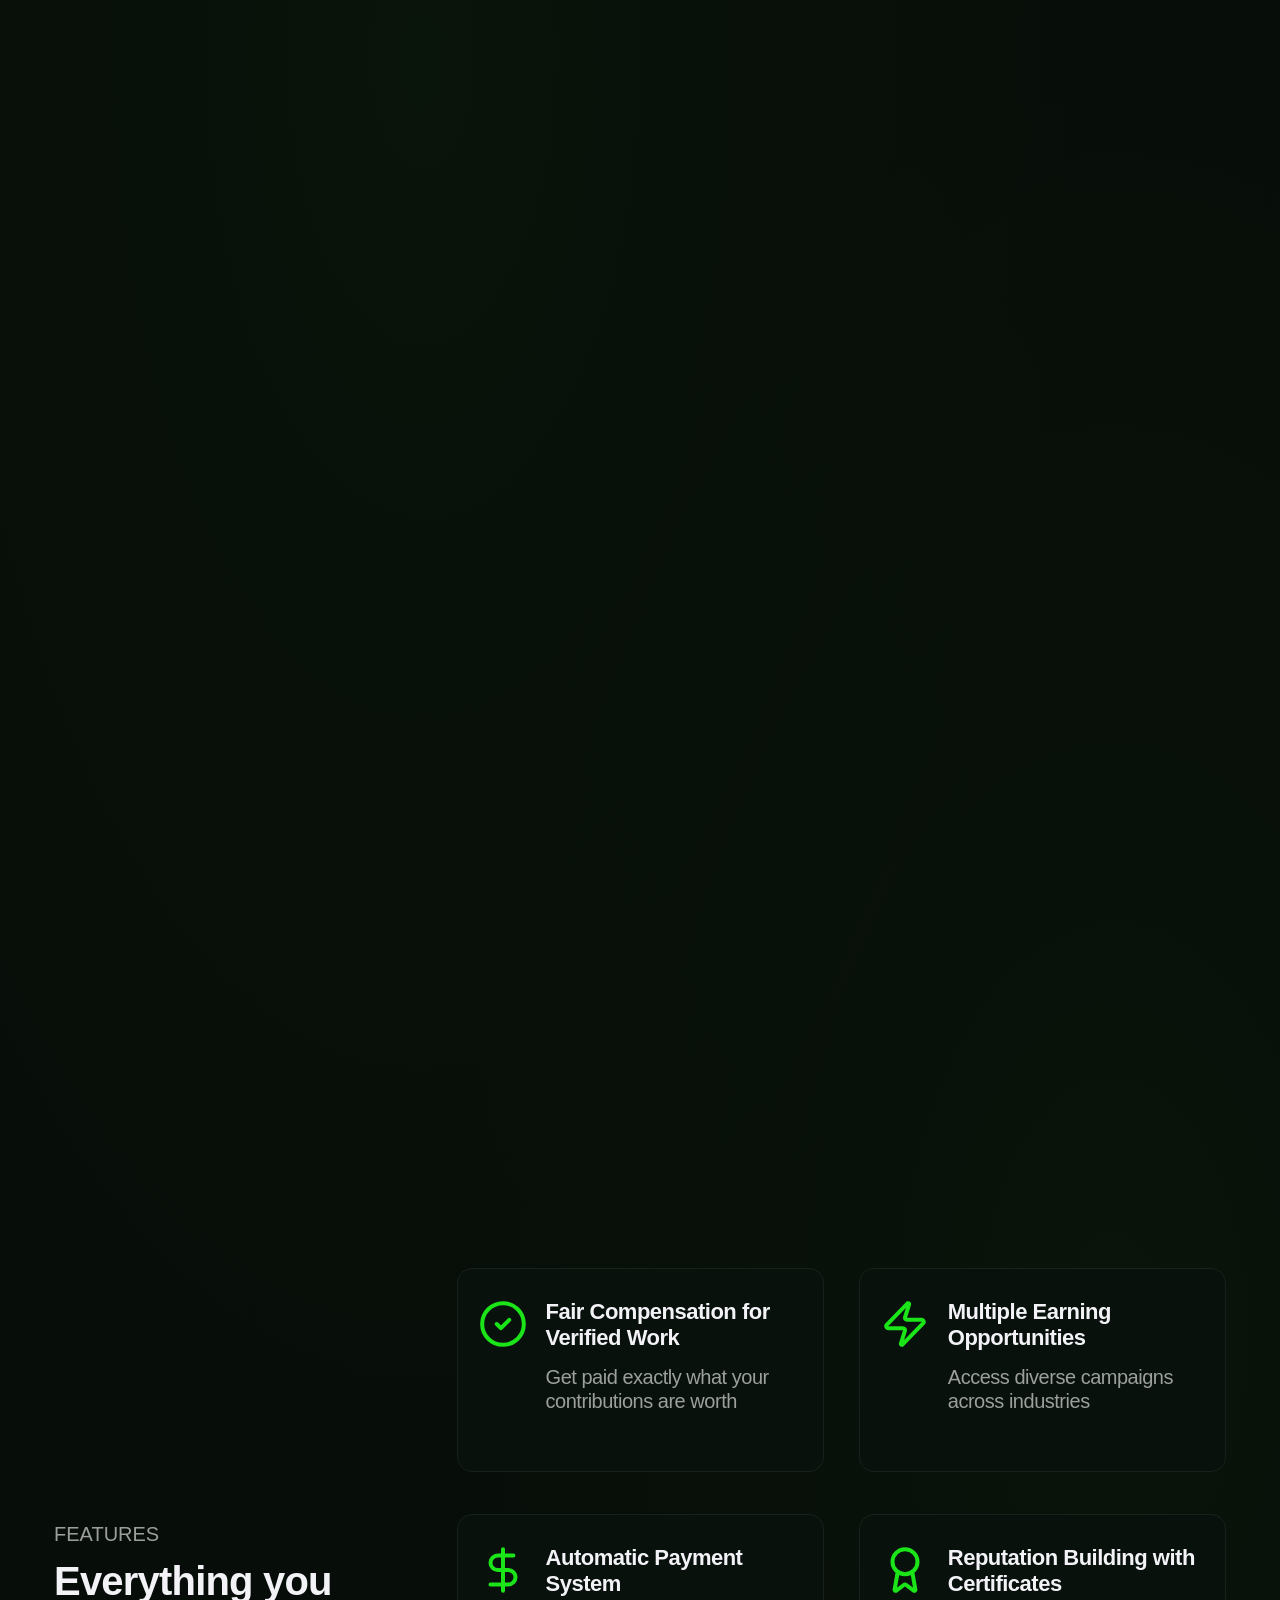
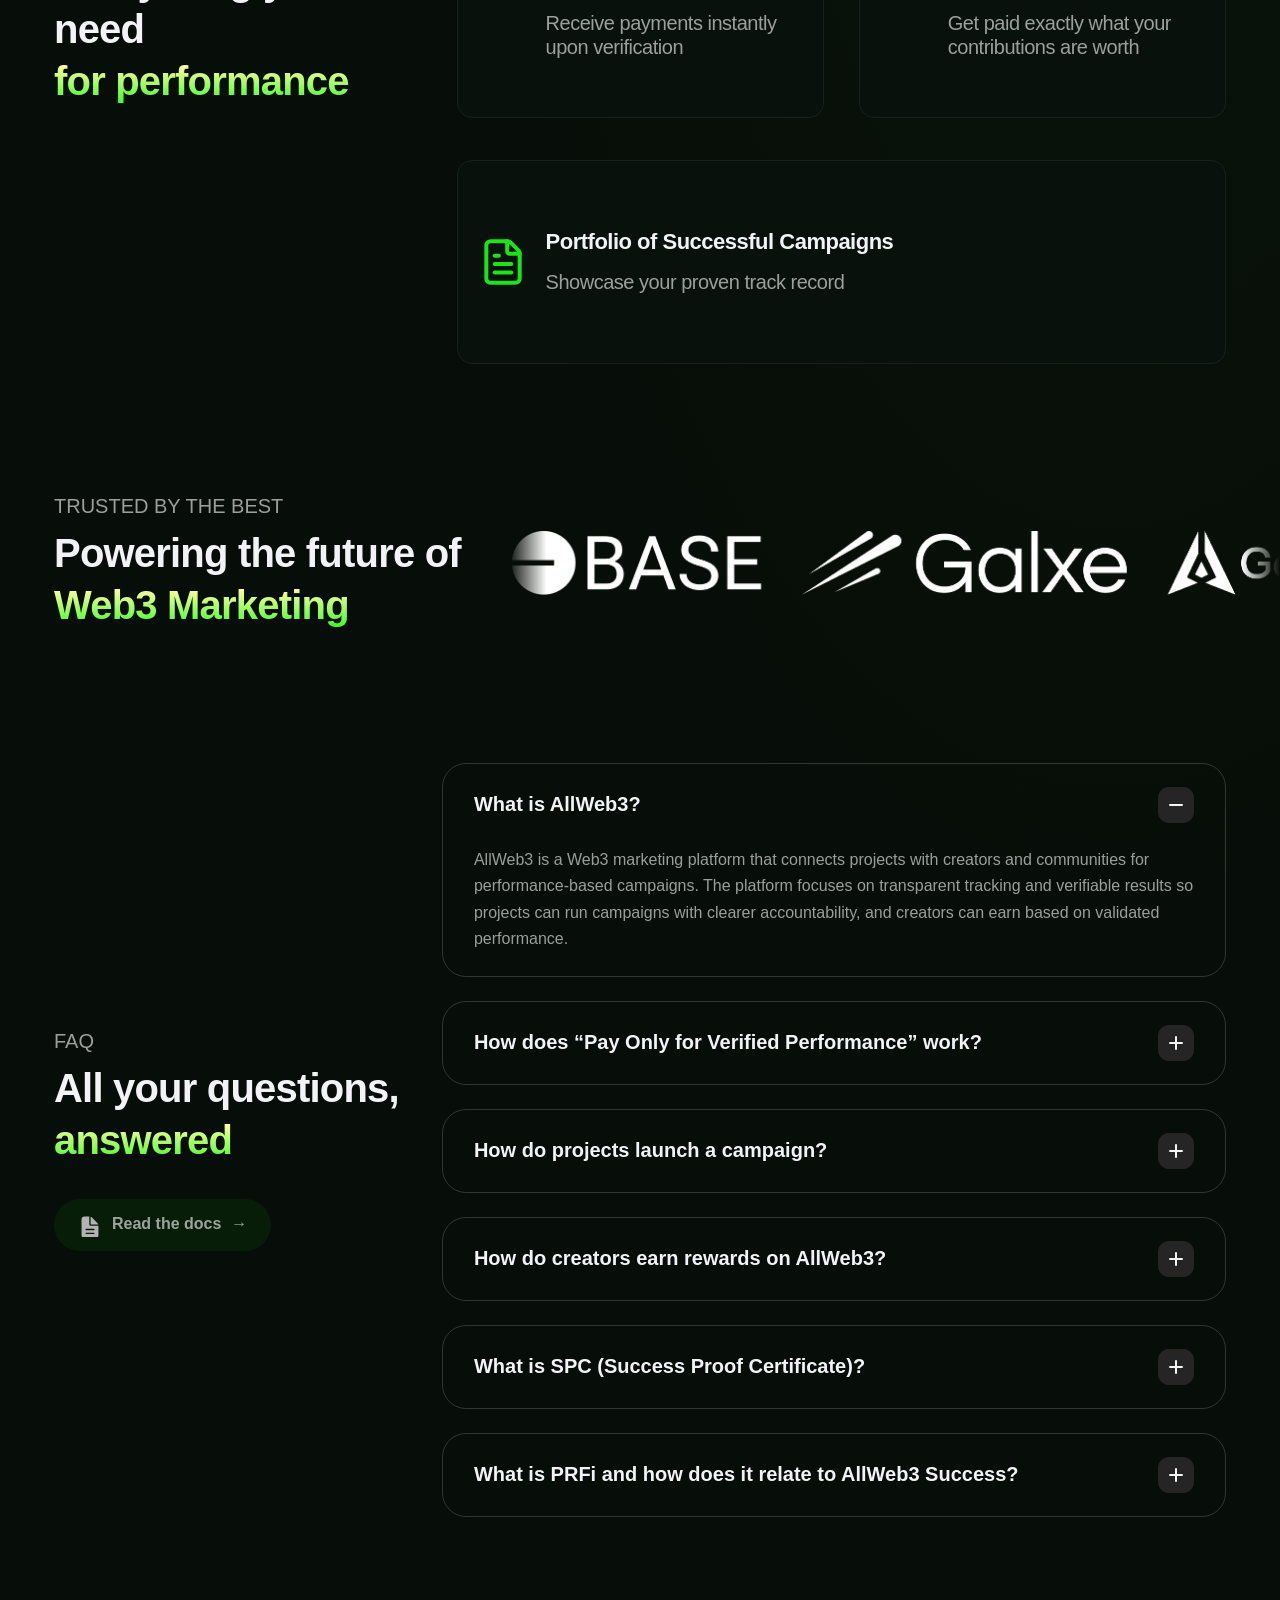
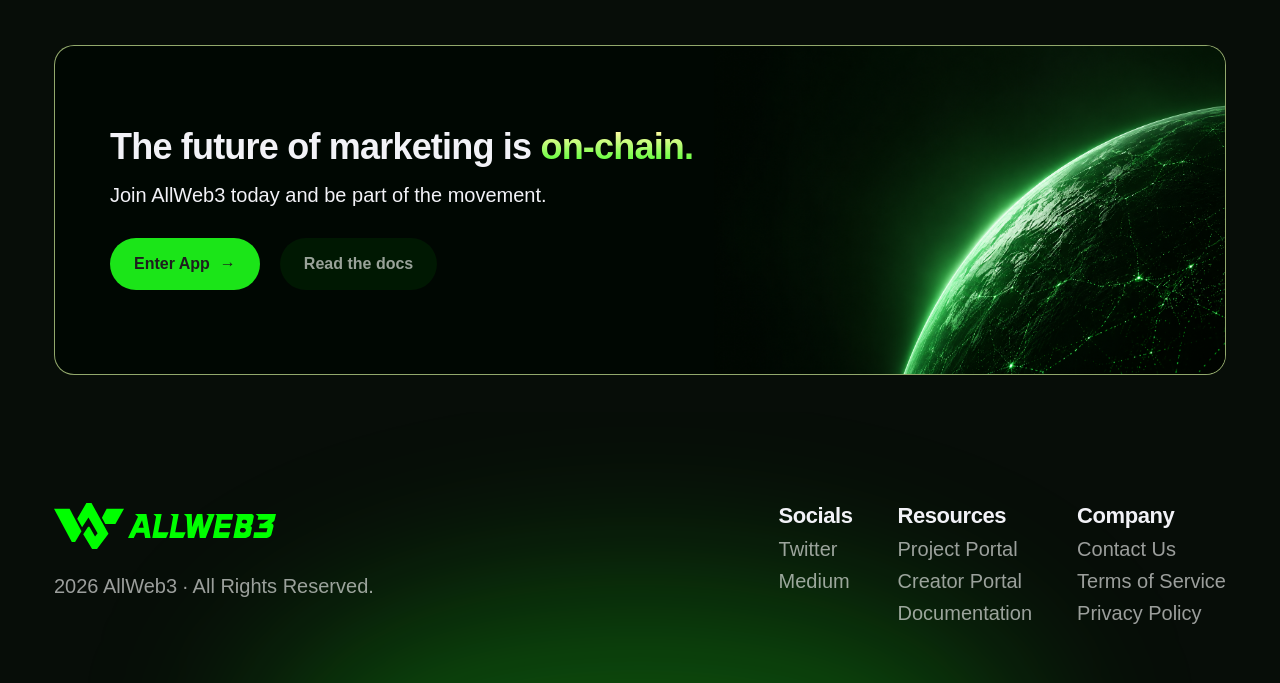
==== commit d13f92a1: "Updated the total layout" ====
--- a/index.html
+++ b/index.html
@@ -7,13 +7,14 @@
   <meta name="theme-color" content="#070d08">
   <title>AllWeb3 — The future of marketing is on-chain</title>
   <link rel="icon" href="assets/5b06e.svg" type="image/svg+xml">
-  <link rel="stylesheet" href="styles.css?v=8">
+  <link rel="stylesheet" href="styles.css?v=9">
   <script src="assets.js" defer></script>
   <script src="hero.js" defer></script>
   <script src="how.js?v=4" defer></script>
   <script src="app.js" defer></script>
-  <link rel="stylesheet" href="hero.css?v=1">
+  <link rel="stylesheet" href="hero.css?v=2">
   <link rel="stylesheet" href="how.css?v=4">
+  <link rel="stylesheet" href="layout.css?v=1">
 </head>
 <body>
   <a class="skip-link" href="#main">Skip to content</a>
@@ -56,10 +57,10 @@
         </div>
       </section>
 
-      <section class="banner rewards-banner" aria-labelledby="rewards-title">
+      <section class="rewards-banner full-width-banner" aria-labelledby="rewards-title"><div class="banner">
         <div class="banner-art"><img data-asset="banner" src="assets/f4a04.png" alt="" loading="eager"></div>
         <div class="banner-copy"><h2 id="rewards-title"><span data-copy="bannerTitle">Earn Rewards for</span><br><span class="gradient" data-copy="bannerAccent">Your Influence and Content</span></h2><p data-copy="bannerDescription">Turn your creativity and reach into verifiable earnings</p><a class="button primary role-cta" href="#" data-destination="role"><img data-asset="ctaIcon" src="assets/7d468.svg" alt=""><span data-copy="cta">Start Earning</span><img data-asset="ctaArrow" src="assets/c43cd.svg" alt=""></a></div>
-      </section>
+      </div></section>
 
       <section id="how-it-works" class="how-section" aria-labelledby="how-title">
         <div class="how-pin">
@@ -81,7 +82,7 @@
         <details><summary>What is PRFi and how does it relate to AllWeb3 Success?<span class="faq-icon" aria-hidden="true"></span></summary><p>Further details about PRFi and AllWeb3 Success will be available in the documentation.</p></details>
       </div></section>
 
-      <section class="banner closing-banner" aria-labelledby="closing-title"><div class="banner-art"><img data-asset="earth" src="assets/5f893.png" alt="" loading="eager"></div><div class="banner-copy"><h2 id="closing-title">The future of marketing is <span class="gradient">on-chain.</span></h2><p>Join AllWeb3 today and be part of the movement.</p><div class="button-row"><a class="button primary" href="#" data-destination="app">Enter App <span aria-hidden="true">→</span></a><a class="button secondary" href="#" data-destination="docs">Read the docs</a></div></div></section>
+      <section class="closing-banner full-width-banner" aria-labelledby="closing-title"><div class="banner"><div class="banner-art"><img data-asset="earth" src="assets/5f893.png" alt="" loading="eager"></div><div class="banner-copy"><h2 id="closing-title">The future of marketing is <span class="gradient">on-chain.</span></h2><p>Join AllWeb3 today and be part of the movement.</p><div class="button-row"><a class="button primary" href="#" data-destination="app">Enter App <span aria-hidden="true">→</span></a><a class="button secondary" href="#" data-destination="docs">Read the docs</a></div></div></div></section>
     </main>
     <footer class="footer"><div class="footer-brand"><a class="logo" href="#" aria-label="AllWeb3 home"><img class="logo-mark" data-asset="logoMark" src="assets/5b06e.svg" alt=""><img class="logo-word" data-asset="logoWord" src="assets/1ed05.svg" alt="AllWeb3"></a><p>2026 AllWeb3 · All Rights Reserved.</p></div><div class="footer-links"><div><h3>Socials</h3><a href="#" data-destination="twitter">Twitter</a><a href="#" data-destination="medium">Medium</a></div><div><h3>Resources</h3><a href="#" data-destination="brand">Project Portal</a><a href="#" data-destination="creator">Creator Portal</a><a href="#" data-destination="docs">Documentation</a></div><div><h3>Company</h3><a href="#" data-destination="contact">Contact Us</a><a href="#" data-destination="terms">Terms of Service</a><a href="#" data-destination="privacy">Privacy Policy</a></div></div></footer>
   </div>
--- a/styles.css
+++ b/styles.css
@@ -1,7 +1,7 @@
 @font-face{font-family:Inter;src:url('assets/inter-latin.woff2') format('woff2');font-style:normal;font-weight:100 900;font-display:swap}
 :root{color-scheme:dark;--bg:#070d08;--text:#f2f2f7;--muted:rgba(255,255,255,.6);--card:#08110c;--card-border:#18211c;--primary:#1be518;--button-text:#1e1e1e;--secondary:rgba(0,255,0,.065);--soft:#08130c;--accent-start:#fffba1;--accent-end:#00ff00;--outline:rgba(225,255,165,.65);--glow:rgba(49,134,49,.06);--faq-border:#303832;--faq-bg:transparent;--step-bg:#070807;--row:#161616;--row-border:#5e5e5e;--skeleton:#3c4848;--header-glass-bg:rgba(255,255,255,.1)}
 :root[data-theme=light]{color-scheme:light;--bg:#ebf7eb;--text:#1a1a1f;--muted:rgba(26,26,31,.6);--card:#f4f7f5;--card-border:#e2ebe5;--primary:#10b928;--button-text:#fff;--secondary:rgba(0,191,0,.1);--soft:rgba(255,255,255,.15);--accent-start:#339732;--accent-end:#00ff00;--outline:#b3db8b;--glow:rgba(61,198,61,.045);--faq-border:rgba(226,235,229,.4);--faq-bg:#f4f7f5;--step-bg:#f4f7f5;--row:#fbfbfb;--row-border:#d1d1d6;--skeleton:#f0f1f2;--header-glass-bg:rgba(255,255,255,.72)}
-*{box-sizing:border-box}html{scroll-behavior:smooth;scroll-padding-top:96px}body{margin:0;background:var(--bg);color:var(--text);font-family:Inter,Arial,sans-serif;-webkit-font-smoothing:antialiased}button,a{-webkit-tap-highlight-color:transparent}button{font:inherit;color:inherit;cursor:pointer}a{color:inherit;text-decoration:none}button,img{display:block}button{border:0}button:focus-visible,a:focus-visible,summary:focus-visible{outline:2px solid var(--primary);outline-offset:6px}h1,h2,h3,p,dl,dd{margin:0}button:disabled{cursor:default}.site-header{position:sticky;top:0;z-index:50;width:100%;transition:background .15s ease,padding .15s ease,backdrop-filter .15s ease,border-radius .15s ease}.site-header.is-scrolled{background:var(--header-glass-bg);backdrop-filter:blur(8px);-webkit-backdrop-filter:blur(8px);border-radius:0 0 24px 24px}.header-shell{max-width:1440px;margin:0 auto;padding:51px 54px 0;transition:padding .15s ease}.site-header.is-scrolled .header-shell{padding-top:16px;padding-bottom:16px}.page{max-width:1440px;margin:0 auto;padding:0 54px 58px;position:relative;background:radial-gradient(ellipse 45% 12% at 84% 12%,var(--glow),transparent),radial-gradient(ellipse 52% 20% at 33% 46%,var(--glow),transparent),radial-gradient(ellipse 52% 18% at 87% 64%,var(--glow),transparent)}.header{height:48px;display:flex;align-items:center;justify-content:space-between;gap:30px;position:relative}.logo{display:flex;align-items:center;gap:3.5px;flex:none;width:222px;height:46px}.logo-mark{width:70px;height:46px}.logo-word{width:148.5px;height:24.3px}.header nav{display:flex;align-items:center;gap:40px;font-size:16px;line-height:1.4}.header nav a:hover,.footer a:hover{color:var(--primary)}.header-actions{display:flex;align-items:center;gap:13px}.button{display:inline-flex;align-items:center;justify-content:center;gap:10px;padding:12px 24px;min-height:52px;border-radius:32px;font-size:16px;font-weight:600;line-height:1.4;white-space:nowrap;transition:background .2s,transform .2s}.button:hover{transform:translateY(-2px)}.button img{width:24px;height:24px;object-fit:contain;flex:none}.primary{background:var(--primary);color:var(--button-text)}.primary:hover{filter:brightness(1.08)}.secondary{background:var(--secondary);color:var(--muted)}.enter-app{min-height:48px;padding:12px 20px}.theme-switch{display:flex;align-items:center;gap:4px;padding:4px;background:var(--soft);border:1px solid var(--card-border);border-radius:999px;flex:none}.theme-option{display:inline-flex;align-items:center;justify-content:center;gap:6px;padding:6px 12px;border:1px solid transparent;border-radius:999px;background:transparent;color:var(--muted);font-size:13px;font-weight:600;line-height:1;white-space:nowrap;transition:background .2s,color .2s,border-color .2s,box-shadow .2s}.theme-option-icon{font-size:15px;line-height:1}.theme-option:hover:not([aria-pressed=true]){color:var(--text);background:var(--secondary)}.theme-option[aria-pressed=true]{background:var(--primary);color:var(--button-text);box-shadow:0 0 0 1px rgba(0,0,0,.06)}[data-theme=light] .theme-option[aria-pressed=true]{background:var(--primary);color:#fff;border-color:transparent}.menu-toggle{display:none}.hero{position:relative;margin-top:110px;min-height:519px}.hero-copy{position:relative;z-index:1;width:58%}.role-switch{display:flex;width:476px;max-width:100%;padding:7px 10px;gap:8px;background:var(--soft);border-radius:60px;height:73px}.role-switch button{flex:1;display:flex;align-items:center;justify-content:center;gap:10px;border:1px solid transparent;background:transparent;border-radius:32px;font-size:20px;font-weight:600;white-space:nowrap;padding:8px}.role-switch img{width:24px;height:24px}.role-switch [aria-pressed=true]{background:var(--primary);color:#1e1e1e}[data-theme=light] .role-switch [aria-pressed=true]{background:transparent;border-color:#84de8a;color:#1a1a1f}h1{font-size:60px;line-height:1.2;letter-spacing:-1.8px;margin-top:27px;font-weight:700}h1>span{display:block}.gradient{background:linear-gradient(180deg,var(--accent-start) 14.22%,var(--accent-end) 129.02%);color:transparent;background-clip:text;-webkit-background-clip:text}h1 .gradient{line-height:1.4;font-weight:600}.hero-description{font-size:20px;line-height:1.4;color:var(--muted);margin-top:27px;max-width:769px;min-height:56px}.button-row{display:flex;align-items:center;gap:20px;flex-wrap:wrap}.hero-buttons{margin-top:35px}.stats{display:grid;grid-template-columns:1fr 1fr 1.6fr;width:670px;max-width:100%;margin-top:35px;align-items:center}.stats>div{display:flex;flex-direction:column-reverse;text-align:center;gap:2px;position:relative}.stats>div+div:before{content:'';position:absolute;left:0;top:6px;height:42px;width:1px;background:var(--card-border)}.stats dt,.stats dd{font-size:20px;line-height:1.4}.stats dt{color:var(--muted)}.stats dd{font-weight:600}.hero-art{position:absolute;right:0;top:54px;width:46.5%;height:auto;aspect-ratio:var(--hero-ratio,619 / 457);overflow:hidden;pointer-events:none}.hero-art img{width:var(--hero-image-width,110.8%);height:100%;max-width:none;object-fit:fill}.banner{position:relative;min-height:330px;border:1px solid var(--outline);border-radius:20px;overflow:hidden;isolation:isolate}.rewards-banner{margin-top:155px;background:#08130c}.banner-copy{position:relative;z-index:1;padding:51px 57px;max-width:780px}h2{font-size:40px;line-height:1.2;letter-spacing:-.8px;font-weight:700}h2 .gradient{line-height:1.4}.banner-copy>p{font-size:20px;line-height:1.2;margin-top:11px;color:var(--text)}.banner-copy>.button{margin-top:31px}.banner-art{position:absolute;right:0;top:0;width:57.4%;height:100%;overflow:hidden;z-index:0}.banner-art img{width:111.79%;height:129.88%;position:absolute;left:-4.14%;top:-11.59%;object-fit:fill;max-width:none}[data-theme=light] .rewards-banner{background:#fefffe}[data-theme=light] .rewards-banner .banner-art img{width:100%;height:100%;left:0;top:0}.section-grid{display:grid;grid-template-columns:396px minmax(0,1fr);gap:62px;align-items:center}.section-heading .eyebrow{margin-bottom:11px}.eyebrow{font-size:20px;line-height:1.2;color:var(--muted);font-weight:400}.section-heading>.button{margin-top:31px}.how-section{margin-top:128px;grid-template-columns:344px minmax(0,1fr)}.how-section .section-heading{align-self:start;padding-top:80px}.carousel{position:relative;padding:0 104px 0 90px;min-width:0}.slide{height:408px;display:flex;flex-direction:column;border-radius:15px;background:var(--step-bg);overflow:hidden}.step-art{height:193px;flex-shrink:0;background:linear-gradient(#073707,#30772f);overflow:hidden;position:relative}[data-theme=light] .step-art{background:#cef0ce}.campaign-list{width:59%;margin:23px auto 0;display:flex;flex-direction:column;gap:10px}.campaign-row{display:flex;align-items:center;gap:23px;height:69px;padding:6px 23px;background:var(--row);border:1px solid var(--row-border);border-radius:10px;flex-shrink:0}.campaign-row>img{width:53px;height:53px;object-fit:contain}.campaign-row .row-arrow{width:20px;height:20px;margin-left:auto}.skeleton-lines{display:flex;flex-direction:column;gap:10px;flex:1}.skeleton-lines i{height:11px;background:var(--skeleton);border-radius:20px;display:block}.skeleton-lines i:last-child{width:78%;height:10px}.step-copy{padding:19px 35px;flex:1;border:2px solid var(--outline);border-top:0;border-radius:0 0 15px 15px}.step-copy .eyebrow{font-size:18px}.step-copy h3{font-size:25px;line-height:1.2;letter-spacing:-.5px;margin-top:11px}.step-copy>p:last-child{font-size:24px;line-height:1.2;color:var(--muted);letter-spacing:-.48px;margin-top:16px}.carousel-arrow{position:absolute;top:166px;width:54px;height:54px;border-radius:50%;display:grid;place-items:center;background:var(--secondary);border:1px solid var(--card-border)}.carousel-arrow img{width:40px;height:40px}.carousel-arrow:hover{background:var(--card-border)}.previous{left:0}.next{right:0}.step-count{text-align:center;font-size:20px;color:#8e8e93;line-height:24px;margin-top:19px}.step-symbol{position:absolute;inset:0;place-items:center}.step-symbol:not([hidden]){display:grid}.step-symbol img{width:90px;height:90px;filter:drop-shadow(0 0 22px #3f3)}.features-section{margin-top:83px}.features-grid{display:grid;grid-template-columns:repeat(2,minmax(0,1fr));gap:42px 35px}.feature-card{background:var(--card);border:1px solid var(--card-border);border-radius:15px;min-height:204px;display:flex;align-items:flex-start;gap:23px;padding:38px 25px}.feature-card>img{width:50px;height:50px;flex:none}.feature-card h3{font-size:25px;line-height:1.2;letter-spacing:-.5px;font-weight:700}.feature-card p{font-size:24px;line-height:1.2;letter-spacing:-.48px;color:var(--muted);margin-top:14px}.feature-card:last-child{grid-column:1/-1;align-items:center}.partners-section{margin-top:128px;display:grid;grid-template-columns:498px minmax(0,1fr);gap:16px;align-items:center;min-height:143px}.partner-window{overflow:hidden;margin-right:-54px}.partner-logos{display:flex;gap:43px;width:max-content;align-items:center}.partner-logos img{width:235px;height:64px;object-fit:contain}.faq-section{margin-top:128px;grid-template-columns:396px minmax(0,1fr);gap:45px;min-height:741px}.faq-list{display:flex;flex-direction:column;gap:24px}.faq-list details{border:1px solid var(--faq-border);border-radius:24px;background:var(--faq-bg);padding:23px 31px}.faq-list summary{display:flex;align-items:center;justify-content:space-between;gap:22px;list-style:none;font-size:20px;line-height:1.35;font-weight:600;cursor:pointer;min-height:36px}.faq-list summary::-webkit-details-marker{display:none}.faq-icon{position:relative;display:block;width:36px;height:36px;background:#252525;border-radius:11px;flex:none}.faq-icon:before,.faq-icon:after{content:'';position:absolute;background:#f4f4f4;border-radius:1px;top:17px;left:11px;width:14px;height:2px}.faq-icon:after{transform:rotate(90deg)}details[open] .faq-icon:after{display:none}.faq-list details>p{font-size:16px;line-height:1.66;margin-top:24px;color:var(--muted)}.closing-banner{margin-top:128px;background:#000702}.closing-banner .banner-copy{padding:76px 55px 70px;max-width:900px}.closing-banner h2{white-space:nowrap}.closing-banner .button-row{margin-top:31px}.closing-banner .banner-art{width:43.7%}.closing-banner .banner-art img{width:100%;height:100%;left:0;top:0}[data-theme=light] .closing-banner{background:#dbdedf}.footer{display:flex;justify-content:space-between;gap:50px;margin-top:128px;position:relative}.footer-brand>p{font-size:20px;line-height:1.2;color:var(--muted);margin-top:25px}.footer-links{display:flex;gap:45px}.footer-links>div{display:flex;flex-direction:column;align-items:flex-start;gap:8px}.footer-links h3{font-size:22px;line-height:1.2;letter-spacing:-.44px;font-weight:600;margin-bottom:0}.footer-links a{font-size:20px;line-height:1.2;color:var(--muted)}.skip-link{position:fixed;left:20px;top:-100px;z-index:20;background:var(--primary);color:#111;padding:15px;border-radius:8px}.skip-link:focus{top:20px}dialog{padding:38px;max-width:440px;width:calc(100% - 40px);border:1px solid var(--outline);border-radius:24px;background:var(--bg);color:var(--text)}dialog::backdrop{background:rgba(0,0,0,.65);backdrop-filter:blur(7px)}dialog h2{font-size:30px;margin:12px 0}dialog>p:not(.eyebrow){color:var(--muted);line-height:1.6;margin-bottom:25px}.dialog-close{position:absolute;right:15px;top:10px;background:none;font-size:30px;color:var(--muted)}.noscript{position:fixed;bottom:0;left:0;right:0;padding:20px;background:var(--card)}
+*{box-sizing:border-box}html{scroll-behavior:smooth;scroll-padding-top:96px}body{margin:0;background:radial-gradient(ellipse 45% 12% at 84% 12%,var(--glow),transparent),radial-gradient(ellipse 52% 20% at 33% 46%,var(--glow),transparent),radial-gradient(ellipse 52% 18% at 87% 64%,var(--glow),transparent),var(--bg);color:var(--text);font-family:Inter,Arial,sans-serif;-webkit-font-smoothing:antialiased}button,a{-webkit-tap-highlight-color:transparent}button{font:inherit;color:inherit;cursor:pointer}a{color:inherit;text-decoration:none}button,img{display:block}button{border:0}button:focus-visible,a:focus-visible,summary:focus-visible{outline:2px solid var(--primary);outline-offset:6px}h1,h2,h3,p,dl,dd{margin:0}button:disabled{cursor:default}.site-header{position:sticky;top:0;z-index:50;width:100%;transition:background .15s ease,padding .15s ease,backdrop-filter .15s ease,border-radius .15s ease}.site-header.is-scrolled{background:var(--header-glass-bg);backdrop-filter:blur(8px);-webkit-backdrop-filter:blur(8px);border-radius:0 0 24px 24px}.header-shell{max-width:1440px;margin:0 auto;padding:51px 54px 0;transition:padding .15s ease}.site-header.is-scrolled .header-shell{padding-top:16px;padding-bottom:16px}.page{max-width:1440px;margin:0 auto;padding:0 54px 58px;position:relative}.header{height:48px;display:flex;align-items:center;justify-content:space-between;gap:30px;position:relative}.logo{display:flex;align-items:center;gap:3.5px;flex:none;width:222px;height:46px}.logo-mark{width:70px;height:46px}.logo-word{width:148.5px;height:24.3px}.header nav{display:flex;align-items:center;gap:40px;font-size:16px;line-height:1.4}.header nav a:hover,.footer a:hover{color:var(--primary)}.header-actions{display:flex;align-items:center;gap:13px}.button{display:inline-flex;align-items:center;justify-content:center;gap:10px;padding:12px 24px;min-height:52px;border-radius:32px;font-size:16px;font-weight:600;line-height:1.4;white-space:nowrap;transition:background .2s,transform .2s}.button:hover{transform:translateY(-2px)}.button img{width:24px;height:24px;object-fit:contain;flex:none}.primary{background:var(--primary);color:var(--button-text)}.primary:hover{filter:brightness(1.08)}.secondary{background:var(--secondary);color:var(--muted)}.enter-app{min-height:48px;padding:12px 20px}.theme-switch{display:flex;align-items:center;gap:4px;padding:4px;background:var(--soft);border:1px solid var(--card-border);border-radius:999px;flex:none}.theme-option{display:inline-flex;align-items:center;justify-content:center;gap:6px;padding:6px 12px;border:1px solid transparent;border-radius:999px;background:transparent;color:var(--muted);font-size:13px;font-weight:600;line-height:1;white-space:nowrap;transition:background .2s,color .2s,border-color .2s,box-shadow .2s}.theme-option-icon{font-size:15px;line-height:1}.theme-option:hover:not([aria-pressed=true]){color:var(--text);background:var(--secondary)}.theme-option[aria-pressed=true]{background:var(--primary);color:var(--button-text);box-shadow:0 0 0 1px rgba(0,0,0,.06)}[data-theme=light] .theme-option[aria-pressed=true]{background:var(--primary);color:#fff;border-color:transparent}.menu-toggle{display:none}.hero{position:relative;margin-top:110px;min-height:519px}.hero-copy{position:relative;z-index:1;width:58%}.role-switch{display:flex;width:476px;max-width:100%;padding:7px 10px;gap:8px;background:var(--soft);border-radius:60px;height:73px}.role-switch button{flex:1;display:flex;align-items:center;justify-content:center;gap:10px;border:1px solid transparent;background:transparent;border-radius:32px;font-size:20px;font-weight:600;white-space:nowrap;padding:8px}.role-switch img{width:24px;height:24px}.role-switch [aria-pressed=true]{background:var(--primary);color:#1e1e1e}[data-theme=light] .role-switch [aria-pressed=true]{background:transparent;border-color:#84de8a;color:#1a1a1f}h1{font-size:60px;line-height:1.2;letter-spacing:-1.8px;margin-top:27px;font-weight:700}h1>span{display:block}.gradient{background:linear-gradient(180deg,var(--accent-start) 14.22%,var(--accent-end) 129.02%);color:transparent;background-clip:text;-webkit-background-clip:text}h1 .gradient{line-height:1.4;font-weight:600}.hero-description{font-size:20px;line-height:1.4;color:var(--muted);margin-top:27px;max-width:769px;min-height:56px}.button-row{display:flex;align-items:center;gap:20px;flex-wrap:wrap}.hero-buttons{margin-top:35px}.stats{display:grid;grid-template-columns:1fr 1fr 1.6fr;width:670px;max-width:100%;margin-top:35px;align-items:center}.stats>div{display:flex;flex-direction:column-reverse;text-align:center;gap:2px;position:relative}.stats>div+div:before{content:'';position:absolute;left:0;top:6px;height:42px;width:1px;background:var(--card-border)}.stats dt,.stats dd{font-size:20px;line-height:1.4}.stats dt{color:var(--muted)}.stats dd{font-weight:600}.hero-art{position:absolute;right:0;top:54px;width:46.5%;height:auto;aspect-ratio:var(--hero-ratio,619 / 457);overflow:hidden;pointer-events:none}.hero-art img{width:var(--hero-image-width,110.8%);height:100%;max-width:none;object-fit:fill}.banner{position:relative;min-height:330px;border:1px solid var(--outline);border-radius:20px;overflow:hidden;isolation:isolate}.rewards-banner{margin-top:155px}.rewards-banner>.banner{background:#08130c}.banner-copy{position:relative;z-index:1;padding:51px 57px;max-width:780px}h2{font-size:40px;line-height:1.2;letter-spacing:-.8px;font-weight:700}h2 .gradient{line-height:1.4}.banner-copy>p{font-size:20px;line-height:1.2;margin-top:11px;color:var(--text)}.banner-copy>.button{margin-top:31px}.banner-art{position:absolute;right:0;top:0;width:57.4%;height:100%;overflow:hidden;z-index:0}.banner-art img{width:111.79%;height:129.88%;position:absolute;left:-4.14%;top:-11.59%;object-fit:fill;max-width:none}[data-theme=light] .rewards-banner>.banner{background:#fefffe}[data-theme=light] .rewards-banner .banner-art img{width:100%;height:100%;left:0;top:0}.section-grid{display:grid;grid-template-columns:396px minmax(0,1fr);gap:62px;align-items:center}.section-heading .eyebrow{margin-bottom:11px}.eyebrow{font-size:20px;line-height:1.2;color:var(--muted);font-weight:400}.section-heading>.button{margin-top:31px}.how-section{margin-top:128px;grid-template-columns:344px minmax(0,1fr)}.how-section .section-heading{align-self:start;padding-top:80px}.carousel{position:relative;padding:0 104px 0 90px;min-width:0}.slide{height:408px;display:flex;flex-direction:column;border-radius:15px;background:var(--step-bg);overflow:hidden}.step-art{height:193px;flex-shrink:0;background:linear-gradient(#073707,#30772f);overflow:hidden;position:relative}[data-theme=light] .step-art{background:#cef0ce}.campaign-list{width:59%;margin:23px auto 0;display:flex;flex-direction:column;gap:10px}.campaign-row{display:flex;align-items:center;gap:23px;height:69px;padding:6px 23px;background:var(--row);border:1px solid var(--row-border);border-radius:10px;flex-shrink:0}.campaign-row>img{width:53px;height:53px;object-fit:contain}.campaign-row .row-arrow{width:20px;height:20px;margin-left:auto}.skeleton-lines{display:flex;flex-direction:column;gap:10px;flex:1}.skeleton-lines i{height:11px;background:var(--skeleton);border-radius:20px;display:block}.skeleton-lines i:last-child{width:78%;height:10px}.step-copy{padding:19px 35px;flex:1;border:2px solid var(--outline);border-top:0;border-radius:0 0 15px 15px}.step-copy .eyebrow{font-size:18px}.step-copy h3{font-size:25px;line-height:1.2;letter-spacing:-.5px;margin-top:11px}.step-copy>p:last-child{font-size:24px;line-height:1.2;color:var(--muted);letter-spacing:-.48px;margin-top:16px}.carousel-arrow{position:absolute;top:166px;width:54px;height:54px;border-radius:50%;display:grid;place-items:center;background:var(--secondary);border:1px solid var(--card-border)}.carousel-arrow img{width:40px;height:40px}.carousel-arrow:hover{background:var(--card-border)}.previous{left:0}.next{right:0}.step-count{text-align:center;font-size:20px;color:#8e8e93;line-height:24px;margin-top:19px}.step-symbol{position:absolute;inset:0;place-items:center}.step-symbol:not([hidden]){display:grid}.step-symbol img{width:90px;height:90px;filter:drop-shadow(0 0 22px #3f3)}.features-section{margin-top:83px}.features-grid{display:grid;grid-template-columns:repeat(2,minmax(0,1fr));gap:42px 35px}.feature-card{background:var(--card);border:1px solid var(--card-border);border-radius:15px;min-height:204px;display:flex;align-items:flex-start;gap:23px;padding:38px 25px}.feature-card>img{width:50px;height:50px;flex:none}.feature-card h3{font-size:25px;line-height:1.2;letter-spacing:-.5px;font-weight:700}.feature-card p{font-size:24px;line-height:1.2;letter-spacing:-.48px;color:var(--muted);margin-top:14px}.feature-card:last-child{grid-column:1/-1;align-items:center}.partners-section{margin-top:128px;display:grid;grid-template-columns:498px minmax(0,1fr);gap:16px;align-items:center;min-height:143px}.partner-window{overflow:hidden;margin-right:-54px}.partner-logos{display:flex;gap:43px;width:max-content;align-items:center}.partner-logos img{width:235px;height:64px;object-fit:contain}.faq-section{margin-top:128px;grid-template-columns:396px minmax(0,1fr);gap:45px;min-height:741px}.faq-list{display:flex;flex-direction:column;gap:24px}.faq-list details{border:1px solid var(--faq-border);border-radius:24px;background:var(--faq-bg);padding:23px 31px}.faq-list summary{display:flex;align-items:center;justify-content:space-between;gap:22px;list-style:none;font-size:20px;line-height:1.35;font-weight:600;cursor:pointer;min-height:36px}.faq-list summary::-webkit-details-marker{display:none}.faq-icon{position:relative;display:block;width:36px;height:36px;background:#252525;border-radius:11px;flex:none}.faq-icon:before,.faq-icon:after{content:'';position:absolute;background:#f4f4f4;border-radius:1px;top:17px;left:11px;width:14px;height:2px}.faq-icon:after{transform:rotate(90deg)}details[open] .faq-icon:after{display:none}.faq-list details>p{font-size:16px;line-height:1.66;margin-top:24px;color:var(--muted)}.closing-banner{margin-top:128px}.closing-banner>.banner{background:#000702}.closing-banner .banner-copy{padding:76px 55px 70px;max-width:900px}.closing-banner h2{white-space:nowrap}.closing-banner .button-row{margin-top:31px}.closing-banner .banner-art{width:43.7%}.closing-banner .banner-art img{width:100%;height:100%;left:0;top:0}[data-theme=light] .closing-banner>.banner{background:#dbdedf}.footer{display:flex;justify-content:space-between;gap:50px;margin-top:128px;position:relative}.footer-brand>p{font-size:20px;line-height:1.2;color:var(--muted);margin-top:25px}.footer-links{display:flex;gap:45px}.footer-links>div{display:flex;flex-direction:column;align-items:flex-start;gap:8px}.footer-links h3{font-size:22px;line-height:1.2;letter-spacing:-.44px;font-weight:600;margin-bottom:0}.footer-links a{font-size:20px;line-height:1.2;color:var(--muted)}.skip-link{position:fixed;left:20px;top:-100px;z-index:20;background:var(--primary);color:#111;padding:15px;border-radius:8px}.skip-link:focus{top:20px}dialog{padding:38px;max-width:440px;width:calc(100% - 40px);border:1px solid var(--outline);border-radius:24px;background:var(--bg);color:var(--text)}dialog::backdrop{background:rgba(0,0,0,.65);backdrop-filter:blur(7px)}dialog h2{font-size:30px;margin:12px 0}dialog>p:not(.eyebrow){color:var(--muted);line-height:1.6;margin-bottom:25px}.dialog-close{position:absolute;right:15px;top:10px;background:none;font-size:30px;color:var(--muted)}.noscript{position:fixed;bottom:0;left:0;right:0;padding:20px;background:var(--card)}
 @media(min-width:1101px) and (max-width:1399px){.hero-copy{width:57%}h1{font-size:clamp(46px,4.17vw,60px)}.section-grid{grid-template-columns:29.7% minmax(0,1fr);gap:4.65%}.how-section{grid-template-columns:25.8% minmax(0,1fr)}.carousel{padding-left:70px;padding-right:70px}.feature-card{gap:18px;padding:30px 20px}.feature-card h3{font-size:22px}.feature-card p{font-size:20px}.partners-section{grid-template-columns:37.4% minmax(0,1fr)}.faq-section{gap:3.4%}.closing-banner h2{font-size:36px}}
 @media(max-width:1100px){.header-shell{padding:30px 30px 0}.site-header.is-scrolled .header-shell{padding-top:14px;padding-bottom:14px}.page{padding:0 30px 45px}.header{gap:20px}.logo{width:180px;height:38px}.logo-mark{width:57px;height:38px}.logo-word{width:120px;height:20px}.header nav{gap:22px;font-size:14px}.header-actions{gap:8px}.enter-app{font-size:14px;padding:10px 16px}.hero{margin-top:80px;min-height:460px}.hero-copy{width:59%}.role-switch{width:400px;height:62px}.role-switch button{font-size:17px}h1{font-size:44px;letter-spacing:-1.3px}.hero-description{font-size:17px;max-width:520px}.hero-art{width:44%;height:auto;top:75px}.stats dt,.stats dd{font-size:16px}.button{font-size:14px;padding:10px 18px;min-height:46px}.button img{width:21px;height:21px}.rewards-banner{margin-top:90px}.banner-copy{padding:44px 35px}.banner{min-height:290px}h2{font-size:32px}.banner-copy>p{font-size:17px;max-width:480px}.section-grid{grid-template-columns:29% minmax(0,1fr);gap:35px}.how-section{margin-top:95px}.carousel{padding:0 55px}.carousel-arrow{width:40px;height:40px;top:157px}.carousel-arrow img{width:30px;height:30px}.slide{height:360px}.step-copy{padding:20px 25px}.step-copy h3{font-size:23px}.step-copy>p:last-child{font-size:19px}.step-art{height:165px}.campaign-list{width:80%}.campaign-row{height:60px;padding:6px 12px;gap:12px}.campaign-row>img{width:44px;height:44px}.features-section{margin-top:90px}.features-grid{gap:24px}.feature-card{min-height:195px;padding:25px 20px;gap:14px}.feature-card>img{width:34px;height:34px}.feature-card h3{font-size:20px}.feature-card p{font-size:18px}.eyebrow{font-size:16px}.partners-section{margin-top:95px;grid-template-columns:37% minmax(0,1fr);gap:25px}.partner-window{margin-right:-30px}.partner-logos{gap:32px}.partner-logos img{width:200px;height:55px}.faq-section{margin-top:95px;gap:32px;min-height:0}.faq-list{gap:18px}.faq-list details{padding:20px 24px}.faq-list summary{font-size:16px;gap:16px}.faq-list details>p{font-size:14px}.closing-banner{margin-top:95px}.closing-banner .banner-copy{padding:55px 35px}.closing-banner h2{font-size:30px;white-space:normal;max-width:640px}.footer{margin-top:95px;gap:25px}.footer-brand>p{font-size:15px}.footer-links{gap:24px}.footer-links h3{font-size:18px}.footer-links a{font-size:16px}}
 @media(max-width:760px){.header-shell{padding:24px 22px 0}.site-header.is-scrolled .header-shell{padding-top:12px;padding-bottom:12px}.page{padding:0 22px 32px}.header{height:40px;gap:10px;z-index:5}.logo{width:151px;height:32px;gap:2px}.logo-mark{width:47px;height:32px}.logo-word{width:101px;height:17px}.header nav{display:none;position:absolute;left:0;right:0;top:58px;border:1px solid var(--card-border);border-radius:20px;background:var(--bg);padding:24px;box-shadow:0 20px 40px #0003}.header nav.is-open{display:flex;flex-direction:column;align-items:stretch;gap:20px}.header nav a{padding:4px}.theme-switch{padding:3px;gap:3px}.theme-option{padding:5px 8px;font-size:12px}.theme-option-label{display:none}.theme-option-icon{font-size:16px}.enter-app{min-height:36px;padding:8px 12px;font-size:12px;gap:4px}.menu-toggle{display:flex;flex-direction:column;justify-content:center;gap:5px;width:30px;height:32px;padding:5px;background:transparent}.menu-toggle span{height:1px;width:20px;background:var(--text)}.header-actions{gap:6px}.hero{margin-top:55px;min-height:0;display:flex;flex-direction:column}.hero-copy{width:100%}.role-switch{width:100%;max-width:420px;height:58px;padding:6px;gap:5px}.role-switch button{font-size:16px;gap:8px}.role-switch img{width:21px;height:21px}h1{font-size:clamp(34px,6.5vw,48px);line-height:1.2;letter-spacing:-1.1px;margin-top:28px}.hero-description{font-size:16px;line-height:1.5;margin-top:18px;min-height:0;max-width:100%}.hero-buttons{margin-top:24px;gap:12px}.button{font-size:13px;padding:10px 16px;gap:8px}.button img{width:20px;height:20px}.stats{margin-top:30px;width:100%;grid-template-columns:1fr 1fr 1.5fr}.stats dt{font-size:12px}.stats dd{font-size:17px}.stats>div+div:before{height:32px;top:4px}.hero-art{position:relative;width:100%;max-width:520px;height:auto;aspect-ratio:var(--hero-ratio,619 / 457);top:auto;right:auto;margin:24px auto 0}.hero-art img{height:100%}.banner{min-height:340px;border-radius:17px}.rewards-banner{margin-top:55px}.banner-copy{padding:30px 26px;max-width:100%}h2{font-size:28px;letter-spacing:-.65px}.banner-copy>p{font-size:15px;max-width:310px;line-height:1.45}.banner-copy>.button{margin-top:24px}.banner-art{width:85%;height:70%;top:auto;bottom:0;opacity:.55}.banner-art:after{content:'';position:absolute;inset:0;background:linear-gradient(180deg,var(--bg),transparent 50%)}.rewards-banner .banner-art:after{background:linear-gradient(90deg,#08130c,transparent 65%)}[data-theme=light] .rewards-banner .banner-art:after{background:linear-gradient(90deg,#fefffe,transparent 65%)}.section-grid{grid-template-columns:1fr;gap:32px}.how-section{margin-top:72px}.how-section .section-heading{padding-top:0}.how-section .section-heading h2 br{display:none}.section-heading>.button{margin-top:22px}.carousel{padding:0 39px;max-width:650px;width:100%;margin:auto}.carousel-arrow{width:31px;height:31px;top:144px}.carousel-arrow img{width:24px;height:24px}.slide{height:330px}.step-art{height:155px}.campaign-list{width:85%;margin-top:20px;gap:9px}.campaign-row{height:54px;gap:12px;padding:7px 10px}.campaign-row>img{width:37px;height:37px}.campaign-row .row-arrow{width:17px;height:17px}.skeleton-lines{gap:7px}.skeleton-lines i{height:8px}.skeleton-lines i:last-child{height:7px}.step-copy{padding:20px}.step-copy .eyebrow{font-size:13px}.step-copy h3{font-size:20px;margin-top:9px}.step-copy>p:last-child{font-size:16px;line-height:1.4;margin-top:12px}.step-count{font-size:16px;margin-top:14px}.features-section{margin-top:72px}.features-grid{gap:16px}.feature-card{padding:24px 20px;min-height:190px;flex-direction:column;gap:15px}.feature-card h3{font-size:18px;letter-spacing:-.3px}.feature-card p{font-size:15px;line-height:1.4;letter-spacing:0;margin-top:10px}.feature-card:last-child{flex-direction:row;min-height:135px;gap:20px}.partners-section{margin-top:72px;display:flex;flex-direction:column;align-items:stretch;gap:30px}.partner-window{margin-right:-22px}.partner-logos{gap:30px}.partner-logos img{width:180px;height:49px}.faq-section{margin-top:72px;gap:32px}.faq-list{gap:14px}.faq-list details{padding:19px 20px;border-radius:20px}.faq-list summary{font-size:15px;line-height:1.45;gap:15px}.faq-icon{width:30px;height:30px;border-radius:9px}.faq-icon:before,.faq-icon:after{left:8px;top:14px}.faq-list details>p{font-size:14px;line-height:1.7;margin-top:18px}.closing-banner{margin-top:72px;min-height:330px}.closing-banner .banner-copy{padding:35px 26px}.closing-banner h2{font-size:28px;max-width:360px}.closing-banner .banner-art{width:100%;height:90%;opacity:.6}.closing-banner .button-row{gap:12px;margin-top:24px}.footer{margin-top:72px;flex-direction:column;gap:36px}.footer-brand>p{font-size:13px;margin-top:18px}.footer-links{justify-content:space-between;gap:20px}.footer-links h3{font-size:16px}.footer-links a{font-size:13px;line-height:1.4}.footer-links>div{gap:10px}}
--- a/hero.css
+++ b/hero.css
@@ -1,5 +1,5 @@
 /* Hero layout and artwork follow the Figma hero and six individual cards. */
-.hero.hero-swipe{margin:0 -54px;padding:70px 100px 38px;min-height:0;isolation:isolate;background:radial-gradient(ellipse at 32% 36%,#00ff0010,transparent 52%),radial-gradient(ellipse at 85% 62%,#00ff0016,transparent 50%)}
+.hero.hero-swipe{margin:0 -54px;padding:70px 100px 38px;min-height:0;isolation:isolate}
 .hero-swipe .role-switch{width:max-content;height:auto;max-width:100%;margin:0 auto;padding:4px;gap:0;border:1px solid #ffffff33;background:#ffffff1a}
 .hero-swipe .role-switch button{font-size:14px;font-weight:500;gap:8px;padding:10px 20px;line-height:20px;min-height:40px;color:var(--text)}
 .hero-swipe .role-switch [aria-pressed=true]{background:#fff;color:#040804;border-color:transparent}
--- a/layout.css
+++ b/layout.css
@@ -0,0 +1,28 @@
+/* Full-width transparent sections over the shared body background.
+   Section padding preserves the original 1332px content area. */
+.page{max-width:none;padding:0 0 58px;--section-gutter:max(54px,calc((100% - 1332px)/2))}
+#main>section{padding-left:var(--section-gutter);padding-right:var(--section-gutter)}
+#main>.hero.hero-swipe{margin-left:0;margin-right:0;padding-left:max(100px,calc((100% - 1240px)/2));padding-right:max(100px,calc((100% - 1240px)/2))}
+/* Keep the banner artwork and border inside the same content bounds. */
+.full-width-banner>.banner{width:100%}
+.footer{width:100%;max-width:1440px;margin-left:auto;margin-right:auto;padding-left:54px;padding-right:54px}
+/* Preserve the footer glow's size while the page expands on wide screens. */
+.page::after{width:min(87.916667%,1266px)}
+@media(max-width:1100px){
+  .page{--section-gutter:30px;padding-bottom:45px}
+  #main>.hero.hero-swipe{padding-left:30px;padding-right:30px}
+  .footer{padding-left:30px;padding-right:30px}
+}
+@media(max-width:760px){
+  .page{--section-gutter:22px;padding-bottom:32px}
+  #main>.hero.hero-swipe{padding-left:22px;padding-right:22px}
+  .footer{padding-left:22px;padding-right:22px}
+}
+@media(max-width:380px){
+  .page{--section-gutter:16px}
+  #main>.hero.hero-swipe,.footer{padding-left:16px;padding-right:16px}
+}
+@media(max-width:760px){.closing-banner>.banner{min-height:330px}}
+@media(min-width:1101px) and (max-width:1300px){
+  #main>.hero.hero-swipe{padding-left:54px;padding-right:54px}
+}
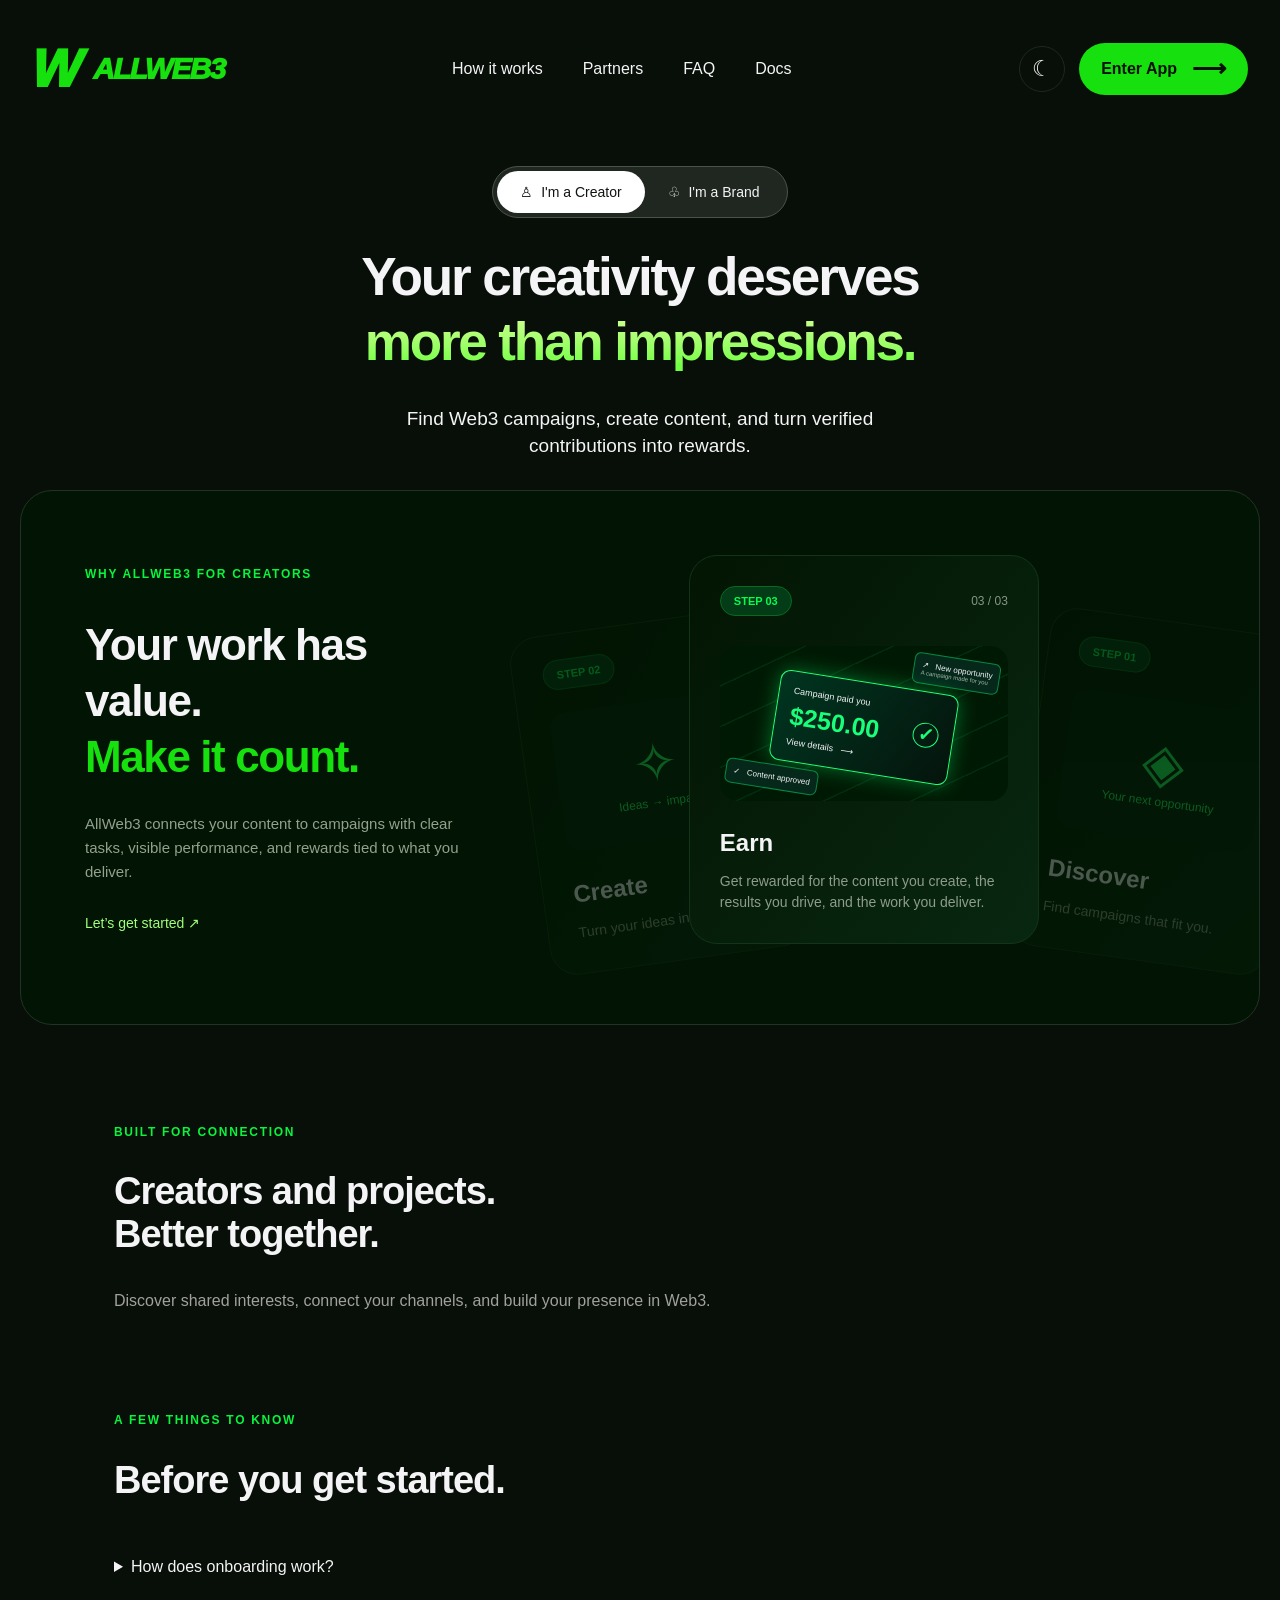
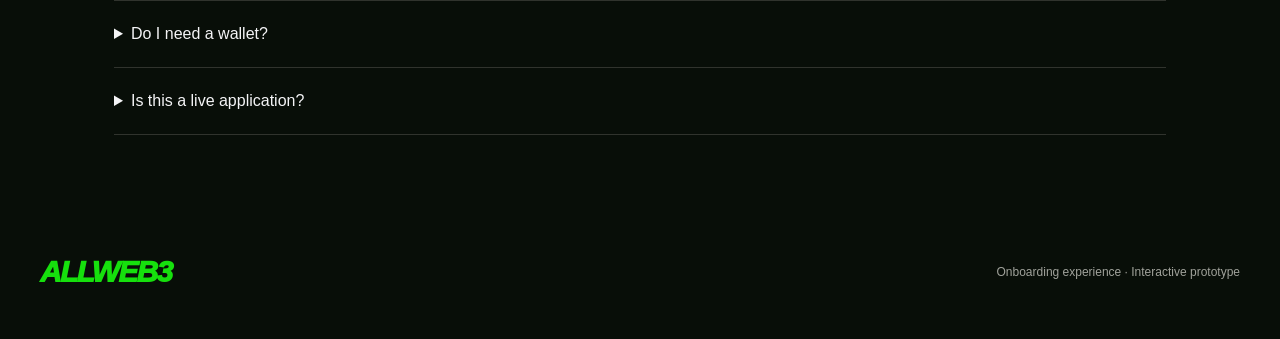
==== commit e04d8952: "Updated as Onboarding" ====
--- a/index.html
+++ b/index.html
@@ -1,92 +1 @@
-<!doctype html>
-<html lang="en" data-theme="dark">
-<head>
-  <meta charset="utf-8">
-  <meta name="viewport" content="width=device-width, initial-scale=1">
-  <meta name="description" content="AllWeb3 connects creators and brands through transparent, performance-based onchain marketing.">
-  <meta name="theme-color" content="#070d08">
-  <title>AllWeb3 — The future of marketing is on-chain</title>
-  <link rel="icon" href="assets/5b06e.svg" type="image/svg+xml">
-  <link rel="stylesheet" href="styles.css?v=9">
-  <script src="assets.js" defer></script>
-  <script src="hero.js" defer></script>
-  <script src="how.js?v=4" defer></script>
-  <script src="app.js" defer></script>
-  <link rel="stylesheet" href="hero.css?v=2">
-  <link rel="stylesheet" href="how.css?v=4">
-  <link rel="stylesheet" href="layout.css?v=1">
-</head>
-<body>
-  <a class="skip-link" href="#main">Skip to content</a>
-  <header class="site-header">
-    <div class="header-shell">
-      <div class="header">
-        <a class="logo" href="#" aria-label="AllWeb3 home"><img class="logo-mark" data-asset="logoMark" src="assets/5b06e.svg" alt=""><img class="logo-word" data-asset="logoWord" src="assets/1ed05.svg" alt="AllWeb3"></a>
-        <nav aria-label="Main navigation"><a href="#how-it-works">How it works</a><a href="#partners">Partners</a><a href="#faq">FAQ</a><a href="#" data-destination="docs">Docs</a></nav>
-        <div class="header-actions"><div class="theme-switch" role="group" aria-label="Color theme"><button type="button" class="theme-option" data-theme-choice="dark" aria-pressed="true"><span class="theme-option-icon" aria-hidden="true">☾</span><span class="theme-option-label">Dark</span></button><button type="button" class="theme-option" data-theme-choice="light" aria-pressed="false"><span class="theme-option-icon" aria-hidden="true">☼</span><span class="theme-option-label">Light</span></button></div><a class="button primary enter-app" href="#" data-destination="app">Enter App <span aria-hidden="true">→</span></a><button class="menu-toggle" type="button" aria-label="Open navigation" aria-expanded="false"><span></span><span></span></button></div>
-      </div>
-    </div>
-  </header>
-  <div class="page">
-    <main id="main">
-      <section class="hero hero-swipe" aria-labelledby="hero-title">
-        <div class="role-switch" role="group" aria-label="Choose your role">
-          <button type="button" data-role="creator" aria-pressed="true"><svg viewBox="0 0 24 24" aria-hidden="true"><circle cx="12" cy="7" r="4"/><path d="M5 21v-3a7 7 0 0 1 14 0v3"/></svg>I'm a Creator</button>
-          <button type="button" data-role="brand" aria-pressed="false"><svg viewBox="0 0 24 24" aria-hidden="true"><rect x="3" y="7" width="18" height="14" rx="2"/><path d="M8 7V3h8v4M8 7v14M16 7v14"/></svg>I'm a Brand</button>
-        </div>
-        <div class="hero-intro">
-          <h1 id="hero-title"><span data-hero-copy="title">Your creativity deserves</span><span class="gradient" data-hero-copy="accent">more than impressions.</span></h1>
-          <p class="hero-description" data-hero-copy="description">Find Web3 campaigns, create content, and turn verified contributions into rewards.</p>
-        </div>
-        <div class="hero-feature">
-          <div class="hero-feature-copy">
-            <p class="hero-kicker" data-hero-copy="kicker">Why AllWeb3 for Creators</p>
-            <h2><b data-hero-copy="heading">Your work has value.</b><span data-hero-copy="highlight">Make it count.</span></h2>
-            <p class="hero-feature-description" data-hero-copy="body">AllWeb3 connects your content to campaigns with clear tasks, visible performance, and rewards tied to what you deliver.</p>
-            <a class="button primary" href="#" data-destination="role"><span data-hero-copy="cta">Explore Campaigns</span><span aria-hidden="true">→</span></a>
-          </div>
-          <div class="hero-visual" role="region" aria-roledescription="carousel" aria-label="AllWeb3 campaign steps">
-            <div class="hero-stage" tabindex="0" aria-label="Campaign cards. Use left and right arrow keys to change the card."></div>
-            <div class="hero-controls" role="group" aria-label="Card controls">
-              <button class="hero-dot" type="button" aria-label="Show Discover card" aria-pressed="true"></button>
-              <button class="hero-dot" type="button" aria-label="Show Create card" aria-pressed="false"></button>
-              <button class="hero-dot" type="button" aria-label="Show Earn card" aria-pressed="false"></button>
-              <button class="hero-pause" type="button" aria-label="Pause card animation" aria-pressed="false">Ⅱ</button>
-            </div>
-          </div>
-        </div>
-      </section>
-
-      <section class="rewards-banner full-width-banner" aria-labelledby="rewards-title"><div class="banner">
-        <div class="banner-art"><img data-asset="banner" src="assets/f4a04.png" alt="" loading="eager"></div>
-        <div class="banner-copy"><h2 id="rewards-title"><span data-copy="bannerTitle">Earn Rewards for</span><br><span class="gradient" data-copy="bannerAccent">Your Influence and Content</span></h2><p data-copy="bannerDescription">Turn your creativity and reach into verifiable earnings</p><a class="button primary role-cta" href="#" data-destination="role"><img data-asset="ctaIcon" src="assets/7d468.svg" alt=""><span data-copy="cta">Start Earning</span><img data-asset="ctaArrow" src="assets/c43cd.svg" alt=""></a></div>
-      </div></section>
-
-      <section id="how-it-works" class="how-section" aria-labelledby="how-title">
-        <div class="how-pin">
-        <div class="section-heading"><p class="eyebrow">HOW IT WORKS</p><h2 id="how-title"><span data-copy="howTitle">Start earning</span><br>in <span class="gradient">four steps</span></h2><a class="button primary role-cta" href="#" data-destination="role"><img data-asset="ctaIcon" src="assets/7d468.svg" alt=""><span data-copy="cta">Start Earning</span><img data-asset="ctaArrow" src="assets/c43cd.svg" alt=""></a></div>
-        <div class="how-viewport"><div class="how-track"></div></div>
-        </div>
-      </section>
-
-      <section class="features-section section-grid" aria-labelledby="features-title"><div class="section-heading"><p class="eyebrow">FEATURES</p><h2 id="features-title">Everything you need<br><span class="gradient">for performance</span></h2></div><div class="features-grid" id="features-grid"></div></section>
-
-      <section id="partners" class="partners-section" aria-labelledby="partners-title"><div class="section-heading"><p class="eyebrow">TRUSTED BY THE BEST</p><h2 id="partners-title">Powering the future of<br><span class="gradient">Web3 Marketing</span></h2></div><div class="partner-window" tabindex="0" role="region" aria-label="Partner logos. Hover or focus to pause scrolling."><div class="partner-logos"><div class="partner-logo-group"><img data-asset="partner" src="assets/partners-dark.png" alt="Base, Galxe, GenLayer, AWS, Google" loading="eager" width="1314" height="64"></div><div class="partner-logo-group" aria-hidden="true"><img data-asset="partner" src="assets/partners-dark.png" alt="" loading="eager" width="1314" height="64"></div></div></div></section>
-
-      <section id="faq" class="faq-section section-grid" aria-labelledby="faq-title"><div class="section-heading"><p class="eyebrow">FAQ</p><h2 id="faq-title">All your questions,<br><span class="gradient">answered</span></h2><a class="button secondary" href="#" data-destination="docs"><img data-asset="docIcon" src="assets/22641.svg" alt="">Read the docs <span aria-hidden="true">→</span></a></div><div class="faq-list">
-        <details open><summary>What is AllWeb3?<span class="faq-icon" aria-hidden="true"></span></summary><p>AllWeb3 is a Web3 marketing platform that connects projects with creators and communities for performance-based campaigns. The platform focuses on transparent tracking and verifiable results so projects can run campaigns with clearer accountability, and creators can earn based on validated performance.</p></details>
-        <details><summary>How does “Pay Only for Verified Performance” work?<span class="faq-icon" aria-hidden="true"></span></summary><p>Campaign results are verified onchain, and engagement is evaluated with AI scoring. Brands pay for validated performance, with transparent tracking of campaign results.</p></details>
-        <details><summary>How do projects launch a campaign?<span class="faq-icon" aria-hidden="true"></span></summary><p>Choose “I'm a Brand” and select “Launch Campaign” to get started. Set your campaign goals, define the rewards, and connect with creators who match your project.</p></details>
-        <details><summary>How do creators earn rewards on AllWeb3?<span class="faq-icon" aria-hidden="true"></span></summary><p>Browse campaigns that match your audience, create and share content, and earn rewards based on verified contributions.</p></details>
-        <details><summary>What is SPC (Success Proof Certificate)?<span class="faq-icon" aria-hidden="true"></span></summary><p>An SPC is a Success Proof Certificate. It represents verified results and helps creators build a record of their campaign performance.</p></details>
-        <details><summary>What is PRFi and how does it relate to AllWeb3 Success?<span class="faq-icon" aria-hidden="true"></span></summary><p>Further details about PRFi and AllWeb3 Success will be available in the documentation.</p></details>
-      </div></section>
-
-      <section class="closing-banner full-width-banner" aria-labelledby="closing-title"><div class="banner"><div class="banner-art"><img data-asset="earth" src="assets/5f893.png" alt="" loading="eager"></div><div class="banner-copy"><h2 id="closing-title">The future of marketing is <span class="gradient">on-chain.</span></h2><p>Join AllWeb3 today and be part of the movement.</p><div class="button-row"><a class="button primary" href="#" data-destination="app">Enter App <span aria-hidden="true">→</span></a><a class="button secondary" href="#" data-destination="docs">Read the docs</a></div></div></div></section>
-    </main>
-    <footer class="footer"><div class="footer-brand"><a class="logo" href="#" aria-label="AllWeb3 home"><img class="logo-mark" data-asset="logoMark" src="assets/5b06e.svg" alt=""><img class="logo-word" data-asset="logoWord" src="assets/1ed05.svg" alt="AllWeb3"></a><p>2026 AllWeb3 · All Rights Reserved.</p></div><div class="footer-links"><div><h3>Socials</h3><a href="#" data-destination="twitter">Twitter</a><a href="#" data-destination="medium">Medium</a></div><div><h3>Resources</h3><a href="#" data-destination="brand">Project Portal</a><a href="#" data-destination="creator">Creator Portal</a><a href="#" data-destination="docs">Documentation</a></div><div><h3>Company</h3><a href="#" data-destination="contact">Contact Us</a><a href="#" data-destination="terms">Terms of Service</a><a href="#" data-destination="privacy">Privacy Policy</a></div></div></footer>
-  </div>
-  <dialog id="link-dialog" aria-labelledby="dialog-title"><button class="dialog-close" aria-label="Close dialog">×</button><p class="eyebrow">ALLWEB3</p><h2 id="dialog-title">Coming soon</h2><p id="dialog-description">This destination will be available soon.</p><button class="button primary dialog-dismiss">Got it</button></dialog>
-  <noscript><p class="noscript">Please enable JavaScript to switch between Creator and Brand views and change the theme.</p></noscript>
-</body>
-</html>
+<!doctype html><html lang="en"><head><meta charset="UTF-8"><meta name="viewport" content="width=device-width,initial-scale=1"><title>AllWeb3 — Your work has value</title><link rel="stylesheet" href="styles.css"></head><body class="landing"><header class="site-header"><a class="logo" href="index.html" aria-label="AllWeb3 home"><span class="mark">W</span> ALLWEB3</a><nav><a href="#how">How it works</a><a href="#partners">Partners</a><a href="#faq">FAQ</a><button data-info="docs">Docs</button></nav><div class="header-actions"><button class="theme" aria-label="Toggle light theme">☾</button><a class="primary enter" href="creator-onboarding.html">Enter App <span>⟶</span></a></div></header><main><section class="hero"><div class="segmented" aria-label="Choose your role"><button data-role="creator" aria-pressed="true">♙ &nbsp;I'm a Creator</button><button data-role="project" aria-pressed="false">♧ &nbsp;I'm a Brand</button></div><h1 id="headline">Your creativity deserves<br><span>more than impressions.</span></h1><p id="hero-copy">Find Web3 campaigns, create content, and turn verified<br>contributions into rewards.</p></section><section id="how" class="feature"><div class="feature-copy"><p class="eyebrow" id="why">WHY ALLWEB3 FOR CREATORS</p><h2 id="feature-title">Your work has<br>value.<br><em>Make it count.</em></h2><p id="feature-text">AllWeb3 connects your content to campaigns with clear tasks, visible performance, and rewards tied to what you deliver.</p><a class="text-link enter" href="creator-onboarding.html">Let’s get started ↗</a></div><div class="card-scene"><article class="showcase rear left"><span class="step-tag">STEP 02</span><div class="mini-art">✧<small>Ideas → impact</small></div><h3>Create</h3><p>Turn your ideas into content.</p></article><article class="showcase front"><div class="card-top"><span class="step-tag">STEP 03</span><small>03 / 03</small></div><div class="reward-art"><div class="notification">↗ &nbsp; New opportunity <small>A campaign made for you</small></div><div class="reward"><small>Campaign paid you</small><strong>$250.00 <span>✓</span></strong><small>View details &nbsp; ⟶</small></div><div class="notification bottom">✓ &nbsp; Content approved</div></div><h3 id="showcase-title">Earn</h3><p id="showcase-copy">Get rewarded for the content you create, the results you drive, and the work you deliver.</p></article><article class="showcase rear right"><span class="step-tag">STEP 01</span><div class="mini-art">◈<small>Your next opportunity</small></div><h3>Discover</h3><p>Find campaigns that fit you.</p></article></div></section><section class="below" id="partners"><p class="eyebrow">BUILT FOR CONNECTION</p><h2>Creators and projects.<br>Better together.</h2><p>Discover shared interests, connect your channels, and build your presence in Web3.</p></section><section class="below" id="faq"><p class="eyebrow">A FEW THINGS TO KNOW</p><h2>Before you get started.</h2><details><summary>How does onboarding work?</summary><p>Sign up, choose your account type, verify a social channel, set up your profile, and select your preferences.</p></details><details><summary>Do I need a wallet?</summary><p>No. This prototype lets you continue with email or a mock Google account.</p></details><details><summary>Is this a live application?</summary><p>This is an interactive demo. Verification is simulated and no account is created.</p></details></section></main><footer class="landing-footer"><span class="logo">ALLWEB3</span><span>Onboarding experience · Interactive prototype</span></footer><dialog id="modal"></dialog><script src="app.js"></script></body></html>
--- a/styles.css
+++ b/styles.css
@@ -1,51 +1,3 @@
-@font-face{font-family:Inter;src:url('assets/inter-latin.woff2') format('woff2');font-style:normal;font-weight:100 900;font-display:swap}
-:root{color-scheme:dark;--bg:#070d08;--text:#f2f2f7;--muted:rgba(255,255,255,.6);--card:#08110c;--card-border:#18211c;--primary:#1be518;--button-text:#1e1e1e;--secondary:rgba(0,255,0,.065);--soft:#08130c;--accent-start:#fffba1;--accent-end:#00ff00;--outline:rgba(225,255,165,.65);--glow:rgba(49,134,49,.06);--faq-border:#303832;--faq-bg:transparent;--step-bg:#070807;--row:#161616;--row-border:#5e5e5e;--skeleton:#3c4848;--header-glass-bg:rgba(255,255,255,.1)}
-:root[data-theme=light]{color-scheme:light;--bg:#ebf7eb;--text:#1a1a1f;--muted:rgba(26,26,31,.6);--card:#f4f7f5;--card-border:#e2ebe5;--primary:#10b928;--button-text:#fff;--secondary:rgba(0,191,0,.1);--soft:rgba(255,255,255,.15);--accent-start:#339732;--accent-end:#00ff00;--outline:#b3db8b;--glow:rgba(61,198,61,.045);--faq-border:rgba(226,235,229,.4);--faq-bg:#f4f7f5;--step-bg:#f4f7f5;--row:#fbfbfb;--row-border:#d1d1d6;--skeleton:#f0f1f2;--header-glass-bg:rgba(255,255,255,.72)}
-*{box-sizing:border-box}html{scroll-behavior:smooth;scroll-padding-top:96px}body{margin:0;background:radial-gradient(ellipse 45% 12% at 84% 12%,var(--glow),transparent),radial-gradient(ellipse 52% 20% at 33% 46%,var(--glow),transparent),radial-gradient(ellipse 52% 18% at 87% 64%,var(--glow),transparent),var(--bg);color:var(--text);font-family:Inter,Arial,sans-serif;-webkit-font-smoothing:antialiased}button,a{-webkit-tap-highlight-color:transparent}button{font:inherit;color:inherit;cursor:pointer}a{color:inherit;text-decoration:none}button,img{display:block}button{border:0}button:focus-visible,a:focus-visible,summary:focus-visible{outline:2px solid var(--primary);outline-offset:6px}h1,h2,h3,p,dl,dd{margin:0}button:disabled{cursor:default}.site-header{position:sticky;top:0;z-index:50;width:100%;transition:background .15s ease,padding .15s ease,backdrop-filter .15s ease,border-radius .15s ease}.site-header.is-scrolled{background:var(--header-glass-bg);backdrop-filter:blur(8px);-webkit-backdrop-filter:blur(8px);border-radius:0 0 24px 24px}.header-shell{max-width:1440px;margin:0 auto;padding:51px 54px 0;transition:padding .15s ease}.site-header.is-scrolled .header-shell{padding-top:16px;padding-bottom:16px}.page{max-width:1440px;margin:0 auto;padding:0 54px 58px;position:relative}.header{height:48px;display:flex;align-items:center;justify-content:space-between;gap:30px;position:relative}.logo{display:flex;align-items:center;gap:3.5px;flex:none;width:222px;height:46px}.logo-mark{width:70px;height:46px}.logo-word{width:148.5px;height:24.3px}.header nav{display:flex;align-items:center;gap:40px;font-size:16px;line-height:1.4}.header nav a:hover,.footer a:hover{color:var(--primary)}.header-actions{display:flex;align-items:center;gap:13px}.button{display:inline-flex;align-items:center;justify-content:center;gap:10px;padding:12px 24px;min-height:52px;border-radius:32px;font-size:16px;font-weight:600;line-height:1.4;white-space:nowrap;transition:background .2s,transform .2s}.button:hover{transform:translateY(-2px)}.button img{width:24px;height:24px;object-fit:contain;flex:none}.primary{background:var(--primary);color:var(--button-text)}.primary:hover{filter:brightness(1.08)}.secondary{background:var(--secondary);color:var(--muted)}.enter-app{min-height:48px;padding:12px 20px}.theme-switch{display:flex;align-items:center;gap:4px;padding:4px;background:var(--soft);border:1px solid var(--card-border);border-radius:999px;flex:none}.theme-option{display:inline-flex;align-items:center;justify-content:center;gap:6px;padding:6px 12px;border:1px solid transparent;border-radius:999px;background:transparent;color:var(--muted);font-size:13px;font-weight:600;line-height:1;white-space:nowrap;transition:background .2s,color .2s,border-color .2s,box-shadow .2s}.theme-option-icon{font-size:15px;line-height:1}.theme-option:hover:not([aria-pressed=true]){color:var(--text);background:var(--secondary)}.theme-option[aria-pressed=true]{background:var(--primary);color:var(--button-text);box-shadow:0 0 0 1px rgba(0,0,0,.06)}[data-theme=light] .theme-option[aria-pressed=true]{background:var(--primary);color:#fff;border-color:transparent}.menu-toggle{display:none}.hero{position:relative;margin-top:110px;min-height:519px}.hero-copy{position:relative;z-index:1;width:58%}.role-switch{display:flex;width:476px;max-width:100%;padding:7px 10px;gap:8px;background:var(--soft);border-radius:60px;height:73px}.role-switch button{flex:1;display:flex;align-items:center;justify-content:center;gap:10px;border:1px solid transparent;background:transparent;border-radius:32px;font-size:20px;font-weight:600;white-space:nowrap;padding:8px}.role-switch img{width:24px;height:24px}.role-switch [aria-pressed=true]{background:var(--primary);color:#1e1e1e}[data-theme=light] .role-switch [aria-pressed=true]{background:transparent;border-color:#84de8a;color:#1a1a1f}h1{font-size:60px;line-height:1.2;letter-spacing:-1.8px;margin-top:27px;font-weight:700}h1>span{display:block}.gradient{background:linear-gradient(180deg,var(--accent-start) 14.22%,var(--accent-end) 129.02%);color:transparent;background-clip:text;-webkit-background-clip:text}h1 .gradient{line-height:1.4;font-weight:600}.hero-description{font-size:20px;line-height:1.4;color:var(--muted);margin-top:27px;max-width:769px;min-height:56px}.button-row{display:flex;align-items:center;gap:20px;flex-wrap:wrap}.hero-buttons{margin-top:35px}.stats{display:grid;grid-template-columns:1fr 1fr 1.6fr;width:670px;max-width:100%;margin-top:35px;align-items:center}.stats>div{display:flex;flex-direction:column-reverse;text-align:center;gap:2px;position:relative}.stats>div+div:before{content:'';position:absolute;left:0;top:6px;height:42px;width:1px;background:var(--card-border)}.stats dt,.stats dd{font-size:20px;line-height:1.4}.stats dt{color:var(--muted)}.stats dd{font-weight:600}.hero-art{position:absolute;right:0;top:54px;width:46.5%;height:auto;aspect-ratio:var(--hero-ratio,619 / 457);overflow:hidden;pointer-events:none}.hero-art img{width:var(--hero-image-width,110.8%);height:100%;max-width:none;object-fit:fill}.banner{position:relative;min-height:330px;border:1px solid var(--outline);border-radius:20px;overflow:hidden;isolation:isolate}.rewards-banner{margin-top:155px}.rewards-banner>.banner{background:#08130c}.banner-copy{position:relative;z-index:1;padding:51px 57px;max-width:780px}h2{font-size:40px;line-height:1.2;letter-spacing:-.8px;font-weight:700}h2 .gradient{line-height:1.4}.banner-copy>p{font-size:20px;line-height:1.2;margin-top:11px;color:var(--text)}.banner-copy>.button{margin-top:31px}.banner-art{position:absolute;right:0;top:0;width:57.4%;height:100%;overflow:hidden;z-index:0}.banner-art img{width:111.79%;height:129.88%;position:absolute;left:-4.14%;top:-11.59%;object-fit:fill;max-width:none}[data-theme=light] .rewards-banner>.banner{background:#fefffe}[data-theme=light] .rewards-banner .banner-art img{width:100%;height:100%;left:0;top:0}.section-grid{display:grid;grid-template-columns:396px minmax(0,1fr);gap:62px;align-items:center}.section-heading .eyebrow{margin-bottom:11px}.eyebrow{font-size:20px;line-height:1.2;color:var(--muted);font-weight:400}.section-heading>.button{margin-top:31px}.how-section{margin-top:128px;grid-template-columns:344px minmax(0,1fr)}.how-section .section-heading{align-self:start;padding-top:80px}.carousel{position:relative;padding:0 104px 0 90px;min-width:0}.slide{height:408px;display:flex;flex-direction:column;border-radius:15px;background:var(--step-bg);overflow:hidden}.step-art{height:193px;flex-shrink:0;background:linear-gradient(#073707,#30772f);overflow:hidden;position:relative}[data-theme=light] .step-art{background:#cef0ce}.campaign-list{width:59%;margin:23px auto 0;display:flex;flex-direction:column;gap:10px}.campaign-row{display:flex;align-items:center;gap:23px;height:69px;padding:6px 23px;background:var(--row);border:1px solid var(--row-border);border-radius:10px;flex-shrink:0}.campaign-row>img{width:53px;height:53px;object-fit:contain}.campaign-row .row-arrow{width:20px;height:20px;margin-left:auto}.skeleton-lines{display:flex;flex-direction:column;gap:10px;flex:1}.skeleton-lines i{height:11px;background:var(--skeleton);border-radius:20px;display:block}.skeleton-lines i:last-child{width:78%;height:10px}.step-copy{padding:19px 35px;flex:1;border:2px solid var(--outline);border-top:0;border-radius:0 0 15px 15px}.step-copy .eyebrow{font-size:18px}.step-copy h3{font-size:25px;line-height:1.2;letter-spacing:-.5px;margin-top:11px}.step-copy>p:last-child{font-size:24px;line-height:1.2;color:var(--muted);letter-spacing:-.48px;margin-top:16px}.carousel-arrow{position:absolute;top:166px;width:54px;height:54px;border-radius:50%;display:grid;place-items:center;background:var(--secondary);border:1px solid var(--card-border)}.carousel-arrow img{width:40px;height:40px}.carousel-arrow:hover{background:var(--card-border)}.previous{left:0}.next{right:0}.step-count{text-align:center;font-size:20px;color:#8e8e93;line-height:24px;margin-top:19px}.step-symbol{position:absolute;inset:0;place-items:center}.step-symbol:not([hidden]){display:grid}.step-symbol img{width:90px;height:90px;filter:drop-shadow(0 0 22px #3f3)}.features-section{margin-top:83px}.features-grid{display:grid;grid-template-columns:repeat(2,minmax(0,1fr));gap:42px 35px}.feature-card{background:var(--card);border:1px solid var(--card-border);border-radius:15px;min-height:204px;display:flex;align-items:flex-start;gap:23px;padding:38px 25px}.feature-card>img{width:50px;height:50px;flex:none}.feature-card h3{font-size:25px;line-height:1.2;letter-spacing:-.5px;font-weight:700}.feature-card p{font-size:24px;line-height:1.2;letter-spacing:-.48px;color:var(--muted);margin-top:14px}.feature-card:last-child{grid-column:1/-1;align-items:center}.partners-section{margin-top:128px;display:grid;grid-template-columns:498px minmax(0,1fr);gap:16px;align-items:center;min-height:143px}.partner-window{overflow:hidden;margin-right:-54px}.partner-logos{display:flex;gap:43px;width:max-content;align-items:center}.partner-logos img{width:235px;height:64px;object-fit:contain}.faq-section{margin-top:128px;grid-template-columns:396px minmax(0,1fr);gap:45px;min-height:741px}.faq-list{display:flex;flex-direction:column;gap:24px}.faq-list details{border:1px solid var(--faq-border);border-radius:24px;background:var(--faq-bg);padding:23px 31px}.faq-list summary{display:flex;align-items:center;justify-content:space-between;gap:22px;list-style:none;font-size:20px;line-height:1.35;font-weight:600;cursor:pointer;min-height:36px}.faq-list summary::-webkit-details-marker{display:none}.faq-icon{position:relative;display:block;width:36px;height:36px;background:#252525;border-radius:11px;flex:none}.faq-icon:before,.faq-icon:after{content:'';position:absolute;background:#f4f4f4;border-radius:1px;top:17px;left:11px;width:14px;height:2px}.faq-icon:after{transform:rotate(90deg)}details[open] .faq-icon:after{display:none}.faq-list details>p{font-size:16px;line-height:1.66;margin-top:24px;color:var(--muted)}.closing-banner{margin-top:128px}.closing-banner>.banner{background:#000702}.closing-banner .banner-copy{padding:76px 55px 70px;max-width:900px}.closing-banner h2{white-space:nowrap}.closing-banner .button-row{margin-top:31px}.closing-banner .banner-art{width:43.7%}.closing-banner .banner-art img{width:100%;height:100%;left:0;top:0}[data-theme=light] .closing-banner>.banner{background:#dbdedf}.footer{display:flex;justify-content:space-between;gap:50px;margin-top:128px;position:relative}.footer-brand>p{font-size:20px;line-height:1.2;color:var(--muted);margin-top:25px}.footer-links{display:flex;gap:45px}.footer-links>div{display:flex;flex-direction:column;align-items:flex-start;gap:8px}.footer-links h3{font-size:22px;line-height:1.2;letter-spacing:-.44px;font-weight:600;margin-bottom:0}.footer-links a{font-size:20px;line-height:1.2;color:var(--muted)}.skip-link{position:fixed;left:20px;top:-100px;z-index:20;background:var(--primary);color:#111;padding:15px;border-radius:8px}.skip-link:focus{top:20px}dialog{padding:38px;max-width:440px;width:calc(100% - 40px);border:1px solid var(--outline);border-radius:24px;background:var(--bg);color:var(--text)}dialog::backdrop{background:rgba(0,0,0,.65);backdrop-filter:blur(7px)}dialog h2{font-size:30px;margin:12px 0}dialog>p:not(.eyebrow){color:var(--muted);line-height:1.6;margin-bottom:25px}.dialog-close{position:absolute;right:15px;top:10px;background:none;font-size:30px;color:var(--muted)}.noscript{position:fixed;bottom:0;left:0;right:0;padding:20px;background:var(--card)}
-@media(min-width:1101px) and (max-width:1399px){.hero-copy{width:57%}h1{font-size:clamp(46px,4.17vw,60px)}.section-grid{grid-template-columns:29.7% minmax(0,1fr);gap:4.65%}.how-section{grid-template-columns:25.8% minmax(0,1fr)}.carousel{padding-left:70px;padding-right:70px}.feature-card{gap:18px;padding:30px 20px}.feature-card h3{font-size:22px}.feature-card p{font-size:20px}.partners-section{grid-template-columns:37.4% minmax(0,1fr)}.faq-section{gap:3.4%}.closing-banner h2{font-size:36px}}
-@media(max-width:1100px){.header-shell{padding:30px 30px 0}.site-header.is-scrolled .header-shell{padding-top:14px;padding-bottom:14px}.page{padding:0 30px 45px}.header{gap:20px}.logo{width:180px;height:38px}.logo-mark{width:57px;height:38px}.logo-word{width:120px;height:20px}.header nav{gap:22px;font-size:14px}.header-actions{gap:8px}.enter-app{font-size:14px;padding:10px 16px}.hero{margin-top:80px;min-height:460px}.hero-copy{width:59%}.role-switch{width:400px;height:62px}.role-switch button{font-size:17px}h1{font-size:44px;letter-spacing:-1.3px}.hero-description{font-size:17px;max-width:520px}.hero-art{width:44%;height:auto;top:75px}.stats dt,.stats dd{font-size:16px}.button{font-size:14px;padding:10px 18px;min-height:46px}.button img{width:21px;height:21px}.rewards-banner{margin-top:90px}.banner-copy{padding:44px 35px}.banner{min-height:290px}h2{font-size:32px}.banner-copy>p{font-size:17px;max-width:480px}.section-grid{grid-template-columns:29% minmax(0,1fr);gap:35px}.how-section{margin-top:95px}.carousel{padding:0 55px}.carousel-arrow{width:40px;height:40px;top:157px}.carousel-arrow img{width:30px;height:30px}.slide{height:360px}.step-copy{padding:20px 25px}.step-copy h3{font-size:23px}.step-copy>p:last-child{font-size:19px}.step-art{height:165px}.campaign-list{width:80%}.campaign-row{height:60px;padding:6px 12px;gap:12px}.campaign-row>img{width:44px;height:44px}.features-section{margin-top:90px}.features-grid{gap:24px}.feature-card{min-height:195px;padding:25px 20px;gap:14px}.feature-card>img{width:34px;height:34px}.feature-card h3{font-size:20px}.feature-card p{font-size:18px}.eyebrow{font-size:16px}.partners-section{margin-top:95px;grid-template-columns:37% minmax(0,1fr);gap:25px}.partner-window{margin-right:-30px}.partner-logos{gap:32px}.partner-logos img{width:200px;height:55px}.faq-section{margin-top:95px;gap:32px;min-height:0}.faq-list{gap:18px}.faq-list details{padding:20px 24px}.faq-list summary{font-size:16px;gap:16px}.faq-list details>p{font-size:14px}.closing-banner{margin-top:95px}.closing-banner .banner-copy{padding:55px 35px}.closing-banner h2{font-size:30px;white-space:normal;max-width:640px}.footer{margin-top:95px;gap:25px}.footer-brand>p{font-size:15px}.footer-links{gap:24px}.footer-links h3{font-size:18px}.footer-links a{font-size:16px}}
-@media(max-width:760px){.header-shell{padding:24px 22px 0}.site-header.is-scrolled .header-shell{padding-top:12px;padding-bottom:12px}.page{padding:0 22px 32px}.header{height:40px;gap:10px;z-index:5}.logo{width:151px;height:32px;gap:2px}.logo-mark{width:47px;height:32px}.logo-word{width:101px;height:17px}.header nav{display:none;position:absolute;left:0;right:0;top:58px;border:1px solid var(--card-border);border-radius:20px;background:var(--bg);padding:24px;box-shadow:0 20px 40px #0003}.header nav.is-open{display:flex;flex-direction:column;align-items:stretch;gap:20px}.header nav a{padding:4px}.theme-switch{padding:3px;gap:3px}.theme-option{padding:5px 8px;font-size:12px}.theme-option-label{display:none}.theme-option-icon{font-size:16px}.enter-app{min-height:36px;padding:8px 12px;font-size:12px;gap:4px}.menu-toggle{display:flex;flex-direction:column;justify-content:center;gap:5px;width:30px;height:32px;padding:5px;background:transparent}.menu-toggle span{height:1px;width:20px;background:var(--text)}.header-actions{gap:6px}.hero{margin-top:55px;min-height:0;display:flex;flex-direction:column}.hero-copy{width:100%}.role-switch{width:100%;max-width:420px;height:58px;padding:6px;gap:5px}.role-switch button{font-size:16px;gap:8px}.role-switch img{width:21px;height:21px}h1{font-size:clamp(34px,6.5vw,48px);line-height:1.2;letter-spacing:-1.1px;margin-top:28px}.hero-description{font-size:16px;line-height:1.5;margin-top:18px;min-height:0;max-width:100%}.hero-buttons{margin-top:24px;gap:12px}.button{font-size:13px;padding:10px 16px;gap:8px}.button img{width:20px;height:20px}.stats{margin-top:30px;width:100%;grid-template-columns:1fr 1fr 1.5fr}.stats dt{font-size:12px}.stats dd{font-size:17px}.stats>div+div:before{height:32px;top:4px}.hero-art{position:relative;width:100%;max-width:520px;height:auto;aspect-ratio:var(--hero-ratio,619 / 457);top:auto;right:auto;margin:24px auto 0}.hero-art img{height:100%}.banner{min-height:340px;border-radius:17px}.rewards-banner{margin-top:55px}.banner-copy{padding:30px 26px;max-width:100%}h2{font-size:28px;letter-spacing:-.65px}.banner-copy>p{font-size:15px;max-width:310px;line-height:1.45}.banner-copy>.button{margin-top:24px}.banner-art{width:85%;height:70%;top:auto;bottom:0;opacity:.55}.banner-art:after{content:'';position:absolute;inset:0;background:linear-gradient(180deg,var(--bg),transparent 50%)}.rewards-banner .banner-art:after{background:linear-gradient(90deg,#08130c,transparent 65%)}[data-theme=light] .rewards-banner .banner-art:after{background:linear-gradient(90deg,#fefffe,transparent 65%)}.section-grid{grid-template-columns:1fr;gap:32px}.how-section{margin-top:72px}.how-section .section-heading{padding-top:0}.how-section .section-heading h2 br{display:none}.section-heading>.button{margin-top:22px}.carousel{padding:0 39px;max-width:650px;width:100%;margin:auto}.carousel-arrow{width:31px;height:31px;top:144px}.carousel-arrow img{width:24px;height:24px}.slide{height:330px}.step-art{height:155px}.campaign-list{width:85%;margin-top:20px;gap:9px}.campaign-row{height:54px;gap:12px;padding:7px 10px}.campaign-row>img{width:37px;height:37px}.campaign-row .row-arrow{width:17px;height:17px}.skeleton-lines{gap:7px}.skeleton-lines i{height:8px}.skeleton-lines i:last-child{height:7px}.step-copy{padding:20px}.step-copy .eyebrow{font-size:13px}.step-copy h3{font-size:20px;margin-top:9px}.step-copy>p:last-child{font-size:16px;line-height:1.4;margin-top:12px}.step-count{font-size:16px;margin-top:14px}.features-section{margin-top:72px}.features-grid{gap:16px}.feature-card{padding:24px 20px;min-height:190px;flex-direction:column;gap:15px}.feature-card h3{font-size:18px;letter-spacing:-.3px}.feature-card p{font-size:15px;line-height:1.4;letter-spacing:0;margin-top:10px}.feature-card:last-child{flex-direction:row;min-height:135px;gap:20px}.partners-section{margin-top:72px;display:flex;flex-direction:column;align-items:stretch;gap:30px}.partner-window{margin-right:-22px}.partner-logos{gap:30px}.partner-logos img{width:180px;height:49px}.faq-section{margin-top:72px;gap:32px}.faq-list{gap:14px}.faq-list details{padding:19px 20px;border-radius:20px}.faq-list summary{font-size:15px;line-height:1.45;gap:15px}.faq-icon{width:30px;height:30px;border-radius:9px}.faq-icon:before,.faq-icon:after{left:8px;top:14px}.faq-list details>p{font-size:14px;line-height:1.7;margin-top:18px}.closing-banner{margin-top:72px;min-height:330px}.closing-banner .banner-copy{padding:35px 26px}.closing-banner h2{font-size:28px;max-width:360px}.closing-banner .banner-art{width:100%;height:90%;opacity:.6}.closing-banner .button-row{gap:12px;margin-top:24px}.footer{margin-top:72px;flex-direction:column;gap:36px}.footer-brand>p{font-size:13px;margin-top:18px}.footer-links{justify-content:space-between;gap:20px}.footer-links h3{font-size:16px}.footer-links a{font-size:13px;line-height:1.4}.footer-links>div{gap:10px}}
-@media(max-width:380px){.header-shell{padding-left:16px;padding-right:16px}.page{padding-left:16px;padding-right:16px}.header .logo{width:125px}.header .logo-mark{width:39px}.header .logo-word{width:84px}.header-actions{gap:4px}.enter-app{font-size:11px;padding:8px}.theme-option{padding:5px 7px}h1{font-size:31px}.hero-buttons{gap:8px}.button{padding:10px 13px;font-size:12px}.features-grid{grid-template-columns:1fr}.feature-card,.feature-card:last-child{flex-direction:row;min-height:140px}.carousel{padding:0 33px}.step-copy{padding:18px 15px}.step-copy h3{font-size:18px}.step-copy>p:last-child{font-size:15px}.footer-links{gap:16px}.footer-links a{font-size:12px}}
-@media(prefers-reduced-motion:reduce){html{scroll-behavior:auto}*,*:before,*:after{transition:none!important;animation:none!important}}
-
-/* Preserve the individual Figma crops without stretching the artwork. */
-:root[data-theme=dark][data-role=brand]{--hero-ratio:619 / 461;--hero-image-width:111.79%}
-:root[data-theme=light][data-role=creator]{--hero-ratio:653 / 478;--hero-image-width:109.8%}
-:root[data-theme=light][data-role=brand]{--hero-ratio:617 / 435;--hero-image-width:105.91%}
-@media(min-width:1101px){[data-theme=light][data-role=creator] .hero-art{width:49.03%;top:56px}[data-theme=light][data-role=brand] .hero-art{width:46.32%;top:64px}}
-[hidden]{display:none!important}
-
-/* Figma 11592:32355: 866 × 376 ellipse, with 200px filter overflow.
-   At 1440 × 4494 the exported 1266 × 776 SVG starts at (87, 4189).
-   Anchor its visible 305px to the page bottom, scaling with the canvas. */
-.page{isolation:isolate;overflow:clip}
-.page::after{
-  content:"";
-  position:absolute;
-  z-index:-1;
-  pointer-events:none;
-  left:50%;
-  bottom:0;
-  width:87.916667%;
-  aspect-ratio:1266 / 776;
-  transform:translate(-50%,60.695876%);
-  background:url("assets/8f608.svg") center / 100% 100% no-repeat;
-}
-[data-theme=light] .page::after{background-image:url("assets/45f5e.svg")}
-
-/* Two equal logo groups create a continuous loop with no visible reset. */
-.partner-window{--partner-gap:43px;min-width:0;mask-image:linear-gradient(to right,transparent,#000 5%,#000 95%,transparent)}
-.partner-window:focus-visible{outline:2px solid var(--primary);outline-offset:6px}
-.partner-window .partner-logos{gap:0;animation:partner-scroll 26s linear infinite;will-change:transform}
-.partner-logo-group{display:flex;align-items:center;gap:var(--partner-gap);padding-right:var(--partner-gap);flex-shrink:0}
-.partner-logo-group img{flex-shrink:0}
-.partner-window:hover .partner-logos,.partner-window:focus-within .partner-logos{animation-play-state:paused}
-@keyframes partner-scroll{to{transform:translateX(-50%)}}
-@media(max-width:1100px){.partner-window{--partner-gap:32px}}
-@media(max-width:760px){.partner-window{--partner-gap:30px}}
-@media(prefers-reduced-motion:reduce){.partner-window .partner-logos{animation:none;transform:none;will-change:auto}.partner-logo-group[aria-hidden=true]{display:none}.partner-window{overflow-x:auto;mask-image:none}}
-
-/* Figma partner strips preserve the spacing and relative sizes of the five logos. */
-.partner-logo-group img{width:1314.23px;height:64.05px;max-width:none}
-@media(max-width:1100px){.partner-logo-group img{width:calc(1314.23px * 55 / 64.05);height:55px}}
-@media(max-width:760px){.partner-logo-group img{width:calc(1314.23px * 49 / 64.05);height:49px}}
+:root{--green:#16e00d;--ink:#080e08;--panel:#1c1d19;--muted:#a0a29b;--line:#30332d;--white:#f4f4f6;color-scheme:dark}*{box-sizing:border-box}html{scroll-behavior:smooth}body{margin:0;font-family:Arial,Helvetica,sans-serif;color:var(--white);background:var(--ink)}button,input,textarea,select{font:inherit}button,a,input,textarea,select{-webkit-tap-highlight-color:transparent}button,a{touch-action:manipulation}button{cursor:pointer;color:inherit}a{color:inherit;text-decoration:none}button{border:0}button:focus-visible,a:focus-visible,summary:focus-visible{outline:3px solid #c2ff80;outline-offset:5px}button:disabled{opacity:.4;cursor:not-allowed}.primary{background:var(--green);color:#071005;border:0;border-radius:16px;padding:17px 23px;font-weight:600;display:inline-flex;align-items:center;justify-content:center;gap:15px;min-height:52px}.primary:hover{background:#5df13b}.site-header{max-width:1400px;margin:auto;padding:42px 32px;display:flex;align-items:center;justify-content:space-between;gap:24px}.logo{font-size:30px;letter-spacing:-1.7px;font-weight:950;font-style:italic;color:var(--green);display:inline-flex;align-items:center;gap:12px}.mark{font-size:53px;line-height:1;font-style:normal;transform:skew(-14deg);letter-spacing:-9px;margin-right:8px}.site-header nav{display:flex;gap:40px;align-items:center;font-size:16px}.site-header nav button{background:none;padding:0}.header-actions{display:flex;align-items:center;gap:14px}.header-actions .primary{border-radius:40px;min-height:48px;padding:12px 22px}.header-actions span{font-size:24px}.theme{width:46px;height:46px;border:1px solid #1d291f;background:transparent;border-radius:50%;font-size:22px}.hero{text-align:center;padding:29px 20px 30px}.segmented{display:inline-flex;background:#202720;border:1px solid #4b514b;padding:4px;border-radius:40px}.segmented button{background:transparent;padding:13px 23px;border-radius:32px;font-size:14px}.segmented button[aria-pressed=true]{background:#fff;color:#101510}.hero h1{font-size:clamp(38px,4.15vw,68px);letter-spacing:-2.2px;line-height:1.23;margin:26px 0 30px;font-weight:800}.hero h1 span{display:inline-block;background:linear-gradient(#deff9c,#64ff39);color:transparent;background-clip:text}.hero p{font-size:19px;line-height:1.45;margin:0}.feature{max-width:1240px;margin:0 auto;border:1px solid #213323;border-radius:32px;background:#021403;min-height:510px;display:grid;grid-template-columns:40% 60%;overflow:hidden;padding:64px;position:relative}.eyebrow{font-size:12px;font-weight:800;letter-spacing:1.7px;color:#08f53d}.feature h2{font-size:44px;line-height:1.28;letter-spacing:-1.4px;margin:36px 0 26px}.feature em{font-style:normal;color:var(--green)}.feature-copy>p:not(.eyebrow){color:#93a18e;font-size:15px;line-height:1.6;max-width:400px}.text-link{color:#a1ff7a;font-size:14px;display:inline-block;margin-top:16px}.card-scene{position:relative;min-height:405px}.showcase{width:350px;padding:30px;border:1px solid #14341a;background:linear-gradient(130deg,#031503,#082711);border-radius:28px;position:absolute}.front{left:24%;top:0;z-index:2}.card-top{display:flex;justify-content:space-between;align-items:center}.card-top>small{color:#849782;font-size:12px}.step-tag{font-size:11px;padding:8px 13px;background:#043c17;color:#08fc50;border:1px solid #096923;border-radius:22px;font-weight:700}.reward-art{height:155px;margin-top:30px;background:repeating-linear-gradient(155deg,transparent 0 35px,#07512155 36px 37px),#001904;border-radius:18px;position:relative;overflow:hidden;perspective:500px}.reward{position:absolute;left:54px;top:36px;width:180px;padding:14px;border:1px solid #21ff76;border-radius:10px;background:linear-gradient(120deg,#003520,#05140c);box-shadow:0 0 20px #00f96760;transform:rotate(9deg)}.reward small{font-size:9px;display:block}.reward strong{font-size:25px;color:#19ff7b;display:block;margin:6px 0}.reward strong span{float:right;border:1px solid;border-radius:50%;font-size:19px;padding:0 4px}.notification{position:absolute;top:12px;right:7px;font-size:8px;border:1px solid #068841;padding:7px;background:#05281b;border-radius:6px;transform:rotate(9deg)}.notification small{display:block;color:#a3baab;font-size:6px}.notification.bottom{top:auto;bottom:12px;left:5px;right:auto}.showcase h3{font-size:24px;margin:28px 0 14px}.showcase p{font-size:14px;color:#8e9c8c;line-height:1.5;margin:0}.rear{opacity:.3;top:66px;width:260px;transform:rotate(-8deg)}.rear.right{left:75%;transform:rotate(8deg)}.mini-art{background:#031e0c;border-radius:16px;margin-top:30px;height:140px;color:#20ff65;display:grid;place-content:center;font-size:55px;text-align:center}.mini-art small{font-size:12px}.below{max-width:1100px;margin:100px auto;padding:0 24px}.below h2{font-size:38px;letter-spacing:-1px}.below>p:not(.eyebrow){color:var(--muted);line-height:1.6}details{padding:24px 0;border-bottom:1px solid var(--line)}summary{cursor:pointer}details p{color:var(--muted);line-height:1.6}.landing-footer{max-width:1240px;margin:60px auto 30px;padding:20px;display:flex;justify-content:space-between;align-items:center;font-size:12px;color:var(--muted)}.light{--ink:#edf5e8;--white:#111c11;--muted:#576650}.light .feature{color:#f4f4f6}.light .hero h1 span{background:linear-gradient(#399800,#008520);background-clip:text}.light .segmented{color:#fff}
+.onboarding{min-height:100vh;background:#000 url('assets/onboarding-bg.png') center/cover fixed no-repeat}.onboard-layout{padding:26px 24px;min-height:100vh;display:flex;align-items:flex-start;gap:55px}.onboard-panel{background:var(--panel);border-radius:27px;width:529px;flex-shrink:0;min-height:calc(100vh - 52px);padding:28px 30px 30px;display:flex;flex-direction:column}.panel-head{display:flex;justify-content:space-between;align-items:center;margin-bottom:23px}.back{background:none;color:var(--muted);padding:0;display:flex;gap:8px;align-items:center;font-size:15px}.app-tag{font-size:11px;letter-spacing:1.2px;color:#b6b9b0;text-transform:uppercase}.onboard-panel h1{font-size:29px;letter-spacing:-1px;font-weight:500;margin:0 0 9px}.subtitle{font-size:17px;color:var(--muted);line-height:1.4;margin:0 0 28px}.step-body{flex:1}.onboard-panel form{display:flex;flex:1;flex-direction:column}.step-footer{padding-top:28px;margin-top:auto}.step-footer .primary{width:100%;background:linear-gradient(#0f0,#00bb00)}.progress{display:flex;gap:5px;justify-content:center;margin:24px 0 4px}.progress span{display:block;height:6px;width:37px;border-radius:10px;background:#72756c}.progress .active{width:55px;background:#fff}.progress .done{background:var(--green)}.step-caption{text-align:center;font-size:11px;color:var(--muted);margin-top:12px}.journey{margin-top:34px;margin-left:auto;max-width:420px;padding:24px 30px;background:#050c05d9;border:1px solid #6af65d30;border-radius:24px}.journey .logo{font-size:25px}.journey h2{font-size:30px;letter-spacing:-1px;margin:30px 0 10px}.journey>p{font-size:14px;color:#bac4b6;line-height:1.7}.journey ol{list-style:none;padding:0;margin:30px 0}.journey li{display:flex;align-items:center;gap:13px;color:#a9b4a3;font-size:14px;margin:20px 0}.journey li span{border:1px solid #57644f;width:28px;height:28px;display:grid;place-items:center;border-radius:50%;font-size:12px}.journey li.current{color:#fff}.journey li.current span{background:var(--green);border-color:var(--green);color:#000}.demo-note{font-size:12px!important;border-top:1px solid #36442d;padding-top:18px}.onboard-footer{position:fixed;right:26px;bottom:20px;display:flex;gap:14px;align-items:center;font-size:12px}.onboard-footer button{background:none;padding:0}.footer-language{display:flex;align-items:center;gap:7px;margin-left:30px}.asset{display:inline-block;vertical-align:middle}.google{background:#2b2d27;border:1px solid #40433a;border-radius:16px;min-height:56px;width:100%;display:flex;justify-content:center;align-items:center;gap:12px}.google b{font-size:24px;color:#fff}.divider{display:flex;align-items:center;gap:15px;color:#92978b;font-size:12px;margin:24px 0}.divider:before,.divider:after{content:'';height:1px;background:#3a3d34;flex:1}label,.field-label{display:block;font-size:14px;margin:22px 0 10px}label em,.field-label em{font-style:normal;color:#e45270}input:not([type=file]),textarea,select{background:#282a24;border:1px solid #35382f;width:100%;border-radius:14px;padding:16px;color:#f5f5f5;outline:none}input:focus,textarea:focus,select:focus{border-color:var(--green);box-shadow:0 0 0 2px #16e00d20}textarea{resize:vertical;min-height:82px}input::placeholder,textarea::placeholder{color:#8c9184}.hint{font-size:12px;color:var(--muted);line-height:1.6}.switch-auth{font-size:13px;text-align:center;margin-top:23px;color:#aaa}.link-button{color:#b1ff82;background:none;padding:4px}.choice{display:block;text-align:left;padding:22px;border:1px solid #36392f;background:transparent;border-radius:20px;width:100%;margin-bottom:14px;position:relative}.choice strong{font-size:21px;font-weight:500;display:block;margin-bottom:13px}.choice p{font-size:16px;line-height:1.5;margin:0;color:var(--muted)}.choice.selected{background:#1be518;color:#000;border-color:#1be518}.choice.selected p{color:#143312}.choice .check{position:absolute;right:20px;top:20px}.social-choice{background:#282a24;padding:19px}.social-choice .social-action{display:block;margin-top:15px;background:#050805;color:#fff;border-radius:30px;text-align:center;padding:9px;font-size:13px}.avatar-wrap{text-align:center;margin:20px 0}.avatar{width:110px;height:110px;border-radius:50%;background:#2a2c25;display:grid;place-items:center;margin:auto;overflow:hidden;color:#071105;font-size:42px;font-weight:bold}.avatar>img.uploaded{width:100%;height:100%;object-fit:cover}.avatar-actions{display:flex;gap:10px;justify-content:center;margin-top:16px}.secondary{background:#2b2e25;border:1px solid #3a3e32;border-radius:30px;padding:11px 17px;font-size:13px;display:inline-flex;align-items:center;justify-content:center;gap:8px}.chips{display:flex;flex-wrap:wrap;gap:8px;margin:12px 0 18px}.chip{padding:9px 18px;border-radius:30px;background:#101d0f;color:#a8b19e;border:1px solid transparent;font-size:15px}.chip[aria-pressed=true]{background:#1be518;color:#000}.error{color:#ff92a6;font-size:13px;line-height:1.5;min-height:20px;margin-top:12px}.success-mark{border:1px solid #3fe834;color:#3fe834;background:#153413;width:80px;height:80px;display:grid;place-items:center;border-radius:50%;font-size:36px;margin:22px 0 30px}.summary-box{background:#272b22;padding:20px;border-radius:18px;margin-top:22px}.summary-box p{display:flex;justify-content:space-between;gap:20px;font-size:13px;color:var(--muted);line-height:1.7}.summary-box strong{color:#f0f4eb;text-align:right;overflow-wrap:anywhere;max-width:65%}dialog{background:#1c2119;color:#fff;border:1px solid #434d39;border-radius:24px;padding:32px;width:min(460px,calc(100vw - 32px));box-shadow:0 30px 120px #000b}dialog::backdrop{background:#000b;backdrop-filter:blur(7px)}dialog h2{font-size:26px;letter-spacing:-.7px;margin:16px 0 12px}dialog p{color:#afb7a7;line-height:1.6;font-size:14px}.close{float:right;background:transparent;font-size:24px;color:#aaa}.modal-icon{font-size:32px;color:var(--green)}.otp-row{display:flex;gap:8px;margin:24px 0}.otp-row input{padding:0;text-align:center;width:calc((100% - 40px)/6);height:57px;border-radius:10px;font-size:25px}.full{width:100%;margin-top:14px}.spinner{width:54px;height:54px;margin:24px auto;border:3px solid #394830;border-top-color:#28ff1b;border-radius:50%;animation:spin 1s linear infinite}.center{text-align:center}.account-row{display:flex;gap:13px;align-items:center;background:#2b3325;padding:17px;border-radius:14px;width:100%;text-align:left;margin:20px 0}.account-row span{width:38px;height:38px;display:grid;place-items:center;background:#bafa8c;color:#172a10;border-radius:50%;font-size:20px}.account-row small{display:block;color:#a6b39b;margin-top:5px}.swatches{display:flex;gap:12px;margin:20px 0}.swatches button{border-radius:50%;height:42px;width:42px;border:2px solid white}.toast{position:fixed;bottom:30px;left:50%;transform:translateX(-50%);background:#2b3d23;color:#ddffcf;padding:13px 22px;border-radius:12px;z-index:10;font-size:13px}@keyframes spin{to{transform:rotate(360deg)}}@media(min-width:1500px){.onboard-layout{gap:80px}.journey{margin-right:50px;margin-top:80px}}@media(max-width:1000px){.site-header nav{gap:20px}.site-header{padding:30px 24px}.feature{margin:0 24px;padding:35px;grid-template-columns:45% 55%}.front{left:5%}.journey{padding:22px;max-width:320px}.onboard-layout{gap:24px}.onboard-panel{width: min(529px,57vw)}.onboard-footer{position:static;justify-content:flex-end;padding:10px 24px 20px}.feature h2{font-size:36px}}@media(max-width:720px){.site-header nav{display:none}.site-header{padding:22px 20px}.logo{font-size:23px}.mark{font-size:35px}.theme{display:none}.header-actions .primary{font-size:13px;padding:10px 15px;min-height:42px}.hero{padding-top:25px}.hero h1{font-size:38px;letter-spacing:-1.4px}.hero p{font-size:16px}.hero p br{display:none}.segmented button{padding:12px 17px}.feature{grid-template-columns:1fr;padding:30px;margin:10px 16px}.feature h2{font-size:38px}.card-scene{margin-top:28px;min-height:380px}.showcase.front{left:0;width:100%;max-width:350px}.rear{display:none}.feature-copy p{max-width:none}.below{margin:64px auto}.below h2{font-size:30px}.landing-footer{gap:25px;align-items:flex-start}.onboard-layout{padding:12px;display:block;min-height:100svh}.onboard-panel{width:100%;min-height:calc(100svh - 24px);padding:24px;border-radius:23px}.journey{display:none}.onboard-footer{justify-content:center;flex-wrap:wrap;font-size:11px}.footer-language{margin-left:10px}.onboard-panel h1{font-size:28px}.choice p{font-size:14px}.choice strong{font-size:20px}.choice{padding:20px}.avatar-actions .secondary{padding:10px 13px}.step-footer{padding-top:22px}.onboarding{background-attachment:scroll}.otp-row{gap:6px}.otp-row input{width:calc((100% - 30px)/6);height:49px}.below details{line-height:1.5}}@media(prefers-reduced-motion:reduce){html{scroll-behavior:auto}.spinner{animation-duration:2s}}
+.wallet-options{display:grid;gap:9px;margin:15px 0}.wallet-option{display:flex;align-items:center;gap:12px;width:100%;padding:14px;background:#282a24;border:1px solid #3b4034;border-radius:14px;text-align:left;font-size:14px}.wallet-option:hover,.wallet-option[aria-pressed=true]{border-color:var(--green)}.wallet-symbol{display:grid;place-items:center;width:34px;height:34px;flex-shrink:0;border-radius:10px;font-weight:800}.wallet-0{background:#ffb66e;color:#5c2e00}.wallet-1{background:#2962ff;color:#fff}.wallet-2{background:#f0ce49;color:#372c00}.wallet-action{font-size:11px;margin-left:auto;color:#c0d2af}.connected-wallet{background:#11250f;border:1px solid #38622c;border-radius:14px;padding:16px;margin:16px 0}.connected-wallet p{font-size:14px}.connected-wallet code{display:block;overflow-wrap:anywhere;color:#c7ffac;line-height:1.7;font-size:13px}.connected-wallet .link-button{display:block;margin-top:10px;font-size:12px}.portal-page{display:grid;place-items:center;padding:30px;min-height:100svh}.portal-card{width:min(620px,100%);background:#1c1d19;border:1px solid #3e4c35;border-radius:28px;padding:44px}.portal-card h1{font-size:40px;letter-spacing:-1.5px;line-height:1.15}.portal-card>p{color:#aeb8a7;line-height:1.6}.portal-card .eyebrow{color:var(--green)}.portal-card .success-mark{margin-top:38px}.portal-status{background:#112a0f;padding:18px;border-radius:14px;margin:28px 0;color:#c4ffaf}.portal-status span{color:var(--green);margin-right:10px}.portal-card .primary{margin-top:20px}@media(max-width:720px){.portal-page{padding:16px}.portal-card{padding:28px}.portal-card h1{font-size:32px}.wallet-option{gap:9px;padding:12px;font-size:13px}.wallet-action{font-size:10px}}
